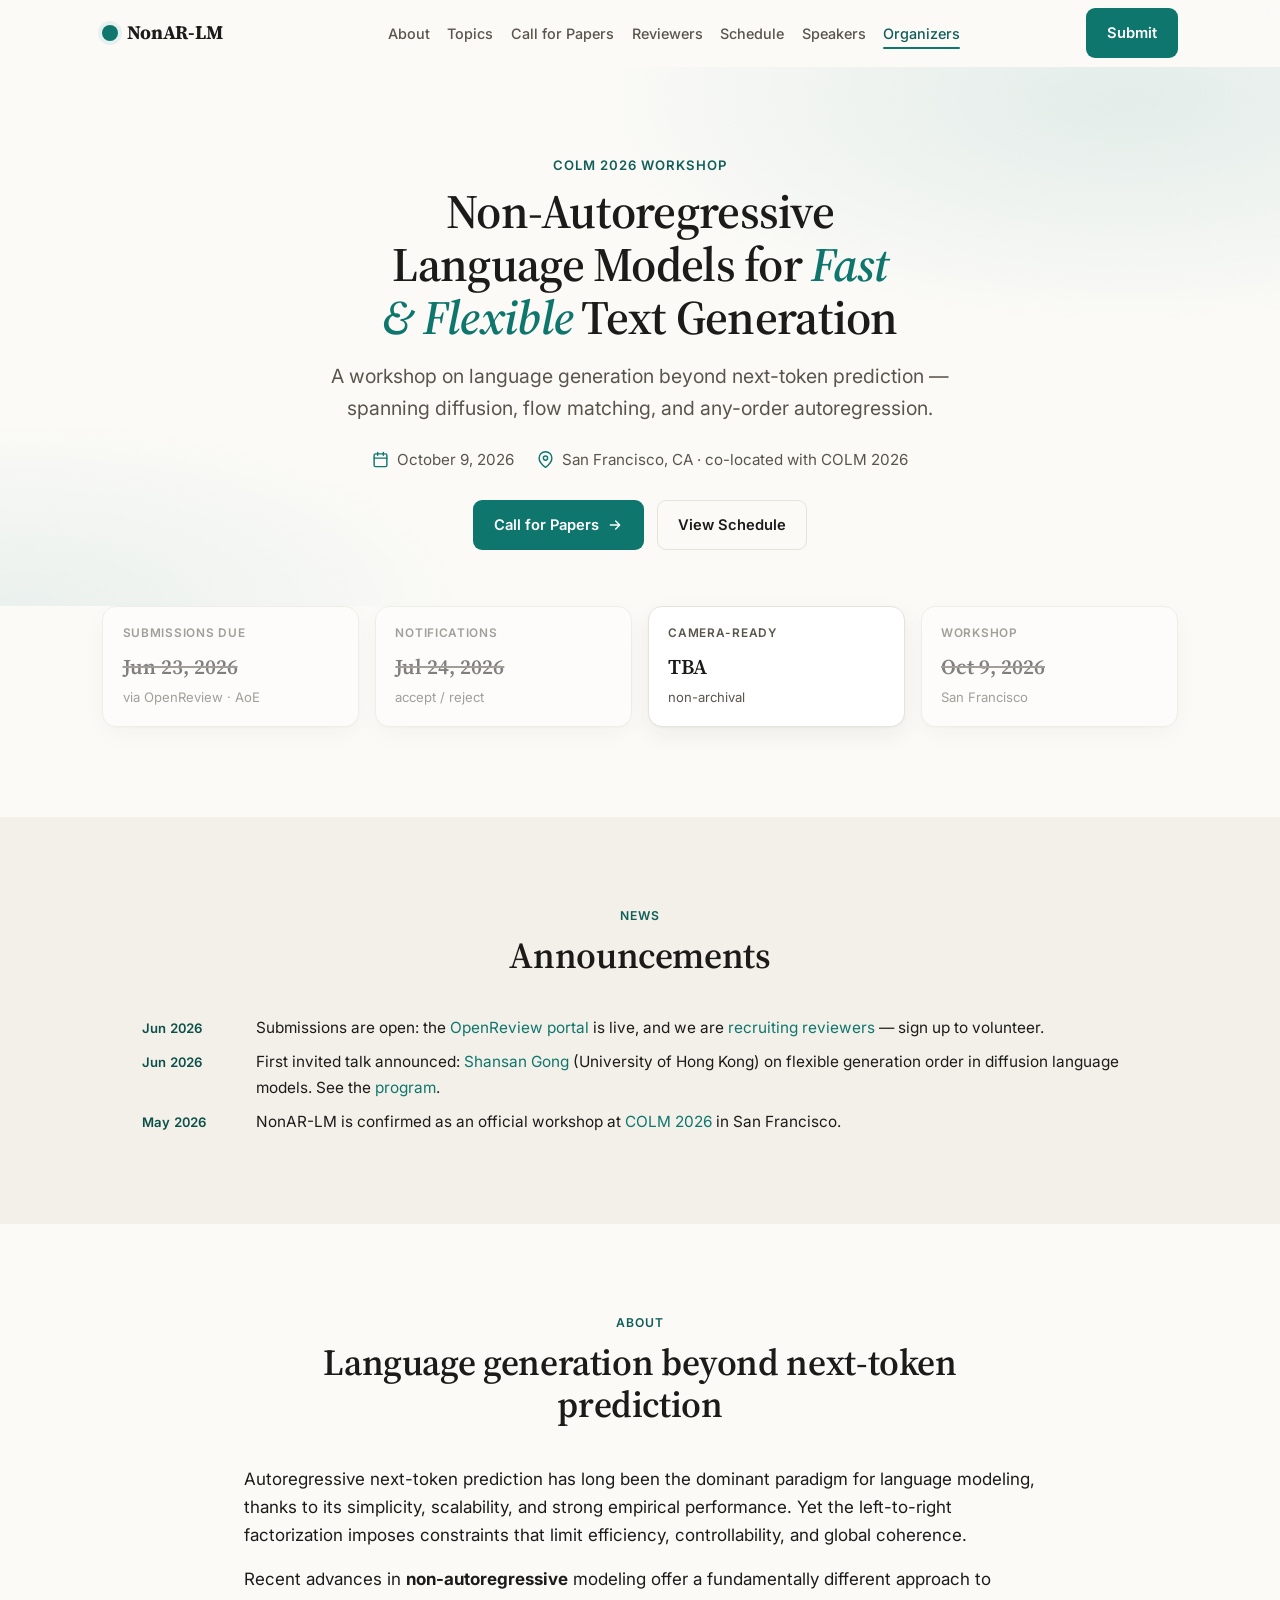
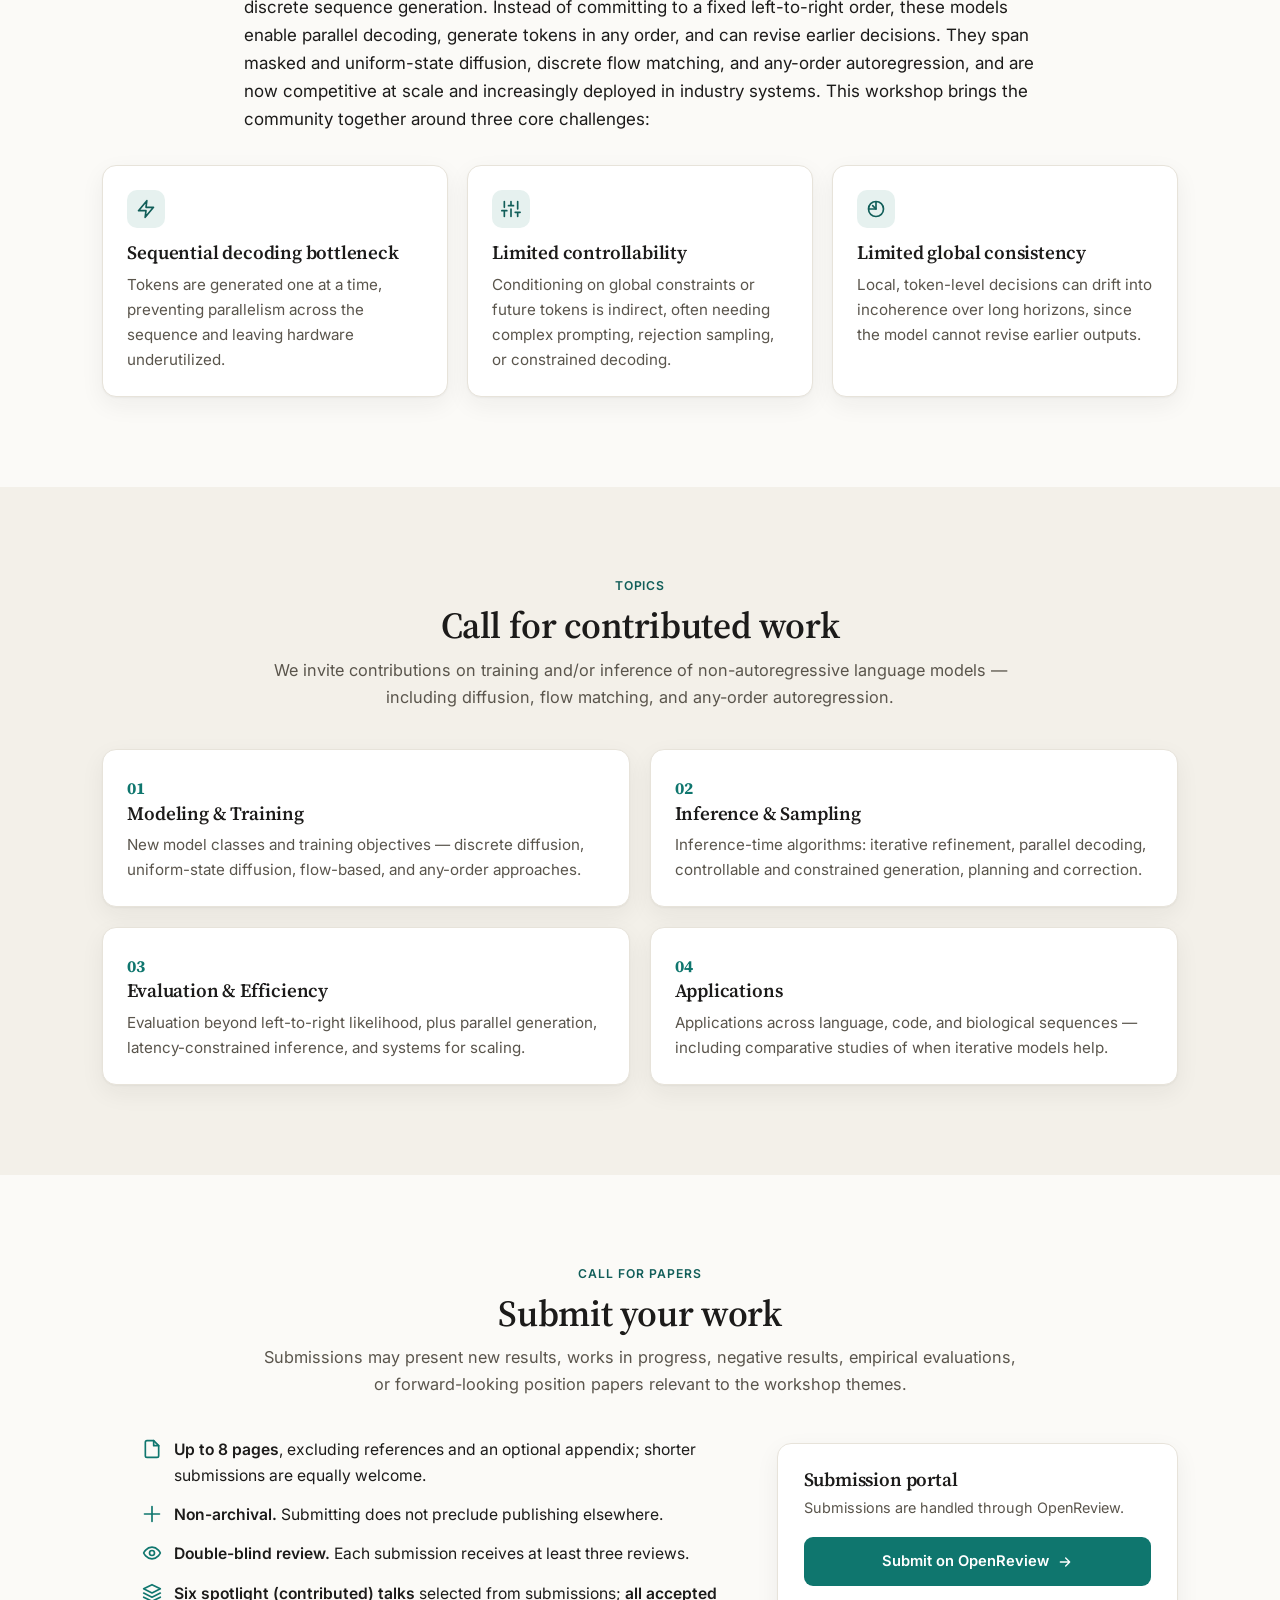
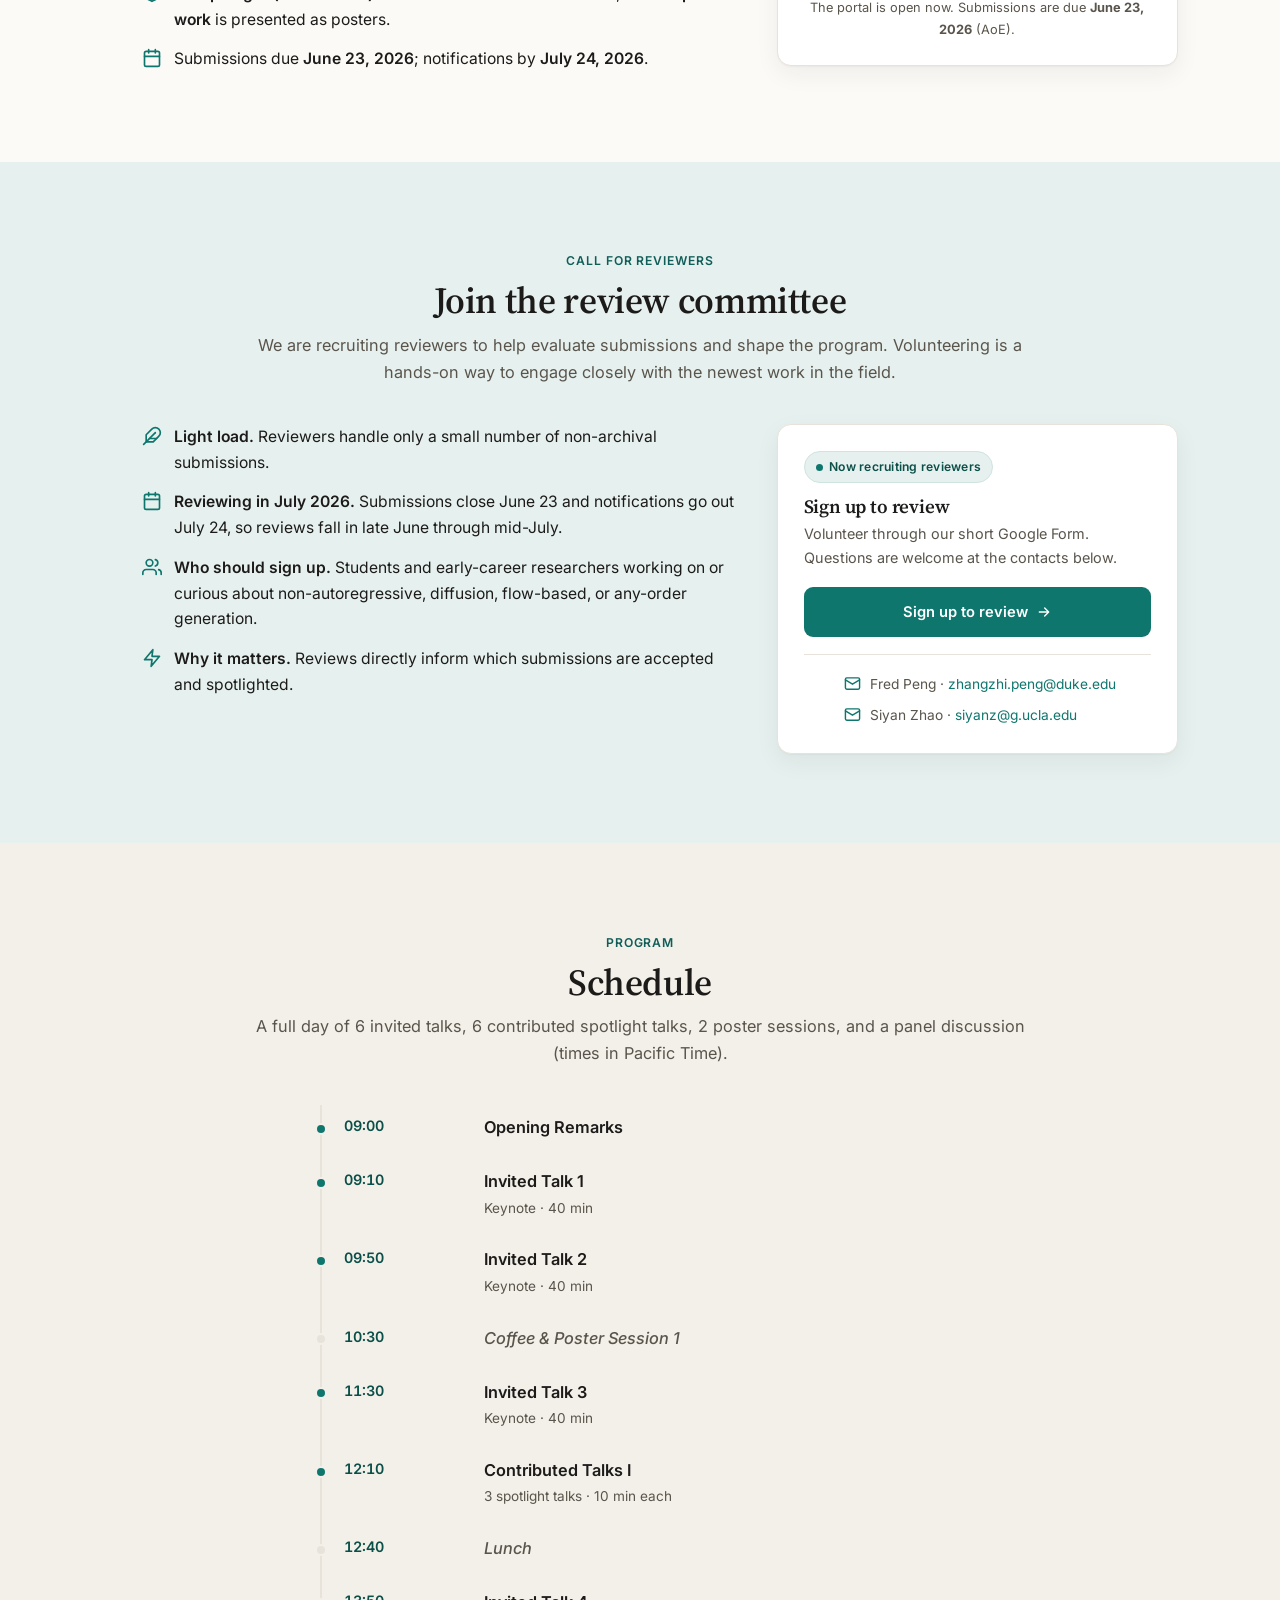
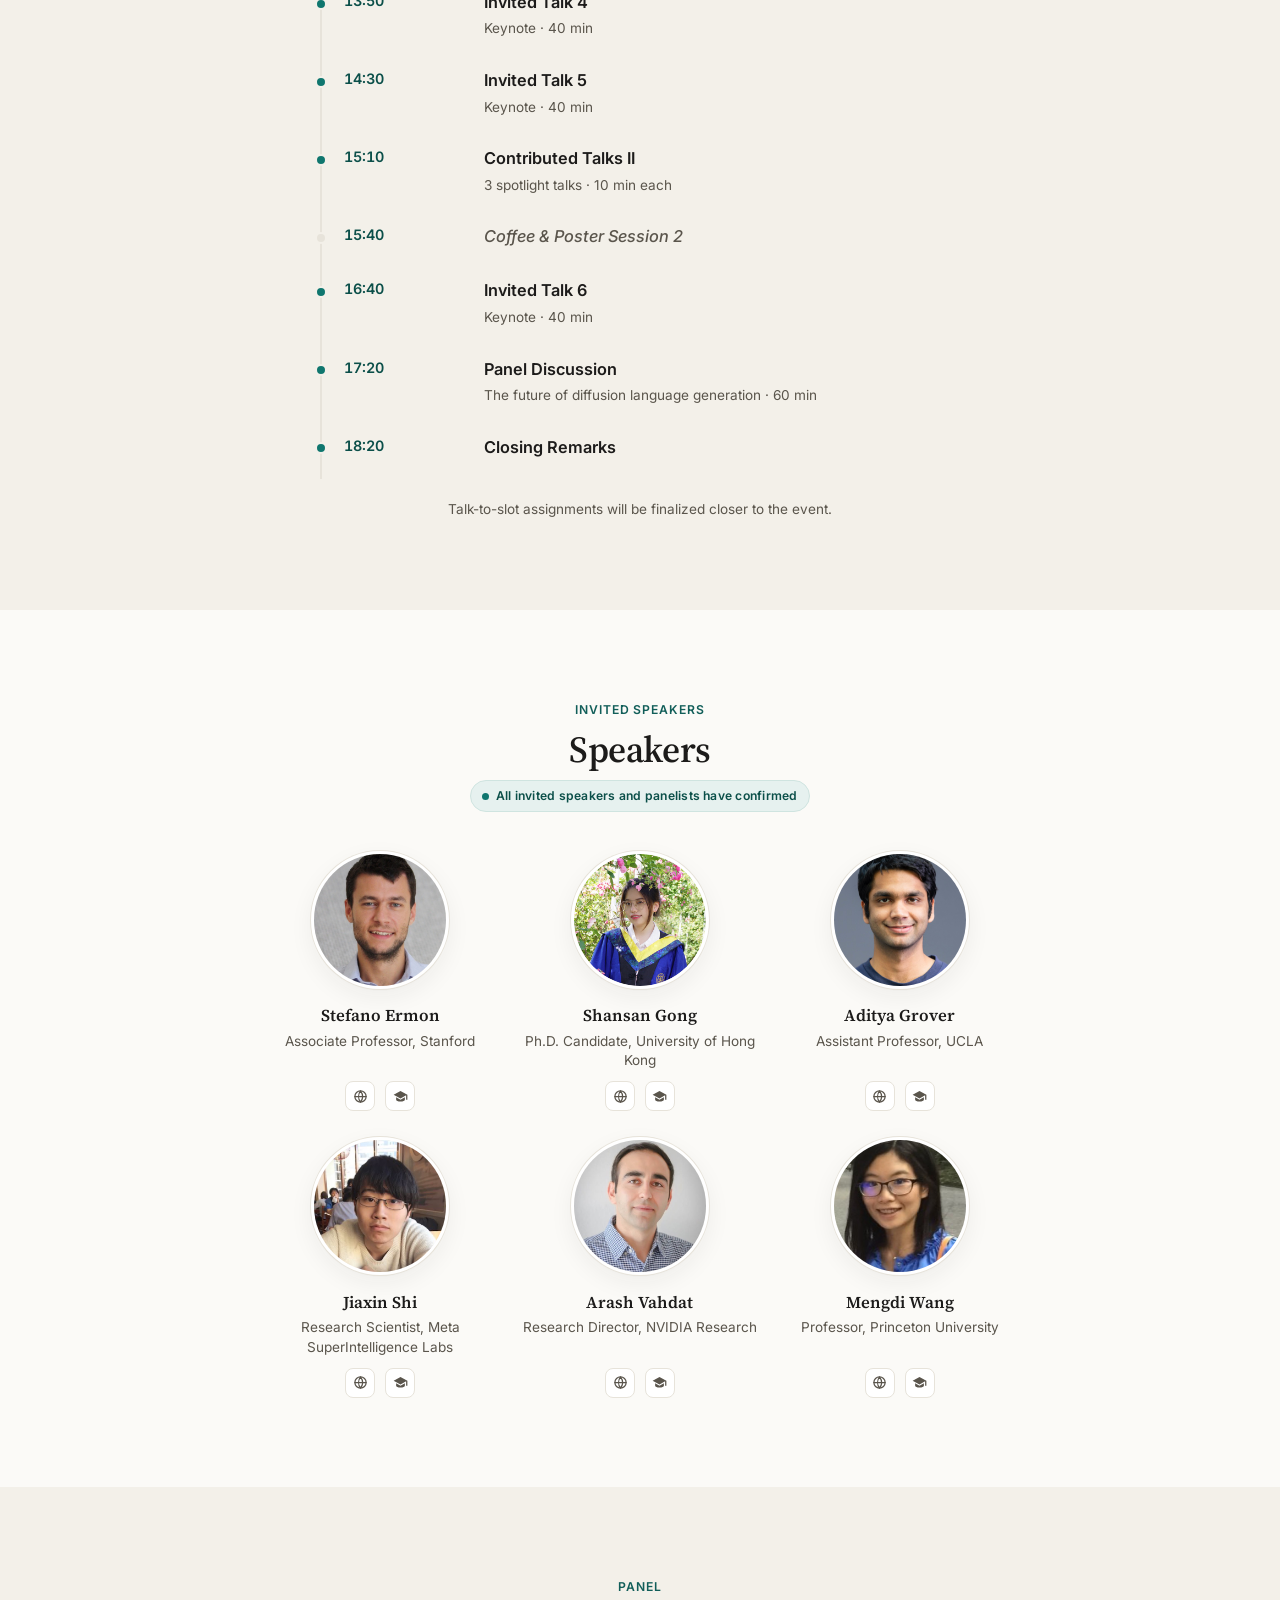
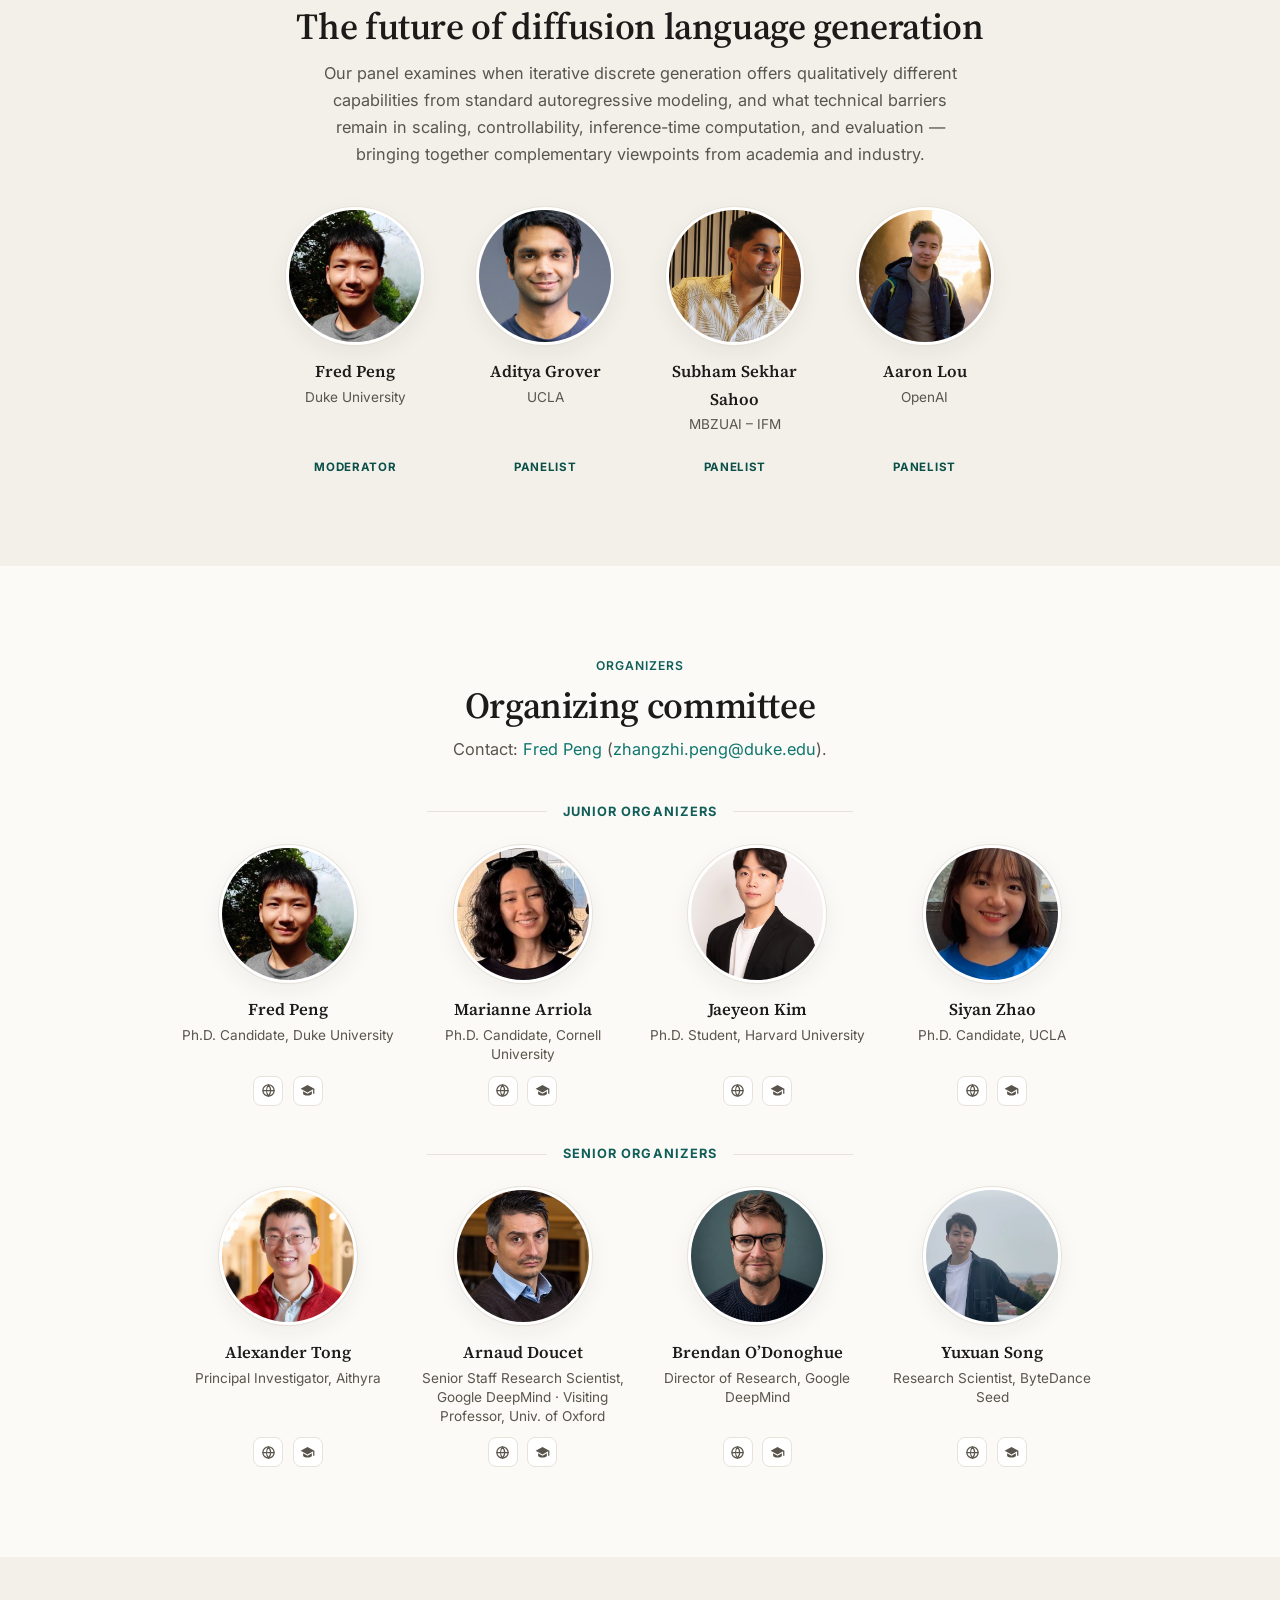
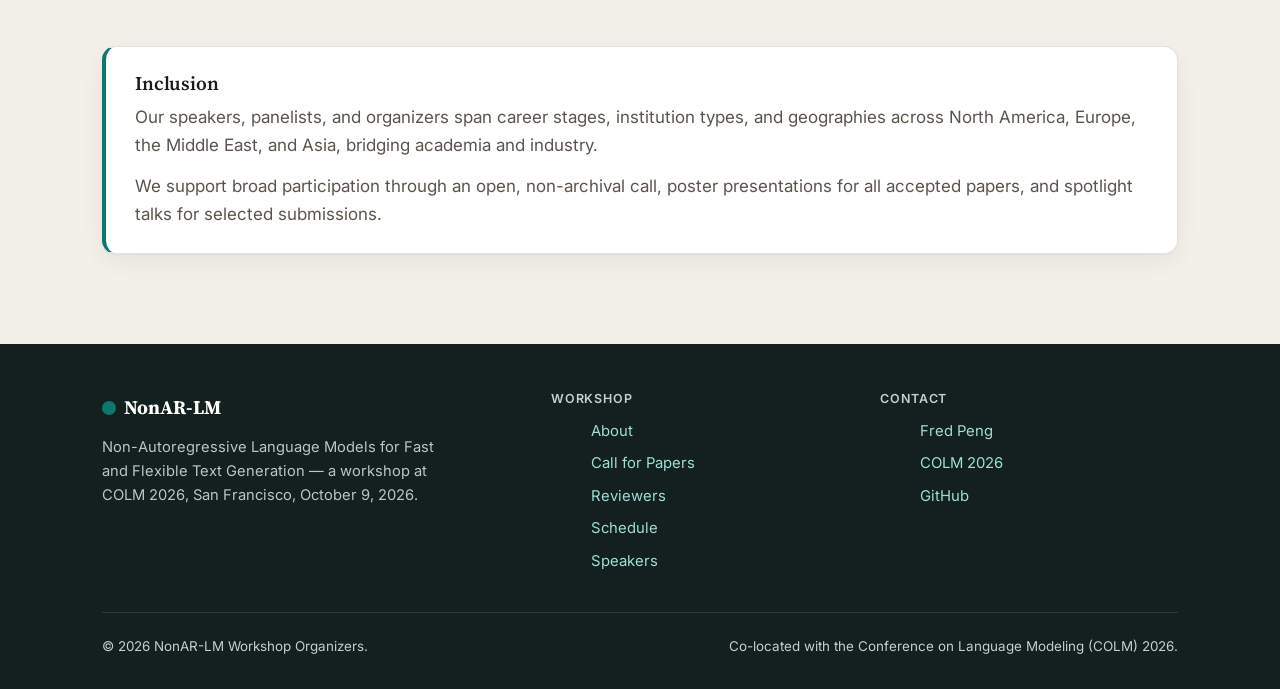
==== index.html @ adfdfbd1 "Remove the per-speaker invited-talk toggle for now Revert Shansan Gong's speaker card to the standar" ====
<!DOCTYPE html>
<html lang="en">
<head>
  <meta charset="utf-8">
  <meta name="viewport" content="width=device-width, initial-scale=1">
  <title>Non-Autoregressive Language Models for Fast and Flexible Text Generation — COLM 2026 Workshop</title>
  <meta name="description" content="A COLM 2026 workshop on non-autoregressive language modeling — diffusion, flow matching, and any-order autoregression. San Francisco, October 9, 2026.">
  <link rel="canonical" href="https://pengzhangzhi.github.io/NonAR-LM/">

  <!-- Open Graph / Twitter -->
  <meta property="og:type" content="website">
  <meta property="og:title" content="Non-Autoregressive Language Models for Fast and Flexible Text Generation">
  <meta property="og:description" content="A COLM 2026 workshop on language generation beyond next-token prediction — diffusion, flow matching, and any-order autoregression. San Francisco, October 9, 2026.">
  <meta property="og:url" content="https://pengzhangzhi.github.io/NonAR-LM/">
  <meta property="og:image" content="https://pengzhangzhi.github.io/NonAR-LM/assets/img/og-image.png">
  <meta name="twitter:card" content="summary_large_image">
  <meta name="twitter:title" content="Non-Autoregressive Language Models for Fast and Flexible Text Generation — COLM 2026">
  <meta name="twitter:description" content="Diffusion, flow matching, and any-order autoregression. A COLM 2026 workshop, San Francisco, October 9, 2026.">
  <meta name="twitter:image" content="https://pengzhangzhi.github.io/NonAR-LM/assets/img/og-image.png">
  <meta name="theme-color" content="#0f766e">

  <link rel="icon" href="assets/img/favicon.svg" type="image/svg+xml">
  <link rel="preconnect" href="https://fonts.googleapis.com">
  <link rel="preconnect" href="https://fonts.gstatic.com" crossorigin>
  <link href="https://fonts.googleapis.com/css2?family=Inter:wght@400;500;600;700&family=Source+Serif+4:opsz,wght@8..60,400;8..60,500;8..60,600;8..60,700&display=swap" rel="stylesheet">
  <link rel="stylesheet" href="assets/css/styles.css">
</head>
<body>
  <a class="skip-link" href="#main">Skip to content</a>

  <!-- ===================== Header ===================== -->
  <header class="site-header" id="top">
    <div class="container nav">
      <a class="brand" href="#top"><span class="brand-dot" aria-hidden="true"></span>NonAR-LM</a>
      <nav aria-label="Primary">
        <ul class="nav-links" id="navLinks">
          <li><a href="#about">About</a></li>
          <li><a href="#topics">Topics</a></li>
          <li><a href="#cfp">Call for Papers</a></li>
          <li><a href="#reviewers">Reviewers</a></li>
          <li><a href="#schedule">Schedule</a></li>
          <li><a href="#speakers">Speakers</a></li>
          <li><a href="#organizers">Organizers</a></li>
        </ul>
      </nav>
      <div class="nav-cta">
        <a class="btn btn--primary" href="#cfp">Submit</a>
        <button class="nav-toggle" id="navToggle" aria-label="Toggle menu" aria-expanded="false" aria-controls="navLinks"><span></span></button>
      </div>
    </div>
  </header>

  <main id="main">
    <!-- ===================== Hero ===================== -->
    <section class="hero">
      <div class="container">
        <span class="eyebrow">COLM 2026 Workshop</span>
        <h1><span class="nowrap">Non-Autoregressive</span> Language Models for <em>Fast &amp; Flexible</em> Text Generation</h1>
        <p class="lede">A workshop on language generation beyond next-token prediction — spanning diffusion, flow matching, and any-order autoregression.</p>
        <div class="hero-meta">
          <span><svg aria-hidden="true" focusable="false" viewBox="0 0 24 24" fill="none" stroke="currentColor" stroke-width="2" stroke-linecap="round" stroke-linejoin="round"><rect x="3" y="4" width="18" height="18" rx="2"/><path d="M16 2v4M8 2v4M3 10h18"/></svg>October 9, 2026</span>
          <span><svg aria-hidden="true" focusable="false" viewBox="0 0 24 24" fill="none" stroke="currentColor" stroke-width="2" stroke-linecap="round" stroke-linejoin="round"><path d="M21 10c0 7-9 13-9 13s-9-6-9-13a9 9 0 0 1 18 0z"/><circle cx="12" cy="10" r="3"/></svg>San Francisco, CA · co-located with COLM 2026</span>
        </div>
        <div class="hero-actions">
          <a class="btn btn--primary" href="#cfp">Call for Papers
            <svg aria-hidden="true" focusable="false" viewBox="0 0 24 24" fill="none" stroke="currentColor" stroke-width="2" stroke-linecap="round" stroke-linejoin="round" style="width:16px;height:16px"><path d="M5 12h14M13 6l6 6-6 6"/></svg>
          </a>
          <a class="btn btn--ghost" href="#schedule">View Schedule</a>
        </div>
      </div>
    </section>

    <!-- ===================== Key dates ===================== -->
    <section class="section" id="dates" aria-label="Key dates" style="padding-top:0">
      <div class="container">
        <div class="dates">
          <div class="date-card" data-deadline="2026-06-23">
            <div class="date-label">Submissions Due</div>
            <div class="date-value">Jun 23, 2026</div>
            <div class="date-sub">via OpenReview · AoE</div>
          </div>
          <div class="date-card" data-deadline="2026-07-24">
            <div class="date-label">Notifications</div>
            <div class="date-value">Jul 24, 2026</div>
            <div class="date-sub">accept / reject</div>
          </div>
          <div class="date-card">
            <div class="date-label">Camera-ready</div>
            <div class="date-value">TBA</div>
            <div class="date-sub">non-archival</div>
          </div>
          <div class="date-card" data-deadline="2026-10-09">
            <div class="date-label">Workshop</div>
            <div class="date-value">Oct 9, 2026</div>
            <div class="date-sub">San Francisco</div>
          </div>
        </div>
      </div>
    </section>

    <!-- ===================== News ===================== -->
    <section class="section section--alt" id="news">
      <div class="container">
        <div class="section-head"><span class="eyebrow">News</span><h2>Announcements</h2></div>
        <div class="news">
          <ul class="news-list">
            <li><time datetime="2026-06">Jun 2026</time><span>Submissions are open: the <a href="https://openreview.net/group?id=colmweb.org/COLM/2026/Workshop/NonAR-LM" target="_blank" rel="noopener">OpenReview portal</a> is live, and we are <a href="#reviewers">recruiting reviewers</a> — sign up to volunteer.</span></li>
            <li><time datetime="2026-06">Jun 2026</time><span>First invited talk announced: <a href="https://summmeer.github.io/" target="_blank" rel="noopener">Shansan Gong</a> (University of Hong Kong) on flexible generation order in diffusion language models. See the <a href="#speakers">program</a>.</span></li>
            <li><time datetime="2026-05">May 2026</time><span>NonAR-LM is confirmed as an official workshop at <a href="https://colmweb.org/" target="_blank" rel="noopener">COLM 2026</a> in San Francisco.</span></li>
          </ul>
        </div>
      </div>
    </section>

    <!-- ===================== About ===================== -->
    <section class="section" id="about">
      <div class="container">
        <div class="section-head">
          <span class="eyebrow">About</span>
          <h2>Language generation beyond next-token prediction</h2>
        </div>
        <div class="prose" style="max-width:72ch">
          <p>Autoregressive next-token prediction has long been the dominant paradigm for language modeling, thanks to its simplicity, scalability, and strong empirical performance. Yet the left-to-right factorization imposes constraints that limit efficiency, controllability, and global coherence.</p>
          <p>Recent advances in <strong>non-autoregressive</strong> modeling offer a fundamentally different approach to discrete sequence generation. Instead of committing to a fixed left-to-right order, these models enable parallel decoding, generate tokens in any order, and can revise earlier decisions. They span masked and uniform-state diffusion, discrete flow matching, and any-order autoregression, and are now competitive at scale and increasingly deployed in industry systems. This workshop brings the community together around three core challenges:</p>
        </div>
        <div class="cards-3" style="margin-top:2rem">
          <div class="card">
            <div class="card-icon"><svg aria-hidden="true" focusable="false" viewBox="0 0 24 24" fill="none" stroke="currentColor" stroke-width="2" stroke-linecap="round" stroke-linejoin="round"><path d="M13 2 3 14h9l-1 8 10-12h-9l1-8z"/></svg></div>
            <h3>Sequential decoding bottleneck</h3>
            <p>Tokens are generated one at a time, preventing parallelism across the sequence and leaving hardware underutilized.</p>
          </div>
          <div class="card">
            <div class="card-icon"><svg aria-hidden="true" focusable="false" viewBox="0 0 24 24" fill="none" stroke="currentColor" stroke-width="2" stroke-linecap="round" stroke-linejoin="round"><path d="M4 21v-7M4 10V3M12 21v-9M12 8V3M20 21v-5M20 12V3M1 14h6M9 8h6M17 16h6"/></svg></div>
            <h3>Limited controllability</h3>
            <p>Conditioning on global constraints or future tokens is indirect, often needing complex prompting, rejection sampling, or constrained decoding.</p>
          </div>
          <div class="card">
            <div class="card-icon"><svg aria-hidden="true" focusable="false" viewBox="0 0 24 24" fill="none" stroke="currentColor" stroke-width="2" stroke-linecap="round" stroke-linejoin="round"><path d="M3 12a9 9 0 1 0 9-9M3 12a9 9 0 0 1 9-9M3 12h9V3"/><path d="M12 12 8 8"/></svg></div>
            <h3>Limited global consistency</h3>
            <p>Local, token-level decisions can drift into incoherence over long horizons, since the model cannot revise earlier outputs.</p>
          </div>
        </div>
      </div>
    </section>

    <!-- ===================== Topics ===================== -->
    <section class="section section--alt" id="topics">
      <div class="container">
        <div class="section-head">
          <span class="eyebrow">Topics</span>
          <h2>Call for contributed work</h2>
          <p>We invite contributions on training and/or inference of non-autoregressive language models — including diffusion, flow matching, and any-order autoregression.</p>
        </div>
        <div class="cards-4">
          <div class="card">
            <span class="card-num">01</span>
            <h3>Modeling &amp; Training</h3>
            <p>New model classes and training objectives — discrete diffusion, uniform-state diffusion, flow-based, and any-order approaches.</p>
          </div>
          <div class="card">
            <span class="card-num">02</span>
            <h3>Inference &amp; Sampling</h3>
            <p>Inference-time algorithms: iterative refinement, parallel decoding, controllable and constrained generation, planning and correction.</p>
          </div>
          <div class="card">
            <span class="card-num">03</span>
            <h3>Evaluation &amp; Efficiency</h3>
            <p>Evaluation beyond left-to-right likelihood, plus parallel generation, latency-constrained inference, and systems for scaling.</p>
          </div>
          <div class="card">
            <span class="card-num">04</span>
            <h3>Applications</h3>
            <p>Applications across language, code, and biological sequences — including comparative studies of when iterative models help.</p>
          </div>
        </div>
      </div>
    </section>

    <!-- ===================== Call for papers ===================== -->
    <section class="section" id="cfp">
      <div class="container">
        <div class="section-head">
          <span class="eyebrow">Call for Papers</span>
          <h2>Submit your work</h2>
          <p>Submissions may present new results, works in progress, negative results, empirical evaluations, or forward-looking position papers relevant to the workshop themes.</p>
        </div>
        <div class="cfp-grid">
          <ul class="cfp-facts">
            <li><svg aria-hidden="true" focusable="false" viewBox="0 0 24 24" fill="none" stroke="currentColor" stroke-width="2" stroke-linecap="round" stroke-linejoin="round"><path d="M14 2H6a2 2 0 0 0-2 2v16a2 2 0 0 0 2 2h12a2 2 0 0 0 2-2V8z"/><path d="M14 2v6h6"/></svg><span><b>Up to 8 pages</b>, excluding references and an optional appendix; shorter submissions are equally welcome.</span></li>
            <li><svg aria-hidden="true" focusable="false" viewBox="0 0 24 24" fill="none" stroke="currentColor" stroke-width="2" stroke-linecap="round" stroke-linejoin="round"><path d="M12 3v18M3 12h18"/></svg><span><b>Non-archival.</b> Submitting does not preclude publishing elsewhere.</span></li>
            <li><svg aria-hidden="true" focusable="false" viewBox="0 0 24 24" fill="none" stroke="currentColor" stroke-width="2" stroke-linecap="round" stroke-linejoin="round"><circle cx="12" cy="12" r="3"/><path d="M2 12s3-7 10-7 10 7 10 7-3 7-10 7S2 12 2 12z"/></svg><span><b>Double-blind review.</b> Each submission receives at least three reviews.</span></li>
            <li><svg aria-hidden="true" focusable="false" viewBox="0 0 24 24" fill="none" stroke="currentColor" stroke-width="2" stroke-linecap="round" stroke-linejoin="round"><path d="M12 2 2 7l10 5 10-5-10-5zM2 17l10 5 10-5M2 12l10 5 10-5"/></svg><span><b>Six spotlight (contributed) talks</b> selected from submissions; <b>all accepted work</b> is presented as posters.</span></li>
            <li><svg aria-hidden="true" focusable="false" viewBox="0 0 24 24" fill="none" stroke="currentColor" stroke-width="2" stroke-linecap="round" stroke-linejoin="round"><rect x="3" y="4" width="18" height="18" rx="2"/><path d="M16 2v4M8 2v4M3 10h18"/></svg><span>Submissions due <b>June 23, 2026</b>; notifications by <b>July 24, 2026</b>.</span></li>
          </ul>
          <aside class="cfp-side">
            <h3>Submission portal</h3>
            <p class="muted">Submissions are handled through OpenReview.</p>
            <a class="btn btn--primary" href="https://openreview.net/group?id=colmweb.org/COLM/2026/Workshop/NonAR-LM" target="_blank" rel="noopener">Submit on OpenReview
              <svg aria-hidden="true" focusable="false" viewBox="0 0 24 24" fill="none" stroke="currentColor" stroke-width="2" stroke-linecap="round" stroke-linejoin="round" style="width:16px;height:16px"><path d="M5 12h14M13 6l6 6-6 6"/></svg>
            </a>
            <p class="soon-note">The portal is open now. Submissions are due <b>June 23, 2026</b> (AoE).</p>
          </aside>
        </div>
      </div>
    </section>

    <!-- ===================== Call for reviewers ===================== -->
    <section class="section section--tint" id="reviewers">
      <div class="container">
        <div class="section-head">
          <span class="eyebrow">Call for Reviewers</span>
          <h2>Join the review committee</h2>
          <p>We are recruiting reviewers to help evaluate submissions and shape the program. Volunteering is a hands-on way to engage closely with the newest work in the field.</p>
        </div>
        <div class="cfp-grid">
          <ul class="cfp-facts">
            <li><svg aria-hidden="true" focusable="false" viewBox="0 0 24 24" fill="none" stroke="currentColor" stroke-width="2" stroke-linecap="round" stroke-linejoin="round"><path d="M20.24 12.24a6 6 0 0 0-8.49-8.49L5 10.5V19h8.5z"/><path d="M16 8 2 22"/><path d="M17.5 15H9"/></svg><span><b>Light load.</b> Reviewers handle only a small number of non-archival submissions.</span></li>
            <li><svg aria-hidden="true" focusable="false" viewBox="0 0 24 24" fill="none" stroke="currentColor" stroke-width="2" stroke-linecap="round" stroke-linejoin="round"><rect x="3" y="4" width="18" height="18" rx="2"/><path d="M16 2v4M8 2v4M3 10h18"/></svg><span><b>Reviewing in July 2026.</b> Submissions close June 23 and notifications go out July 24, so reviews fall in late June through mid-July.</span></li>
            <li><svg aria-hidden="true" focusable="false" viewBox="0 0 24 24" fill="none" stroke="currentColor" stroke-width="2" stroke-linecap="round" stroke-linejoin="round"><path d="M17 21v-2a4 4 0 0 0-4-4H5a4 4 0 0 0-4 4v2"/><circle cx="9" cy="7" r="4"/><path d="M23 21v-2a4 4 0 0 0-3-3.87M16 3.13a4 4 0 0 1 0 7.75"/></svg><span><b>Who should sign up.</b> Students and early-career researchers working on or curious about non-autoregressive, diffusion, flow-based, or any-order generation.</span></li>
            <li><svg aria-hidden="true" focusable="false" viewBox="0 0 24 24" fill="none" stroke="currentColor" stroke-width="2" stroke-linecap="round" stroke-linejoin="round"><path d="M13 2 3 14h9l-1 8 10-12h-9l1-8z"/></svg><span><b>Why it matters.</b> Reviews directly inform which submissions are accepted and spotlighted.</span></li>
          </ul>
          <aside class="cfp-side">
            <span class="badge badge--dot">Now recruiting reviewers</span>
            <h3>Sign up to review</h3>
            <p class="muted">Volunteer through our short Google Form. Questions are welcome at the contacts below.</p>
            <a class="btn btn--primary" href="https://forms.gle/K3wfLD6WjuHgXCT78" target="_blank" rel="noopener">Sign up to review
              <svg aria-hidden="true" focusable="false" viewBox="0 0 24 24" fill="none" stroke="currentColor" stroke-width="2" stroke-linecap="round" stroke-linejoin="round" style="width:16px;height:16px"><path d="M5 12h14M13 6l6 6-6 6"/></svg>
            </a>
            <ul class="cfp-contacts">
              <li><svg aria-hidden="true" focusable="false" viewBox="0 0 24 24" fill="none" stroke="currentColor" stroke-width="2" stroke-linecap="round" stroke-linejoin="round"><rect x="2" y="4" width="20" height="16" rx="2"/><path d="m2 7 10 6 10-6"/></svg><span>Fred Peng &middot; <a href="mailto:zhangzhi.peng@duke.edu">zhangzhi.peng@duke.edu</a></span></li>
              <li><svg aria-hidden="true" focusable="false" viewBox="0 0 24 24" fill="none" stroke="currentColor" stroke-width="2" stroke-linecap="round" stroke-linejoin="round"><rect x="2" y="4" width="20" height="16" rx="2"/><path d="m2 7 10 6 10-6"/></svg><span>Siyan Zhao &middot; <a href="mailto:siyanz@g.ucla.edu">siyanz@g.ucla.edu</a></span></li>
            </ul>
          </aside>
        </div>
      </div>
    </section>

    <!-- ===================== Schedule ===================== -->
    <section class="section section--alt" id="schedule">
      <div class="container">
        <div class="section-head">
          <span class="eyebrow">Program</span>
          <h2>Schedule</h2>
          <p>A full day of 6 invited talks, 6 contributed spotlight talks, 2 poster sessions, and a panel discussion (times in Pacific Time).</p>
        </div>
        <div class="schedule">
          <div class="slot is-keynote"><div class="slot-time">09:00</div><div><div class="slot-title">Opening Remarks</div></div></div>
          <div class="slot is-keynote"><div class="slot-time">09:10</div><div><div class="slot-title">Invited Talk 1</div><div class="slot-kind">Keynote · 40 min</div></div></div>
          <div class="slot is-keynote"><div class="slot-time">09:50</div><div><div class="slot-title">Invited Talk 2</div><div class="slot-kind">Keynote · 40 min</div></div></div>
          <div class="slot is-break"><div class="slot-time">10:30</div><div><div class="slot-title">Coffee &amp; Poster Session 1</div></div></div>
          <div class="slot is-keynote"><div class="slot-time">11:30</div><div><div class="slot-title">Invited Talk 3</div><div class="slot-kind">Keynote · 40 min</div></div></div>
          <div class="slot"><div class="slot-time">12:10</div><div><div class="slot-title">Contributed Talks I</div><div class="slot-kind">3 spotlight talks · 10 min each</div></div></div>
          <div class="slot is-break"><div class="slot-time">12:40</div><div><div class="slot-title">Lunch</div></div></div>
          <div class="slot is-keynote"><div class="slot-time">13:50</div><div><div class="slot-title">Invited Talk 4</div><div class="slot-kind">Keynote · 40 min</div></div></div>
          <div class="slot is-keynote"><div class="slot-time">14:30</div><div><div class="slot-title">Invited Talk 5</div><div class="slot-kind">Keynote · 40 min</div></div></div>
          <div class="slot"><div class="slot-time">15:10</div><div><div class="slot-title">Contributed Talks II</div><div class="slot-kind">3 spotlight talks · 10 min each</div></div></div>
          <div class="slot is-break"><div class="slot-time">15:40</div><div><div class="slot-title">Coffee &amp; Poster Session 2</div></div></div>
          <div class="slot is-keynote"><div class="slot-time">16:40</div><div><div class="slot-title">Invited Talk 6</div><div class="slot-kind">Keynote · 40 min</div></div></div>
          <div class="slot"><div class="slot-time">17:20</div><div><div class="slot-title">Panel Discussion</div><div class="slot-kind">The future of diffusion language generation · 60 min</div></div></div>
          <div class="slot is-keynote"><div class="slot-time">18:20</div><div><div class="slot-title">Closing Remarks</div></div></div>
        </div>
        <p class="schedule-note">Talk-to-slot assignments will be finalized closer to the event.</p>
      </div>
    </section>

    <!-- ===================== Speakers ===================== -->
    <section class="section" id="speakers">
      <div class="container">
        <div class="section-head">
          <span class="eyebrow">Invited Speakers</span>
          <h2>Speakers</h2>
          <p><span class="badge badge--dot">All invited speakers and panelists have confirmed</span></p>
        </div>
        <div class="people-grid speakers-grid">
          <!-- speaker card -->
          <figure class="person">
            <a class="person-link" href="https://cs.stanford.edu/~ermon/" target="_blank" rel="noopener"><img class="avatar" src="assets/img/people/stefano-ermon.jpg" alt="Stefano Ermon" loading="lazy" width="138" height="138"></a>
            <figcaption>
              <div class="person-name"><a href="https://cs.stanford.edu/~ermon/" target="_blank" rel="noopener">Stefano Ermon</a></div>
              <div class="person-aff">Associate Professor, Stanford</div>
              <div class="person-links">
                <a href="https://cs.stanford.edu/~ermon/" target="_blank" rel="noopener" aria-label="Stefano Ermon — homepage"><svg aria-hidden="true" focusable="false" viewBox="0 0 24 24" fill="none" stroke="currentColor" stroke-width="2" stroke-linecap="round" stroke-linejoin="round"><circle cx="12" cy="12" r="9"/><path d="M3 12h18M12 3a15 15 0 0 1 0 18 15 15 0 0 1 0-18z"/></svg></a>
                <a href="https://scholar.google.com/citations?hl=en&user=ogXTOZ4AAAAJ" target="_blank" rel="noopener" aria-label="Stefano Ermon — Google Scholar"><svg aria-hidden="true" focusable="false" viewBox="0 0 24 24" fill="currentColor"><path d="M12 3 1 9l11 6 9-4.9V17h2V9L12 3zM5 13.2V17c0 1.7 3.1 3 7 3s7-1.3 7-3v-3.8l-7 3.8-7-3.8z"/></svg></a>
              </div>
            </figcaption>
          </figure>
          <figure class="person">
            <a class="person-link" href="https://summmeer.github.io/" target="_blank" rel="noopener"><img class="avatar" src="assets/img/people/shansan-gong.jpg" alt="Shansan Gong" loading="lazy" width="138" height="138"></a>
            <figcaption>
              <div class="person-name"><a href="https://summmeer.github.io/" target="_blank" rel="noopener">Shansan Gong</a></div>
              <div class="person-aff">Ph.D. Candidate, University of Hong Kong</div>
              <div class="person-links">
                <a href="https://summmeer.github.io/" target="_blank" rel="noopener" aria-label="Shansan Gong — homepage"><svg aria-hidden="true" focusable="false" viewBox="0 0 24 24" fill="none" stroke="currentColor" stroke-width="2" stroke-linecap="round" stroke-linejoin="round"><circle cx="12" cy="12" r="9"/><path d="M3 12h18M12 3a15 15 0 0 1 0 18 15 15 0 0 1 0-18z"/></svg></a>
                <a href="https://scholar.google.com/citations?hl=en&user=F86VNoMAAAAJ" target="_blank" rel="noopener" aria-label="Shansan Gong — Google Scholar"><svg aria-hidden="true" focusable="false" viewBox="0 0 24 24" fill="currentColor"><path d="M12 3 1 9l11 6 9-4.9V17h2V9L12 3zM5 13.2V17c0 1.7 3.1 3 7 3s7-1.3 7-3v-3.8l-7 3.8-7-3.8z"/></svg></a>
              </div>
            </figcaption>
          </figure>
          <figure class="person">
            <a class="person-link" href="https://aditya-grover.github.io/" target="_blank" rel="noopener"><img class="avatar" src="assets/img/people/aditya-grover.jpg" alt="Aditya Grover" loading="lazy" width="138" height="138"></a>
            <figcaption>
              <div class="person-name"><a href="https://aditya-grover.github.io/" target="_blank" rel="noopener">Aditya Grover</a></div>
              <div class="person-aff">Assistant Professor, UCLA</div>
              <div class="person-links">
                <a href="https://aditya-grover.github.io/" target="_blank" rel="noopener" aria-label="Aditya Grover — homepage"><svg aria-hidden="true" focusable="false" viewBox="0 0 24 24" fill="none" stroke="currentColor" stroke-width="2" stroke-linecap="round" stroke-linejoin="round"><circle cx="12" cy="12" r="9"/><path d="M3 12h18M12 3a15 15 0 0 1 0 18 15 15 0 0 1 0-18z"/></svg></a>
                <a href="https://scholar.google.com/citations?hl=en&user=oOhnPUgAAAAJ" target="_blank" rel="noopener" aria-label="Aditya Grover — Google Scholar"><svg aria-hidden="true" focusable="false" viewBox="0 0 24 24" fill="currentColor"><path d="M12 3 1 9l11 6 9-4.9V17h2V9L12 3zM5 13.2V17c0 1.7 3.1 3 7 3s7-1.3 7-3v-3.8l-7 3.8-7-3.8z"/></svg></a>
              </div>
            </figcaption>
          </figure>
          <figure class="person">
            <a class="person-link" href="https://jiaxins.io/" target="_blank" rel="noopener"><img class="avatar" src="assets/img/people/jiaxin-shi.jpg" alt="Jiaxin Shi" loading="lazy" width="138" height="138"></a>
            <figcaption>
              <div class="person-name"><a href="https://jiaxins.io/" target="_blank" rel="noopener">Jiaxin Shi</a></div>
              <div class="person-aff">Research Scientist, Meta SuperIntelligence Labs</div>
              <div class="person-links">
                <a href="https://jiaxins.io/" target="_blank" rel="noopener" aria-label="Jiaxin Shi — homepage"><svg aria-hidden="true" focusable="false" viewBox="0 0 24 24" fill="none" stroke="currentColor" stroke-width="2" stroke-linecap="round" stroke-linejoin="round"><circle cx="12" cy="12" r="9"/><path d="M3 12h18M12 3a15 15 0 0 1 0 18 15 15 0 0 1 0-18z"/></svg></a>
                <a href="https://scholar.google.com/citations?hl=en&user=juZXbFoAAAAJ" target="_blank" rel="noopener" aria-label="Jiaxin Shi — Google Scholar"><svg aria-hidden="true" focusable="false" viewBox="0 0 24 24" fill="currentColor"><path d="M12 3 1 9l11 6 9-4.9V17h2V9L12 3zM5 13.2V17c0 1.7 3.1 3 7 3s7-1.3 7-3v-3.8l-7 3.8-7-3.8z"/></svg></a>
              </div>
            </figcaption>
          </figure>
          <figure class="person">
            <a class="person-link" href="https://research.nvidia.com/person/arash-vahdat" target="_blank" rel="noopener"><img class="avatar" src="assets/img/people/arash-vahdat.jpg" alt="Arash Vahdat" loading="lazy" width="138" height="138"></a>
            <figcaption>
              <div class="person-name"><a href="https://research.nvidia.com/person/arash-vahdat" target="_blank" rel="noopener">Arash Vahdat</a></div>
              <div class="person-aff">Research Director, NVIDIA Research</div>
              <div class="person-links">
                <a href="https://research.nvidia.com/person/arash-vahdat" target="_blank" rel="noopener" aria-label="Arash Vahdat — homepage"><svg aria-hidden="true" focusable="false" viewBox="0 0 24 24" fill="none" stroke="currentColor" stroke-width="2" stroke-linecap="round" stroke-linejoin="round"><circle cx="12" cy="12" r="9"/><path d="M3 12h18M12 3a15 15 0 0 1 0 18 15 15 0 0 1 0-18z"/></svg></a>
                <a href="https://scholar.google.com/citations?hl=en&user=p9-nlRIAAAAJ" target="_blank" rel="noopener" aria-label="Arash Vahdat — Google Scholar"><svg aria-hidden="true" focusable="false" viewBox="0 0 24 24" fill="currentColor"><path d="M12 3 1 9l11 6 9-4.9V17h2V9L12 3zM5 13.2V17c0 1.7 3.1 3 7 3s7-1.3 7-3v-3.8l-7 3.8-7-3.8z"/></svg></a>
              </div>
            </figcaption>
          </figure>
          <figure class="person">
            <a class="person-link" href="https://mwang.princeton.edu/" target="_blank" rel="noopener"><img class="avatar" src="assets/img/people/mengdi-wang.jpg" alt="Mengdi Wang" loading="lazy" width="138" height="138"></a>
            <figcaption>
              <div class="person-name"><a href="https://mwang.princeton.edu/" target="_blank" rel="noopener">Mengdi Wang</a></div>
              <div class="person-aff">Professor, Princeton University</div>
              <div class="person-links">
                <a href="https://mwang.princeton.edu/" target="_blank" rel="noopener" aria-label="Mengdi Wang — homepage"><svg aria-hidden="true" focusable="false" viewBox="0 0 24 24" fill="none" stroke="currentColor" stroke-width="2" stroke-linecap="round" stroke-linejoin="round"><circle cx="12" cy="12" r="9"/><path d="M3 12h18M12 3a15 15 0 0 1 0 18 15 15 0 0 1 0-18z"/></svg></a>
                <a href="https://scholar.google.com/citations?hl=en&user=33yNvIgAAAAJ" target="_blank" rel="noopener" aria-label="Mengdi Wang — Google Scholar"><svg aria-hidden="true" focusable="false" viewBox="0 0 24 24" fill="currentColor"><path d="M12 3 1 9l11 6 9-4.9V17h2V9L12 3zM5 13.2V17c0 1.7 3.1 3 7 3s7-1.3 7-3v-3.8l-7 3.8-7-3.8z"/></svg></a>
              </div>
            </figcaption>
          </figure>
        </div>
      </div>
    </section>

    <!-- ===================== Panel ===================== -->
    <section class="section section--alt" id="panel">
      <div class="container">
        <div class="section-head">
          <span class="eyebrow">Panel</span>
            <h2>The future of diffusion language generation</h2>
            <div class="prose" style="margin-top:.8rem">
              <p>Our panel examines when iterative discrete generation offers qualitatively different capabilities from standard autoregressive modeling, and what technical barriers remain in scaling, controllability, inference-time computation, and evaluation — bringing together complementary viewpoints from academia and industry.</p>
            </div>
          </div>
          <div class="people-grid panel-people">
            <figure class="person">
              <a class="person-link" href="https://pengzhangzhi.github.io/home/" target="_blank" rel="noopener"><img class="avatar" src="assets/img/people/fred-peng.jpg" alt="Fred Peng" loading="lazy" width="138" height="138"></a>
              <figcaption>
                <div class="person-name"><a href="https://pengzhangzhi.github.io/home/" target="_blank" rel="noopener">Fred Peng</a></div>
                <div class="person-aff">Duke University</div>
                <div class="person-role">Moderator</div>
              </figcaption>
            </figure>
            <figure class="person">
              <a class="person-link" href="https://aditya-grover.github.io/" target="_blank" rel="noopener"><img class="avatar" src="assets/img/people/aditya-grover.jpg" alt="Aditya Grover" loading="lazy" width="138" height="138"></a>
              <figcaption>
                <div class="person-name"><a href="https://aditya-grover.github.io/" target="_blank" rel="noopener">Aditya Grover</a></div>
                <div class="person-aff">UCLA</div>
                <div class="person-role">Panelist</div>
              </figcaption>
            </figure>
            <figure class="person">
              <a class="person-link" href="https://s-sahoo.com/" target="_blank" rel="noopener"><img class="avatar" src="assets/img/people/subham-sahoo.jpg" alt="Subham Sekhar Sahoo" loading="lazy" width="138" height="138"></a>
              <figcaption>
                <div class="person-name"><a href="https://s-sahoo.com/" target="_blank" rel="noopener">Subham Sekhar Sahoo</a></div>
                <div class="person-aff">MBZUAI &ndash; IFM</div>
                <div class="person-role">Panelist</div>
              </figcaption>
            </figure>
            <figure class="person">
              <a class="person-link" href="https://louaaron.github.io/" target="_blank" rel="noopener"><img class="avatar" src="assets/img/people/aaron-lou.jpg" alt="Aaron Lou" loading="lazy" width="138" height="138"></a>
              <figcaption>
                <div class="person-name"><a href="https://louaaron.github.io/" target="_blank" rel="noopener">Aaron Lou</a></div>
                <div class="person-aff">OpenAI</div>
                <div class="person-role">Panelist</div>
              </figcaption>
            </figure>
          </div>
      </div>
    </section>

    <!-- ===================== Organizers ===================== -->
    <section class="section" id="organizers">
      <div class="container">
        <div class="section-head">
          <span class="eyebrow">Organizers</span>
          <h2>Organizing committee</h2>
          <p>Contact: <a href="mailto:zhangzhi.peng@duke.edu">Fred Peng</a> (<a href="mailto:zhangzhi.peng@duke.edu">zhangzhi.peng@duke.edu</a>).</p>
        </div>

        <h3 class="subhead">Junior Organizers</h3>
        <div class="people-grid org-grid">
          <figure class="person">
            <a class="person-link" href="https://pengzhangzhi.github.io/home/" target="_blank" rel="noopener"><img class="avatar" src="assets/img/people/fred-peng.jpg" alt="Fred Peng" loading="lazy" width="138" height="138"></a>
            <figcaption>
              <div class="person-name"><a href="https://pengzhangzhi.github.io/home/" target="_blank" rel="noopener">Fred Peng</a></div>
              <div class="person-aff">Ph.D. Candidate, Duke University</div>
              <div class="person-links">
                <a href="https://pengzhangzhi.github.io/home/" target="_blank" rel="noopener" aria-label="Fred Peng — homepage"><svg aria-hidden="true" focusable="false" viewBox="0 0 24 24" fill="none" stroke="currentColor" stroke-width="2" stroke-linecap="round" stroke-linejoin="round"><circle cx="12" cy="12" r="9"/><path d="M3 12h18M12 3a15 15 0 0 1 0 18 15 15 0 0 1 0-18z"/></svg></a>
                <a href="https://scholar.google.co.uk/citations?hl=en&user=bZwJ9oUAAAAJ" target="_blank" rel="noopener" aria-label="Fred Peng — Google Scholar"><svg aria-hidden="true" focusable="false" viewBox="0 0 24 24" fill="currentColor"><path d="M12 3 1 9l11 6 9-4.9V17h2V9L12 3zM5 13.2V17c0 1.7 3.1 3 7 3s7-1.3 7-3v-3.8l-7 3.8-7-3.8z"/></svg></a>
              </div>
            </figcaption>
          </figure>
          <figure class="person">
            <a class="person-link" href="https://m-arriola.com/" target="_blank" rel="noopener"><img class="avatar" src="assets/img/people/marianne-arriola.jpg" alt="Marianne Arriola" loading="lazy" width="138" height="138"></a>
            <figcaption>
              <div class="person-name"><a href="https://m-arriola.com/" target="_blank" rel="noopener">Marianne Arriola</a></div>
              <div class="person-aff">Ph.D. Candidate, Cornell University</div>
              <div class="person-links">
                <a href="https://m-arriola.com/" target="_blank" rel="noopener" aria-label="Marianne Arriola — homepage"><svg aria-hidden="true" focusable="false" viewBox="0 0 24 24" fill="none" stroke="currentColor" stroke-width="2" stroke-linecap="round" stroke-linejoin="round"><circle cx="12" cy="12" r="9"/><path d="M3 12h18M12 3a15 15 0 0 1 0 18 15 15 0 0 1 0-18z"/></svg></a>
                <a href="https://scholar.google.com/citations?user=gSTuQicAAAAJ&hl=en" target="_blank" rel="noopener" aria-label="Marianne Arriola — Google Scholar"><svg aria-hidden="true" focusable="false" viewBox="0 0 24 24" fill="currentColor"><path d="M12 3 1 9l11 6 9-4.9V17h2V9L12 3zM5 13.2V17c0 1.7 3.1 3 7 3s7-1.3 7-3v-3.8l-7 3.8-7-3.8z"/></svg></a>
              </div>
            </figcaption>
          </figure>
          <figure class="person">
            <a class="person-link" href="https://jaeyeonkim01.github.io/" target="_blank" rel="noopener"><img class="avatar" src="assets/img/people/jaeyeon-kim.jpg" alt="Jaeyeon Kim" loading="lazy" width="138" height="138"></a>
            <figcaption>
              <div class="person-name"><a href="https://jaeyeonkim01.github.io/" target="_blank" rel="noopener">Jaeyeon Kim</a></div>
              <div class="person-aff">Ph.D. Student, Harvard University</div>
              <div class="person-links">
                <a href="https://jaeyeonkim01.github.io/" target="_blank" rel="noopener" aria-label="Jaeyeon Kim — homepage"><svg aria-hidden="true" focusable="false" viewBox="0 0 24 24" fill="none" stroke="currentColor" stroke-width="2" stroke-linecap="round" stroke-linejoin="round"><circle cx="12" cy="12" r="9"/><path d="M3 12h18M12 3a15 15 0 0 1 0 18 15 15 0 0 1 0-18z"/></svg></a>
                <a href="https://scholar.google.com/citations?user=1bXthLsAAAAJ&hl=en" target="_blank" rel="noopener" aria-label="Jaeyeon Kim — Google Scholar"><svg aria-hidden="true" focusable="false" viewBox="0 0 24 24" fill="currentColor"><path d="M12 3 1 9l11 6 9-4.9V17h2V9L12 3zM5 13.2V17c0 1.7 3.1 3 7 3s7-1.3 7-3v-3.8l-7 3.8-7-3.8z"/></svg></a>
              </div>
            </figcaption>
          </figure>
          <figure class="person">
            <a class="person-link" href="https://siyan-zhao.github.io/" target="_blank" rel="noopener"><img class="avatar" src="assets/img/people/siyan-zhao.jpg" alt="Siyan Zhao" loading="lazy" width="138" height="138"></a>
            <figcaption>
              <div class="person-name"><a href="https://siyan-zhao.github.io/" target="_blank" rel="noopener">Siyan Zhao</a></div>
              <div class="person-aff">Ph.D. Candidate, UCLA</div>
              <div class="person-links">
                <a href="https://siyan-zhao.github.io/" target="_blank" rel="noopener" aria-label="Siyan Zhao — homepage"><svg aria-hidden="true" focusable="false" viewBox="0 0 24 24" fill="none" stroke="currentColor" stroke-width="2" stroke-linecap="round" stroke-linejoin="round"><circle cx="12" cy="12" r="9"/><path d="M3 12h18M12 3a15 15 0 0 1 0 18 15 15 0 0 1 0-18z"/></svg></a>
                <a href="https://scholar.google.com/citations?user=Q7c4FaYAAAAJ" target="_blank" rel="noopener" aria-label="Siyan Zhao — Google Scholar"><svg aria-hidden="true" focusable="false" viewBox="0 0 24 24" fill="currentColor"><path d="M12 3 1 9l11 6 9-4.9V17h2V9L12 3zM5 13.2V17c0 1.7 3.1 3 7 3s7-1.3 7-3v-3.8l-7 3.8-7-3.8z"/></svg></a>
              </div>
            </figcaption>
          </figure>
        </div>

        <h3 class="subhead">Senior Organizers</h3>
        <div class="people-grid org-grid">
          <figure class="person">
            <a class="person-link" href="https://alextong.net/" target="_blank" rel="noopener"><img class="avatar" src="assets/img/people/alexander-tong.jpg" alt="Alexander Tong" loading="lazy" width="138" height="138"></a>
            <figcaption>
              <div class="person-name"><a href="https://alextong.net/" target="_blank" rel="noopener">Alexander Tong</a></div>
              <div class="person-aff">Principal Investigator, Aithyra</div>
              <div class="person-links">
                <a href="https://alextong.net/" target="_blank" rel="noopener" aria-label="Alexander Tong — homepage"><svg aria-hidden="true" focusable="false" viewBox="0 0 24 24" fill="none" stroke="currentColor" stroke-width="2" stroke-linecap="round" stroke-linejoin="round"><circle cx="12" cy="12" r="9"/><path d="M3 12h18M12 3a15 15 0 0 1 0 18 15 15 0 0 1 0-18z"/></svg></a>
                <a href="https://scholar.google.com/citations?hl=en&user=CS80pt4AAAAJ" target="_blank" rel="noopener" aria-label="Alexander Tong — Google Scholar"><svg aria-hidden="true" focusable="false" viewBox="0 0 24 24" fill="currentColor"><path d="M12 3 1 9l11 6 9-4.9V17h2V9L12 3zM5 13.2V17c0 1.7 3.1 3 7 3s7-1.3 7-3v-3.8l-7 3.8-7-3.8z"/></svg></a>
              </div>
            </figcaption>
          </figure>
          <figure class="person">
            <a class="person-link" href="https://www.stats.ox.ac.uk/~doucet/" target="_blank" rel="noopener"><img class="avatar" src="assets/img/people/arnaud-doucet.jpg" alt="Arnaud Doucet" loading="lazy" width="138" height="138"></a>
            <figcaption>
              <div class="person-name"><a href="https://www.stats.ox.ac.uk/~doucet/" target="_blank" rel="noopener">Arnaud Doucet</a></div>
              <div class="person-aff">Senior Staff Research Scientist, Google DeepMind &middot; Visiting Professor, Univ. of Oxford</div>
              <div class="person-links">
                <a href="https://www.stats.ox.ac.uk/~doucet/" target="_blank" rel="noopener" aria-label="Arnaud Doucet — homepage"><svg aria-hidden="true" focusable="false" viewBox="0 0 24 24" fill="none" stroke="currentColor" stroke-width="2" stroke-linecap="round" stroke-linejoin="round"><circle cx="12" cy="12" r="9"/><path d="M3 12h18M12 3a15 15 0 0 1 0 18 15 15 0 0 1 0-18z"/></svg></a>
                <a href="https://scholar.google.com/citations?user=W4SZGV8AAAAJ&hl=en" target="_blank" rel="noopener" aria-label="Arnaud Doucet — Google Scholar"><svg aria-hidden="true" focusable="false" viewBox="0 0 24 24" fill="currentColor"><path d="M12 3 1 9l11 6 9-4.9V17h2V9L12 3zM5 13.2V17c0 1.7 3.1 3 7 3s7-1.3 7-3v-3.8l-7 3.8-7-3.8z"/></svg></a>
              </div>
            </figcaption>
          </figure>
          <figure class="person">
            <a class="person-link" href="https://bodono.github.io/" target="_blank" rel="noopener"><img class="avatar" src="assets/img/people/brendan-odonoghue.jpg" alt="Brendan O&rsquo;Donoghue" loading="lazy" width="138" height="138"></a>
            <figcaption>
              <div class="person-name"><a href="https://bodono.github.io/" target="_blank" rel="noopener">Brendan O&rsquo;Donoghue</a></div>
              <div class="person-aff">Director of Research, Google DeepMind</div>
              <div class="person-links">
                <a href="https://bodono.github.io/" target="_blank" rel="noopener" aria-label="Brendan O'Donoghue — homepage"><svg aria-hidden="true" focusable="false" viewBox="0 0 24 24" fill="none" stroke="currentColor" stroke-width="2" stroke-linecap="round" stroke-linejoin="round"><circle cx="12" cy="12" r="9"/><path d="M3 12h18M12 3a15 15 0 0 1 0 18 15 15 0 0 1 0-18z"/></svg></a>
                <a href="https://scholar.google.com/citations?hl=en&user=0Pzjj-cAAAAJ" target="_blank" rel="noopener" aria-label="Brendan O'Donoghue — Google Scholar"><svg aria-hidden="true" focusable="false" viewBox="0 0 24 24" fill="currentColor"><path d="M12 3 1 9l11 6 9-4.9V17h2V9L12 3zM5 13.2V17c0 1.7 3.1 3 7 3s7-1.3 7-3v-3.8l-7 3.8-7-3.8z"/></svg></a>
              </div>
            </figcaption>
          </figure>
          <figure class="person">
            <a class="person-link" href="https://yuxuansong.com/" target="_blank" rel="noopener"><img class="avatar" src="assets/img/people/yuxuan-song.jpg" alt="Yuxuan Song" loading="lazy" width="138" height="138"></a>
            <figcaption>
              <div class="person-name"><a href="https://yuxuansong.com/" target="_blank" rel="noopener">Yuxuan Song</a></div>
              <div class="person-aff">Research Scientist, ByteDance Seed</div>
              <div class="person-links">
                <a href="https://yuxuansong.com/" target="_blank" rel="noopener" aria-label="Yuxuan Song — homepage"><svg aria-hidden="true" focusable="false" viewBox="0 0 24 24" fill="none" stroke="currentColor" stroke-width="2" stroke-linecap="round" stroke-linejoin="round"><circle cx="12" cy="12" r="9"/><path d="M3 12h18M12 3a15 15 0 0 1 0 18 15 15 0 0 1 0-18z"/></svg></a>
                <a href="https://scholar.google.com/citations?user=xlnZ1OIAAAAJ&hl=en" target="_blank" rel="noopener" aria-label="Yuxuan Song — Google Scholar"><svg aria-hidden="true" focusable="false" viewBox="0 0 24 24" fill="currentColor"><path d="M12 3 1 9l11 6 9-4.9V17h2V9L12 3zM5 13.2V17c0 1.7 3.1 3 7 3s7-1.3 7-3v-3.8l-7 3.8-7-3.8z"/></svg></a>
              </div>
            </figcaption>
          </figure>
        </div>
      </div>
    </section>

    <!-- ===================== Inclusion ===================== -->
    <section class="section section--alt" id="inclusion">
      <div class="container">
        <div class="callout">
          <h2>Inclusion</h2>
          <p>Our speakers, panelists, and organizers span career stages, institution types, and geographies across North America, Europe, the Middle East, and Asia, bridging academia and industry.</p>
          <p>We support broad participation through an open, non-archival call, poster presentations for all accepted papers, and spotlight talks for selected submissions.</p>
        </div>
      </div>
    </section>
  </main>

  <!-- ===================== Footer ===================== -->
  <footer class="site-footer">
    <div class="container">
      <div class="footer-grid">
        <div>
          <div class="footer-brand"><span class="brand-dot" aria-hidden="true"></span>NonAR-LM</div>
          <p>Non-Autoregressive Language Models for Fast and Flexible Text Generation — a workshop at COLM 2026, San Francisco, October 9, 2026.</p>
        </div>
        <div class="footer-col">
          <h4>Workshop</h4>
          <ul>
            <li><a href="#about">About</a></li>
            <li><a href="#cfp">Call for Papers</a></li>
            <li><a href="#reviewers">Reviewers</a></li>
            <li><a href="#schedule">Schedule</a></li>
            <li><a href="#speakers">Speakers</a></li>
          </ul>
        </div>
        <div class="footer-col">
          <h4>Contact</h4>
          <ul>
            <li><a href="mailto:zhangzhi.peng@duke.edu">Fred Peng</a></li>
            <li><a href="https://colmweb.org/" target="_blank" rel="noopener">COLM 2026</a></li>
            <li><a href="https://github.com/pengzhangzhi/NonAR-LM" target="_blank" rel="noopener">GitHub</a></li>
          </ul>
        </div>
      </div>
      <div class="footer-bottom">
        <span>&copy; 2026 NonAR-LM Workshop Organizers.</span>
        <span>Co-located with the Conference on Language Modeling (COLM) 2026.</span>
      </div>
    </div>
  </footer>

  <script src="assets/js/main.js"></script>
</body>
</html>
---- assets/css/styles.css ----
/* ============================================================
   NonAR-LM @ COLM 2026 — Workshop site styles
   Theme: "Scholarly Teal" — Source Serif 4 headings + Inter body,
   teal accent on a warm off-white base.
   ============================================================ */

/* ---------- Tokens ---------- */
:root {
  --bg:            #fbfaf7;
  --bg-subtle:     #f3f0e9;
  --surface:       #ffffff;
  --text:          #1c1b1a;
  --text-muted:    #5a554c;
  --border:        #e7e3da;
  --accent:        #0f766e;
  --accent-strong: #115e59;
  --accent-soft:   #e6f1ef;
  --accent-ink:    #0b4f49;
  --danger:        #b45309;

  --font-serif: "Source Serif 4", Georgia, "Times New Roman", serif;
  --font-sans:  "Inter", system-ui, -apple-system, BlinkMacSystemFont, "Segoe UI", sans-serif;

  --container: 1120px;
  --radius: 14px;
  --radius-sm: 9px;
  --shadow: 0 1px 2px rgba(28,27,26,.04), 0 8px 24px rgba(28,27,26,.06);
  --shadow-lift: 0 10px 30px rgba(15,118,110,.14);
  --section-y: clamp(3.5rem, 7vw, 6rem);
}

/* ---------- Reset / base ---------- */
*, *::before, *::after { box-sizing: border-box; }
* { margin: 0; }
html { scroll-behavior: smooth; -webkit-text-size-adjust: 100%; scroll-padding-top: 84px; }
@media (prefers-reduced-motion: reduce) {
  html { scroll-behavior: auto; }
  *, *::before, *::after { animation-duration: .001ms !important; transition-duration: .001ms !important; }
}
body {
  font-family: var(--font-sans);
  font-size: 17px;
  line-height: 1.65;
  color: var(--text);
  background: var(--bg);
  -webkit-font-smoothing: antialiased;
  text-rendering: optimizeLegibility;
}
img, svg { max-width: 100%; display: block; }
a { color: var(--accent); text-decoration: none; }
a:hover { color: var(--accent-strong); text-decoration: underline; }
:focus-visible { outline: 3px solid var(--accent); outline-offset: 2px; border-radius: 4px; }

h1, h2, h3, h4 { font-family: var(--font-serif); font-weight: 600; line-height: 1.14; color: var(--text); letter-spacing: -0.01em; }
h2 { font-size: clamp(1.7rem, 3.2vw, 2.3rem); }
h3 { font-size: 1.18rem; }
p { color: var(--text); }

/* ---------- Layout ---------- */
.container { width: 100%; max-width: var(--container); margin-inline: auto; padding-inline: 1.4rem; }
.section { padding-block: var(--section-y); }
.section--alt { background: var(--bg-subtle); }
.section--tint { background: var(--accent-soft); }
.prose { max-width: 60ch; }
.prose p + p { margin-top: 1rem; }

.section-head { margin-bottom: 2.4rem; max-width: 70ch; }
.section-head .eyebrow { color: var(--accent-strong); }
.section-head p { color: var(--text-muted); margin-top: .6rem; font-size: 1.02rem; }

.eyebrow {
  font-family: var(--font-sans);
  font-size: .76rem; font-weight: 600;
  letter-spacing: .08em; text-transform: uppercase;
  color: var(--accent-strong); margin-bottom: .55rem; display: block;
}

.skip-link {
  position: absolute; left: -999px; top: 0; z-index: 200;
  background: var(--accent); color: #fff; padding: .7rem 1rem; border-radius: 0 0 8px 0;
}
.skip-link:focus { left: 0; }

/* ---------- Buttons / badges ---------- */
.btn {
  display: inline-flex; align-items: center; gap: .5rem;
  font-family: var(--font-sans); font-weight: 600; font-size: .92rem;
  padding: .72rem 1.25rem; border-radius: var(--radius-sm);
  border: 1.5px solid transparent; cursor: pointer; transition: all .16s ease;
  text-decoration: none; min-height: 44px;
}
.btn:hover { text-decoration: none; }
.btn--primary { background: var(--accent); color: #fff; }
.btn--primary:hover { background: var(--accent-strong); color: #fff; transform: translateY(-1px); }
.btn--ghost { background: transparent; color: var(--text); border-color: var(--border); }
.btn--ghost:hover { border-color: var(--accent); color: var(--accent-strong); }
.btn--on-dark { border-color: rgba(255,255,255,.25); color: #fff; }
.btn--on-dark:hover { border-color: #fff; color: #fff; background: rgba(255,255,255,.08); }
.btn--disabled {
  background: var(--bg-subtle); color: var(--text-muted); border-color: var(--border);
  cursor: not-allowed; pointer-events: none;
}
.badge {
  display: inline-flex; align-items: center; gap: .4rem;
  font-size: .76rem; font-weight: 600; letter-spacing: .02em;
  padding: .32rem .7rem; border-radius: 999px;
  background: var(--accent-soft); color: var(--accent-ink); border: 1px solid #cfe4e0;
}
.badge--dot::before { content:""; width:7px; height:7px; border-radius:50%; background: var(--accent); }

/* ============================================================
   Header / nav
   ============================================================ */
.site-header {
  position: sticky; top: 0; z-index: 100;
  background: rgba(251,250,247,.86);
  -webkit-backdrop-filter: saturate(180%) blur(10px);
  backdrop-filter: saturate(180%) blur(10px);
  border-bottom: 1px solid transparent;
  transition: border-color .2s ease, box-shadow .2s ease;
}
.site-header.is-scrolled { border-bottom-color: var(--border); box-shadow: 0 2px 14px rgba(28,27,26,.05); }
.nav { display: flex; align-items: center; justify-content: space-between; gap: .8rem; height: 66px; }
.brand { display: flex; align-items: center; gap: .55rem; flex: none; white-space: nowrap; font-family: var(--font-serif); font-weight: 700; font-size: 1.2rem; color: var(--text); letter-spacing: -.01em; }
.brand:hover { text-decoration: none; color: var(--text); }
.brand .brand-dot { width: 16px; height: 16px; border-radius: 50%; background: var(--accent); box-shadow: 0 0 0 4px var(--accent-soft); flex: none; }
.nav-links { display: flex; align-items: center; gap: 1.1rem; list-style: none; }
.nav-links a { font-size: .9rem; font-weight: 500; color: var(--text-muted); position: relative; padding: .3rem 0; white-space: nowrap; }
.nav-links a:hover { color: var(--accent-strong); text-decoration: none; }
.nav-links a.is-active { color: var(--accent-strong); }
.nav-links a.is-active::after { content:""; position:absolute; left:0; right:0; bottom:-2px; height:2px; background: var(--accent); border-radius: 2px; }
.nav-cta { display: flex; align-items: center; gap: .6rem; }
.nav-toggle {
  display: none; background: none; border: 1.5px solid var(--border); border-radius: 8px;
  width: 44px; height: 44px; cursor: pointer; align-items: center; justify-content: center;
}
.nav-toggle span, .nav-toggle span::before, .nav-toggle span::after {
  content:""; display:block; width: 19px; height: 2px; background: var(--text); border-radius: 2px; transition: transform .2s ease, opacity .2s ease; position: relative;
}
.nav-toggle span::before { position:absolute; top:-6px; }
.nav-toggle span::after  { position:absolute; top:6px; }
.nav-toggle[aria-expanded="true"] span { background: transparent; }
.nav-toggle[aria-expanded="true"] span::before { transform: translateY(6px) rotate(45deg); }
.nav-toggle[aria-expanded="true"] span::after  { transform: translateY(-6px) rotate(-45deg); }

/* ============================================================
   Hero
   ============================================================ */
.hero { position: relative; overflow: hidden; padding-block: clamp(3.2rem, 7vw, 5.5rem) clamp(2.4rem,5vw,3.5rem); }
.hero::before {
  content:""; position:absolute; inset:0; z-index:-1;
  background:
    radial-gradient(60% 60% at 88% 6%, rgba(15,118,110,.10), transparent 70%),
    radial-gradient(50% 50% at 2% 100%, rgba(15,118,110,.07), transparent 70%);
}
.hero .eyebrow { font-size: .82rem; }
.hero h1 {
  font-family: var(--font-serif); font-weight: 600;
  font-size: clamp(1.8rem, 4.6vw, 3rem); line-height: 1.1; letter-spacing: -0.015em;
  max-width: 22ch; margin-bottom: 1rem; text-wrap: balance;
}
.nowrap { white-space: nowrap; }
.hero h1 em { font-style: italic; color: var(--accent); }
.hero .lede { font-size: clamp(1.05rem, 1.6vw, 1.22rem); color: var(--text-muted); max-width: 54ch; }
.hero-meta { display: flex; flex-wrap: wrap; gap: .6rem 1.4rem; margin-top: 1.4rem; font-size: .95rem; color: var(--text-muted); }
.hero-meta span { display: inline-flex; align-items: center; gap: .5rem; }
.hero-meta svg { width: 17px; height: 17px; color: var(--accent); flex: none; }
.hero-actions { display: flex; flex-wrap: wrap; gap: .8rem; margin-top: 1.8rem; }

/* ---------- Key dates strip ---------- */
.dates { display: grid; grid-template-columns: repeat(4, 1fr); gap: 1rem; }
.date-card {
  background: var(--surface); border: 1px solid var(--border); border-radius: var(--radius);
  padding: 1.1rem 1.2rem; box-shadow: var(--shadow); position: relative;
}
.date-card .date-label { font-size: .74rem; font-weight: 600; letter-spacing: .06em; text-transform: uppercase; color: var(--text-muted); }
.date-card .date-value { font-family: var(--font-serif); font-size: 1.32rem; font-weight: 600; margin-top: .35rem; color: var(--text); }
.date-card .date-sub { font-size: .82rem; color: var(--text-muted); margin-top: .15rem; }
.date-card.is-past { opacity: .55; }
.date-card.is-past .date-value { text-decoration: line-through; text-decoration-color: var(--text-muted); }
.date-card.is-next { border-color: var(--accent); box-shadow: 0 0 0 1px var(--accent), var(--shadow); }
.date-card.is-next::after { content:"Up next"; position:absolute; top:-10px; right:12px; font-size:.66rem; font-weight:700; letter-spacing:.05em; text-transform:uppercase; background: var(--accent); color:#fff; padding:.18rem .5rem; border-radius: 999px; }
.dates-note { margin-top: 1rem; font-size: .85rem; color: var(--text-muted); }

/* ---------- News ---------- */
.news { display: flex; align-items: flex-start; gap: 1rem; flex-wrap: wrap; }
.news-list { list-style: none; display: flex; flex-direction: column; gap: .55rem; flex: 1; min-width: 280px; }
.news-list li { display: flex; gap: .9rem; align-items: baseline; font-size: .96rem; color: var(--text); }
.news-list time { font-variant-numeric: tabular-nums; color: var(--accent-ink); font-weight: 600; font-size: .82rem; white-space: nowrap; min-width: 6.2rem; }

/* ---------- Generic card grids ---------- */
.cards-3 { display: grid; grid-template-columns: repeat(3, 1fr); gap: 1.2rem; }
.cards-4 { display: grid; grid-template-columns: repeat(2, 1fr); gap: 1.2rem; }
.card {
  background: var(--surface); border: 1px solid var(--border); border-radius: var(--radius);
  padding: 1.5rem; box-shadow: var(--shadow); transition: transform .16s ease, box-shadow .16s ease;
}
.card h3 { margin-bottom: .5rem; }
.card p { color: var(--text-muted); font-size: .95rem; }
.card .card-num { font-family: var(--font-serif); font-size: 1.05rem; color: var(--accent); font-weight: 700; }
.card-icon { width: 38px; height: 38px; border-radius: 10px; background: var(--accent-soft); color: var(--accent-strong); display: grid; place-items: center; margin-bottom: .9rem; }
.card-icon svg { width: 20px; height: 20px; }

/* ---------- Call for papers ---------- */
.cfp-grid { display: grid; grid-template-columns: 1.35fr .85fr; gap: 2.4rem; align-items: center; }
.cfp-facts { list-style: none; display: flex; flex-direction: column; gap: .85rem; }
.cfp-facts li { display: flex; gap: .75rem; font-size: .98rem; }
.cfp-facts svg { width: 20px; height: 20px; color: var(--accent); flex: none; margin-top: 2px; }
.cfp-facts b { font-weight: 600; }
.cfp-side { background: var(--surface); border: 1px solid var(--border); border-radius: var(--radius); padding: 1.6rem; box-shadow: var(--shadow); position: sticky; top: 86px; }
.cfp-side h3 { margin-bottom: .3rem; }
.cfp-side .muted { color: var(--text-muted); font-size: .9rem; margin-bottom: 1.1rem; }
.cfp-side .btn { width: 100%; justify-content: center; }
.cfp-side .soon-note { font-size: .8rem; color: var(--text-muted); text-align: center; margin-top: .7rem; }

/* ---------- Schedule ---------- */
.schedule { border-left: 2px solid var(--border); margin-left: .5rem; }
.slot { display: grid; grid-template-columns: 7.5rem 1fr; gap: 1.2rem; padding: .55rem 0 1.15rem 1.4rem; position: relative; }
.slot::before { content:""; position:absolute; left: -7px; top: 1.1rem; width: 12px; height: 12px; border-radius: 50%; background: var(--accent); border: 2px solid var(--bg); }
.slot.is-break::before { background: var(--border); }
.slot .slot-time { font-variant-numeric: tabular-nums; font-size: .9rem; font-weight: 600; color: var(--accent-ink); white-space: nowrap; }
.slot .slot-title { font-weight: 600; font-size: 1.02rem; }
.slot .slot-kind { font-size: .85rem; color: var(--text-muted); margin-top: .1rem; }
.slot.is-break .slot-title { font-weight: 500; color: var(--text-muted); font-style: italic; }
.slot.is-keynote .slot-title { color: var(--text); }
.schedule-note { margin-top: 1.2rem; font-size: .85rem; color: var(--text-muted); }
.section--alt .slot::before { border-color: var(--bg-subtle); }

/* ---------- People grids ---------- */
.people-grid { display: grid; grid-template-columns: repeat(auto-fill, minmax(180px, 1fr)); gap: 1.6rem 1.2rem; }
.people-grid.is-compact { grid-template-columns: repeat(auto-fill, minmax(160px, 1fr)); }
.person { text-align: center; display: flex; flex-direction: column; height: 100%; }
.person figcaption { display: flex; flex-direction: column; flex: 1 1 auto; }
.person .avatar {
  width: 138px; height: 138px; border-radius: 50%; object-fit: cover; margin: 0 auto .85rem;
  border: 3px solid var(--surface); box-shadow: 0 0 0 1px var(--border), var(--shadow);
  background: var(--bg-subtle); transition: transform .18s ease, box-shadow .18s ease;
}
.person a.person-link:hover .avatar { transform: translateY(-3px); box-shadow: 0 0 0 1px var(--accent), var(--shadow-lift); }
.person .person-name { font-family: var(--font-serif); font-weight: 600; font-size: 1.04rem; }
.person .person-name a { color: var(--text); }
.person .person-name a:hover { color: var(--accent-strong); }
.person .person-aff { font-size: .85rem; color: var(--text-muted); margin-top: .15rem; line-height: 1.4; min-height: 2.4em; }
.person .person-contact { font-size: .78rem; line-height: 1.35; margin-top: .4rem; color: var(--text-muted); }
.person .person-contact a { color: var(--accent); word-break: break-word; }
.person .person-role { font-size: .72rem; color: var(--accent-ink); font-weight: 700; margin-top: auto; padding-top: .6rem; text-transform: uppercase; letter-spacing: .06em; }
.person .person-links { display: flex; gap: .6rem; justify-content: center; margin-top: auto; padding-top: .7rem; }
.person .person-links a { width: 30px; height: 30px; border-radius: 8px; background: var(--surface); border: 1px solid var(--border); display: grid; place-items: center; color: var(--text-muted); }
.person .person-links a:hover { color: var(--accent-strong); border-color: var(--accent); }
.person .person-links svg { width: 15px; height: 15px; }
.subhead { font-family: var(--font-sans); font-size: .8rem; font-weight: 700; letter-spacing: .08em; text-transform: uppercase; color: var(--accent-strong); margin: 2.6rem 0 1.6rem; display: flex; align-items: center; justify-content: center; gap: 1rem; }
.subhead::before, .subhead::after { content:""; flex:1; max-width: 120px; height:1px; background: var(--border); }
.subhead:first-child { margin-top: 0; }

/* ---------- Sponsors ---------- */
.sponsors { display: flex; flex-wrap: wrap; gap: 1.4rem; align-items: stretch; justify-content: center; }
.sponsor {
  background: var(--surface); border: 1px solid var(--border); border-radius: var(--radius);
  padding: 1.8rem 2.4rem; display: grid; place-items: center; min-width: 240px; flex: 1; max-width: 360px; box-shadow: var(--shadow);
}
.sponsor img { max-height: 44px; width: auto; object-fit: contain; }
.sponsor img.logo-ifm { max-height: 54px; max-width: 100%; }
.sponsor .sponsor-cap { font-size: .8rem; color: var(--text-muted); margin-top: .9rem; text-align: center; }
.sponsors-note { text-align: center; color: var(--text-muted); font-size: .9rem; margin-top: 1.2rem; }

/* ---------- Diversity / travel ---------- */
.callout { background: var(--surface); border: 1px solid var(--border); border-left: 4px solid var(--accent); border-radius: var(--radius); padding: 1.6rem 1.8rem; box-shadow: var(--shadow); }
.callout h2, .callout h3 { font-size: 1.2rem; margin-bottom: .5rem; }
.callout p { color: var(--text-muted); }
.callout p + p { margin-top: .8rem; }

/* ---------- Footer ---------- */
.site-footer { background: #14201e; color: #c9d6d3; padding-block: 3rem 2rem; }
.site-footer a { color: #9fded6; }
.site-footer a:hover { color: #fff; }
.footer-grid { display: grid; grid-template-columns: 1.4fr 1fr 1fr; gap: 2rem; }
.footer-brand { font-family: var(--font-serif); font-weight: 700; font-size: 1.2rem; color: #fff; display:flex; align-items:center; gap:.5rem; }
.footer-brand .brand-dot { width:14px; height:14px; border-radius:50%; background: var(--accent); flex:none; }
.site-footer p { color: #b9c6c3; font-size: .92rem; margin-top: .7rem; max-width: 38ch; }
.footer-col h4 { font-family: var(--font-sans); font-size: .78rem; letter-spacing: .07em; text-transform: uppercase; color: #c2cfcc; margin-bottom: .8rem; }
.footer-col ul { list-style: none; display: flex; flex-direction: column; gap: .5rem; font-size: .93rem; }
.footer-bottom { border-top: 1px solid #2a3a37; margin-top: 2.4rem; padding-top: 1.4rem; display: flex; justify-content: space-between; flex-wrap: wrap; gap: .6rem; font-size: .84rem; color: #c2cfcc; }

/* ============================================================
   Responsive
   ============================================================ */
@media (max-width: 1024px) {
  .cfp-grid { grid-template-columns: 1fr; align-items: stretch; }
  .cfp-side { position: static; }
  .dates { grid-template-columns: repeat(2, 1fr); }
}
/* Nav collapses to a menu at 900px — the 7-item bar needs ~870px to sit on one line. */
@media (max-width: 900px) {
  .nav-toggle { display: inline-flex; }
  .nav-links {
    position: absolute; top: 66px; left: 0; right: 0;
    flex-direction: column; align-items: stretch; gap: 0;
    background: var(--bg); border-bottom: 1px solid var(--border);
    padding: .5rem 1.4rem 1rem; box-shadow: var(--shadow);
    display: none;
  }
  .nav-links.is-open { display: flex; }
  .nav-links a { padding: .7rem 0; border-bottom: 1px solid var(--border); }
  .nav-links a.is-active::after { display: none; }
  .nav .nav-cta .btn { padding: .55rem .9rem; }
}
@media (max-width: 820px) {
  .cards-3 { grid-template-columns: 1fr; }
  .footer-grid { grid-template-columns: 1fr; gap: 1.6rem; }
}
@media (max-width: 560px) {
  body { font-size: 16px; }
  .cards-4 { grid-template-columns: 1fr; }
  .dates { grid-template-columns: 1fr; }
  .slot { grid-template-columns: 1fr; gap: .2rem; padding-left: 1.2rem; }
  .slot .slot-time { font-size: .82rem; }
  .hero-actions .btn { width: 100%; justify-content: center; }
  .people-grid { grid-template-columns: repeat(auto-fill, minmax(132px, 1fr)); gap: 1.3rem .8rem; }
  .person .avatar { width: 110px; height: 110px; }
  .brand { font-size: 1.05rem; }
}

/* ============================================================
   Centered layout pass
   ============================================================ */
.section-head { margin-inline: auto; text-align: center; }
.section-head p { margin-inline: auto; }
.hero .container { text-align: center; }
.hero h1 { margin-inline: auto; }
.hero .lede { margin-inline: auto; }
.hero-meta { justify-content: center; }
.hero-actions { justify-content: center; }
.prose { margin-inline: auto; }
.dates-note, .schedule-note { text-align: center; }
.schedule { max-width: 640px; margin-inline: auto; }

/* Balanced people rows: speakers 3-up (3,3), organizers + panel 4-up */
.speakers-grid { grid-template-columns: repeat(3, minmax(0, 1fr)); max-width: 760px; margin-inline: auto; }
.org-grid { grid-template-columns: repeat(4, minmax(0, 1fr)); max-width: 920px; margin-inline: auto; }
.panel-people { grid-template-columns: repeat(4, minmax(0, 1fr)); max-width: 740px; margin-inline: auto; }
@media (max-width: 920px) {
  .speakers-grid, .org-grid, .panel-people { grid-template-columns: repeat(2, minmax(0, 1fr)); max-width: 540px; }
}
@media (max-width: 540px) {
  .speakers-grid, .org-grid, .panel-people { grid-template-columns: repeat(2, minmax(0, 1fr)); max-width: none; gap: 1.4rem .7rem; }
}

/* ---------- Call for reviewers (status badge + contact list in side card) ---------- */
#reviewers .cfp-grid { align-items: start; }
.cfp-side .badge { margin-bottom: .8rem; }
.cfp-contacts { list-style: none; display: flex; flex-direction: column; gap: .55rem; margin-top: 1.1rem; padding-top: 1.1rem; border-top: 1px solid var(--border); }
.cfp-contacts li { display: flex; gap: .6rem; align-items: flex-start; font-size: .86rem; color: var(--text-muted); }
.cfp-contacts svg { width: 17px; height: 17px; color: var(--accent); flex: none; margin-top: 2px; }
.cfp-contacts a { word-break: break-word; }
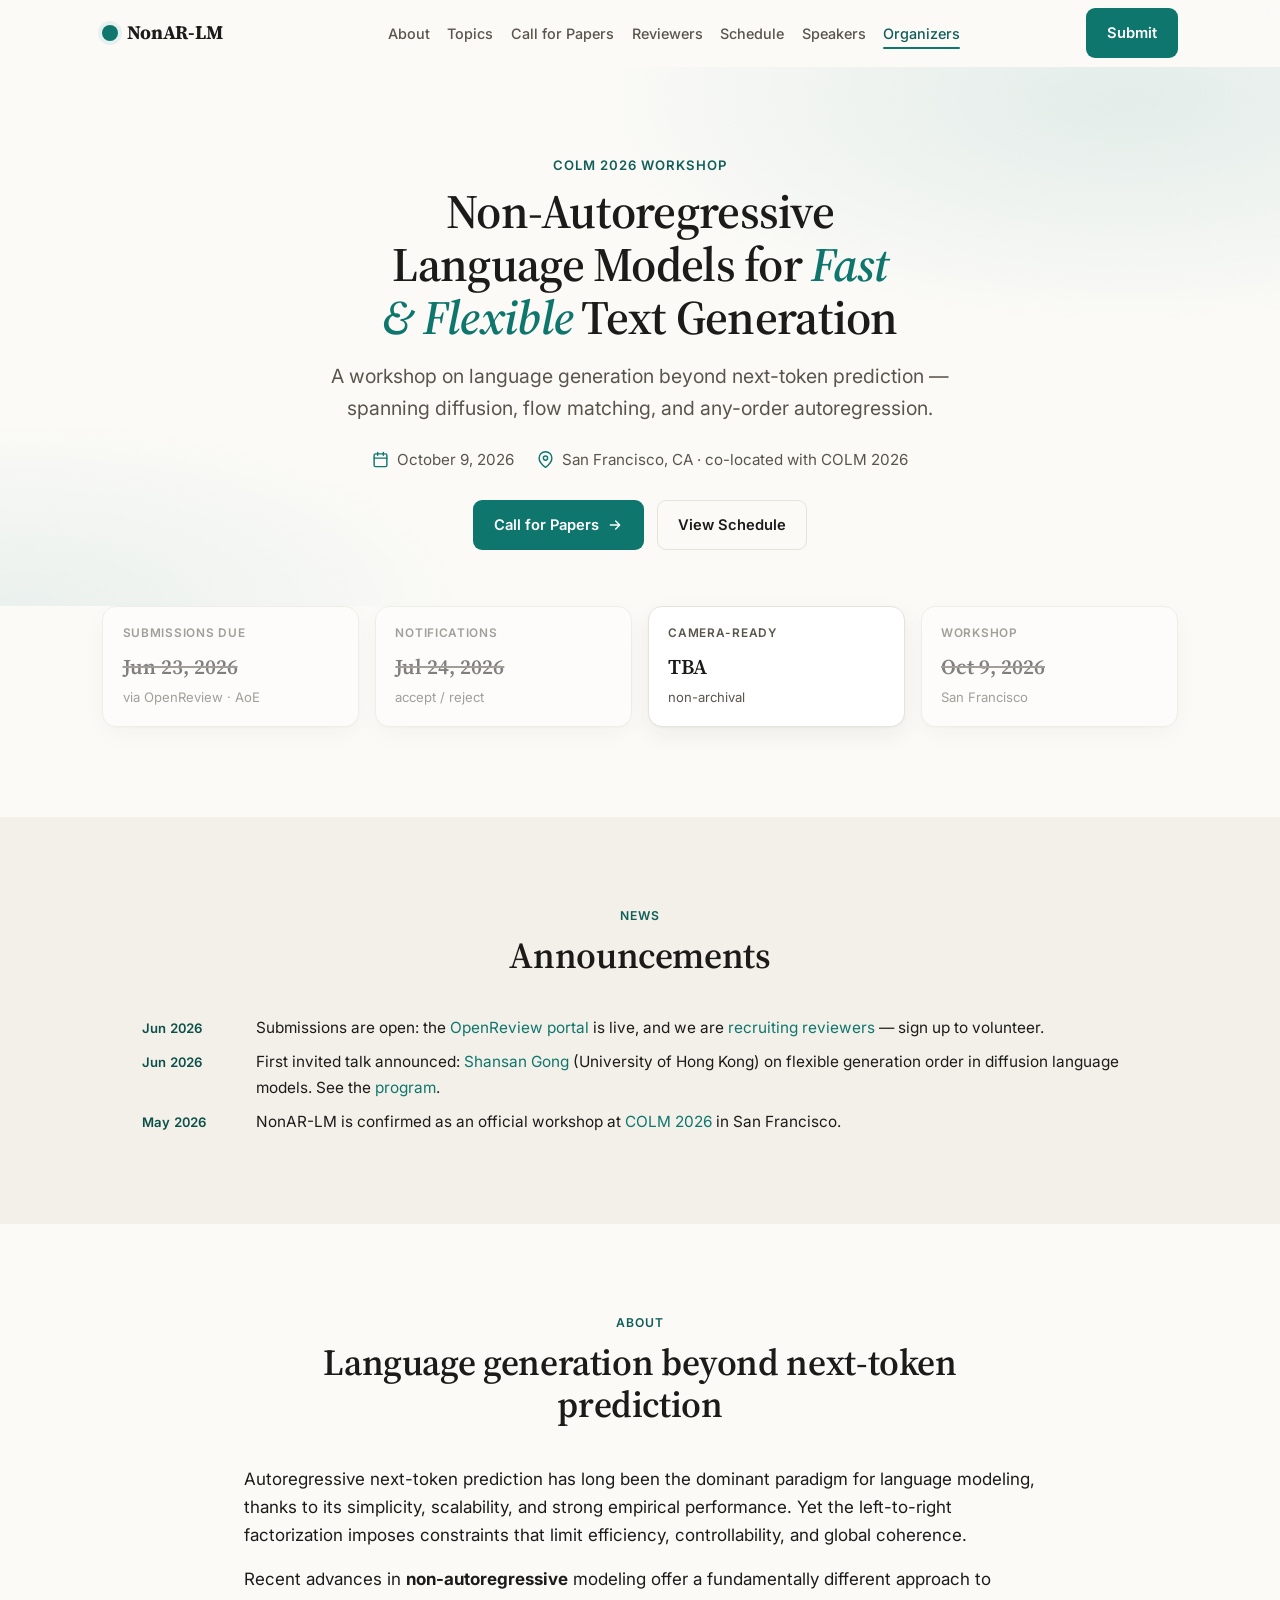
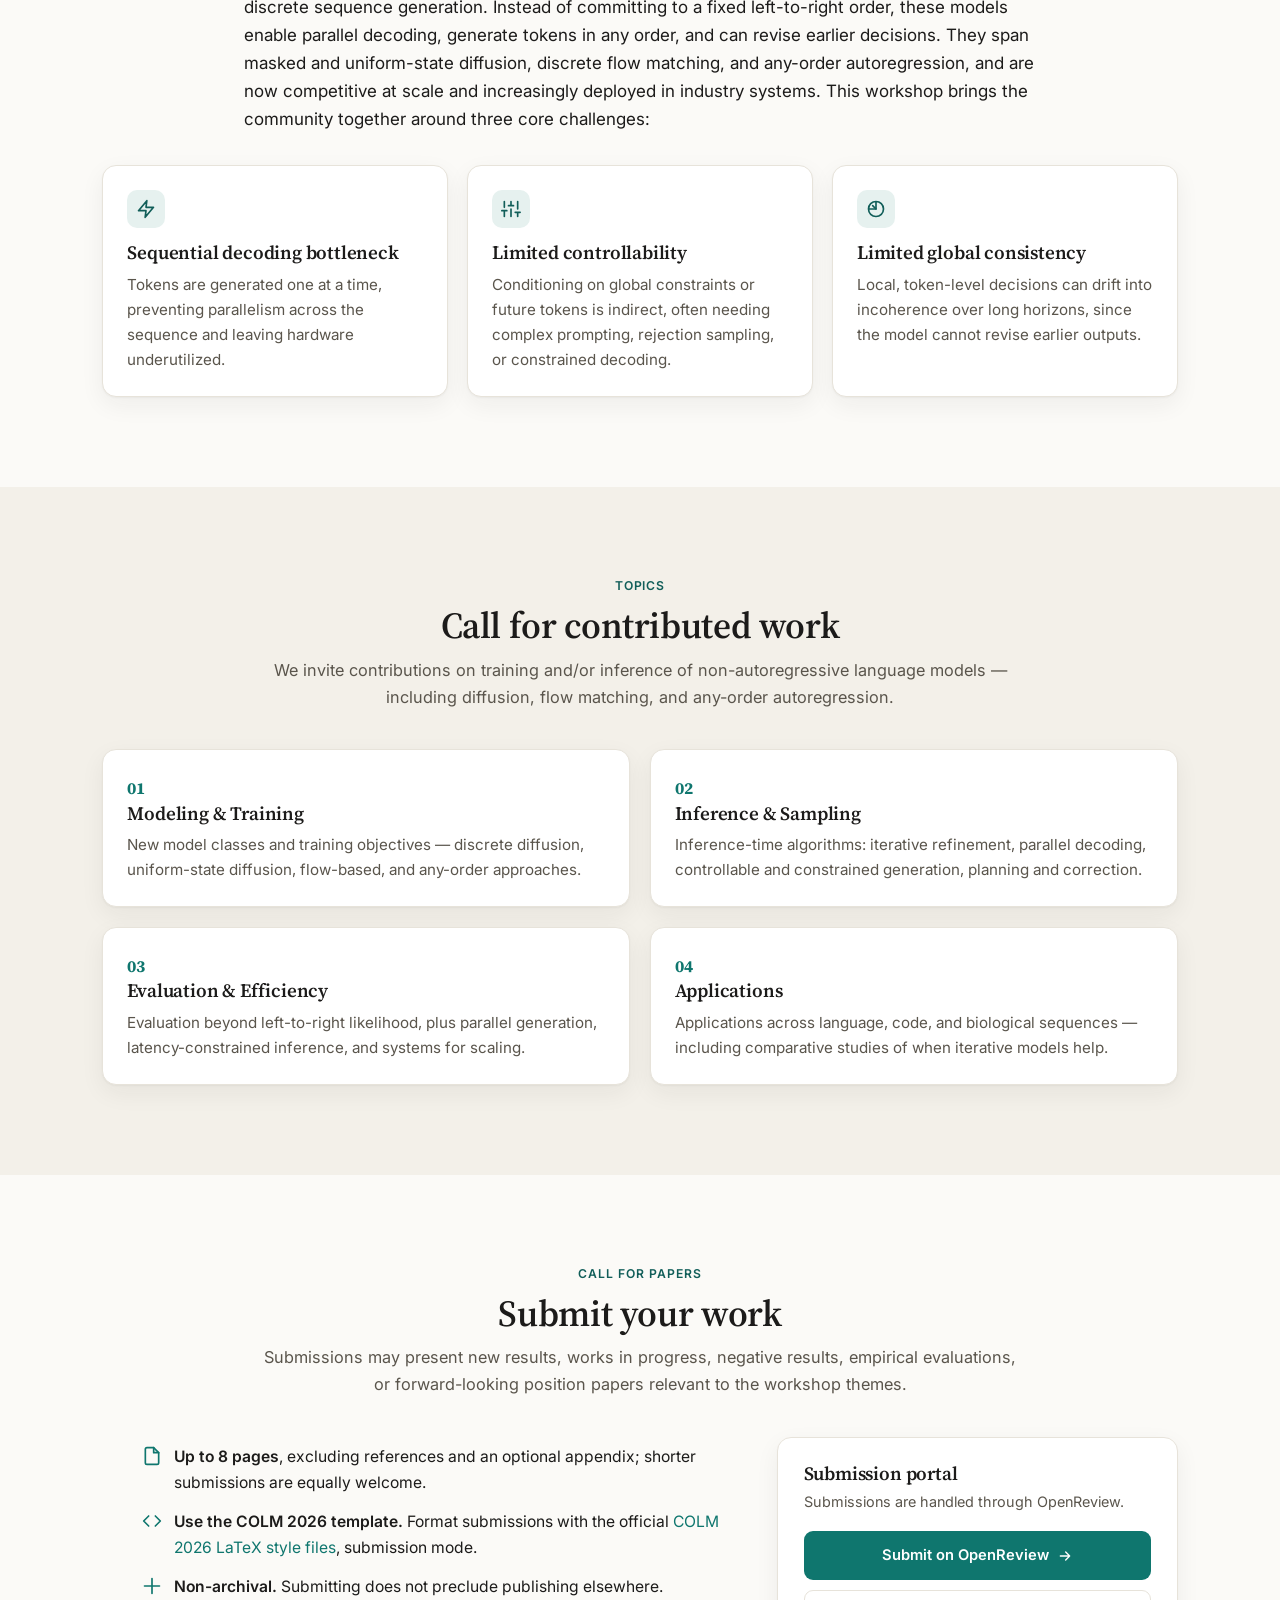
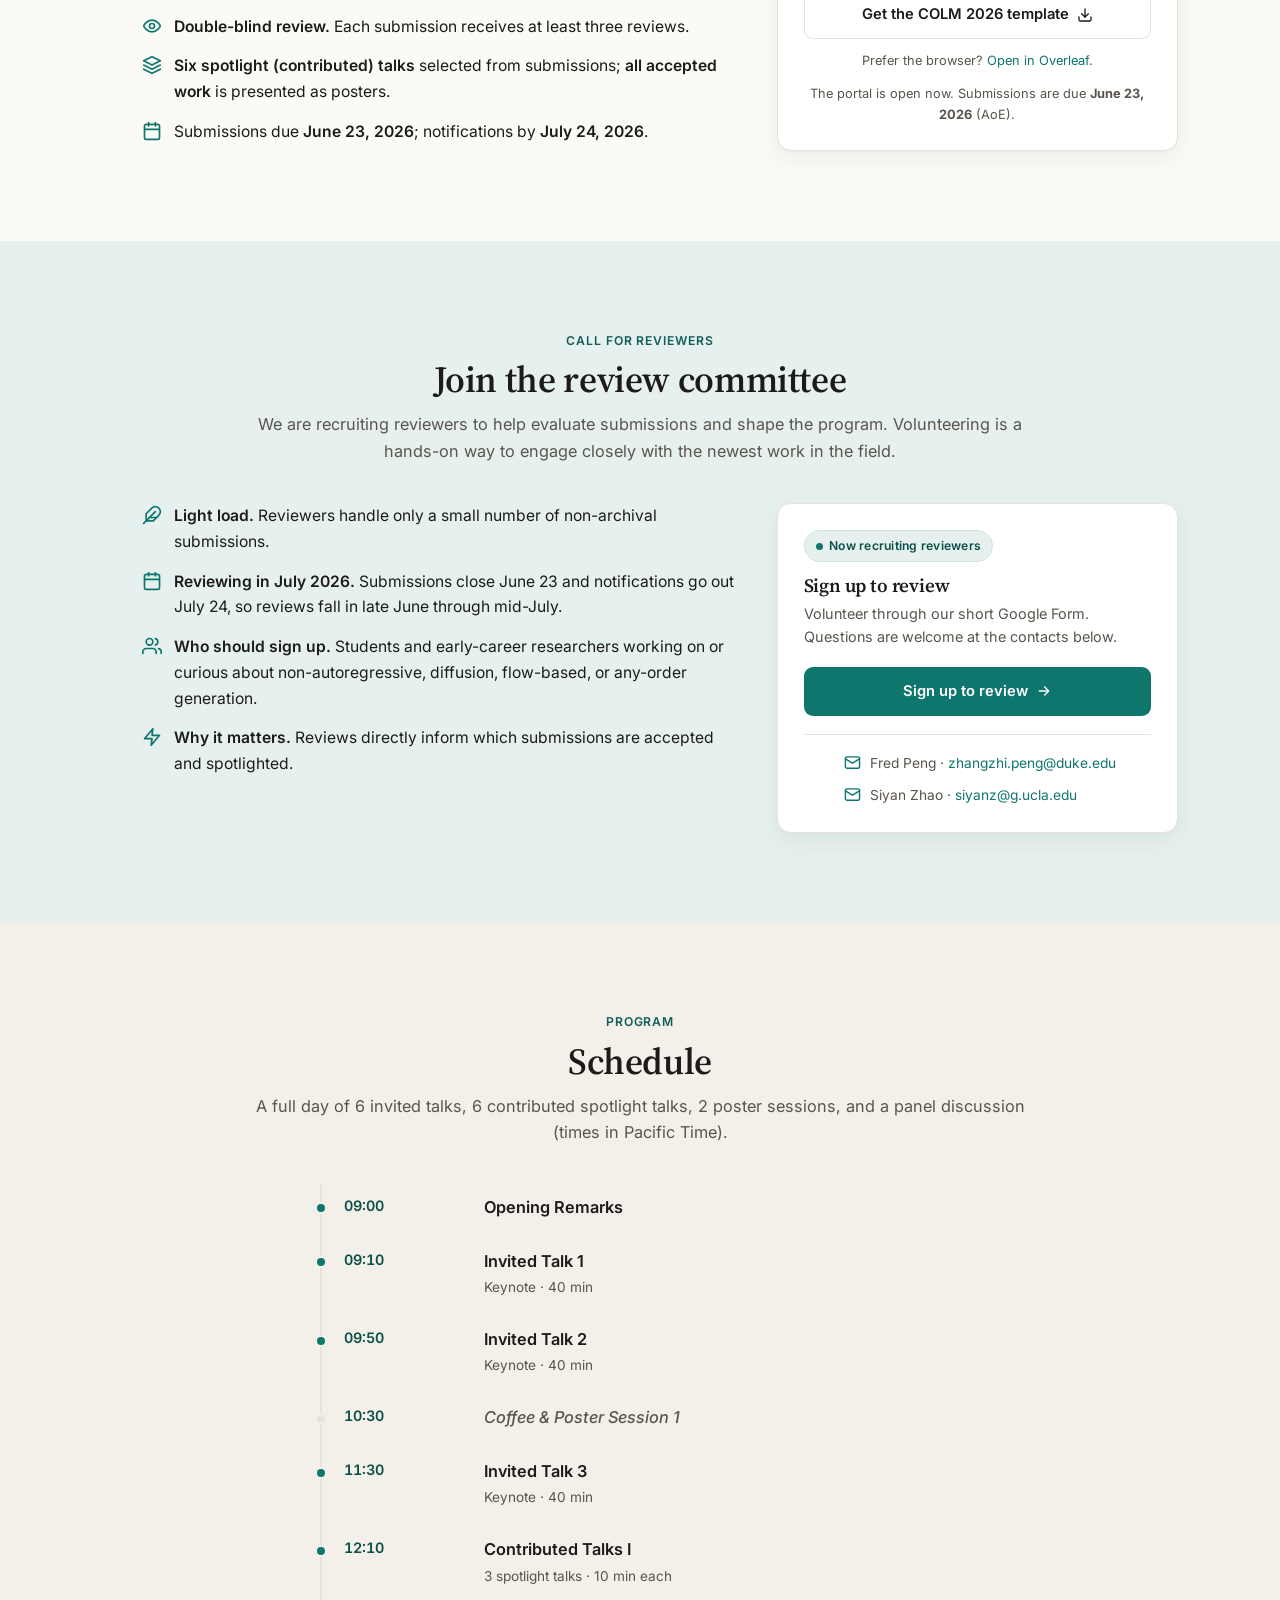
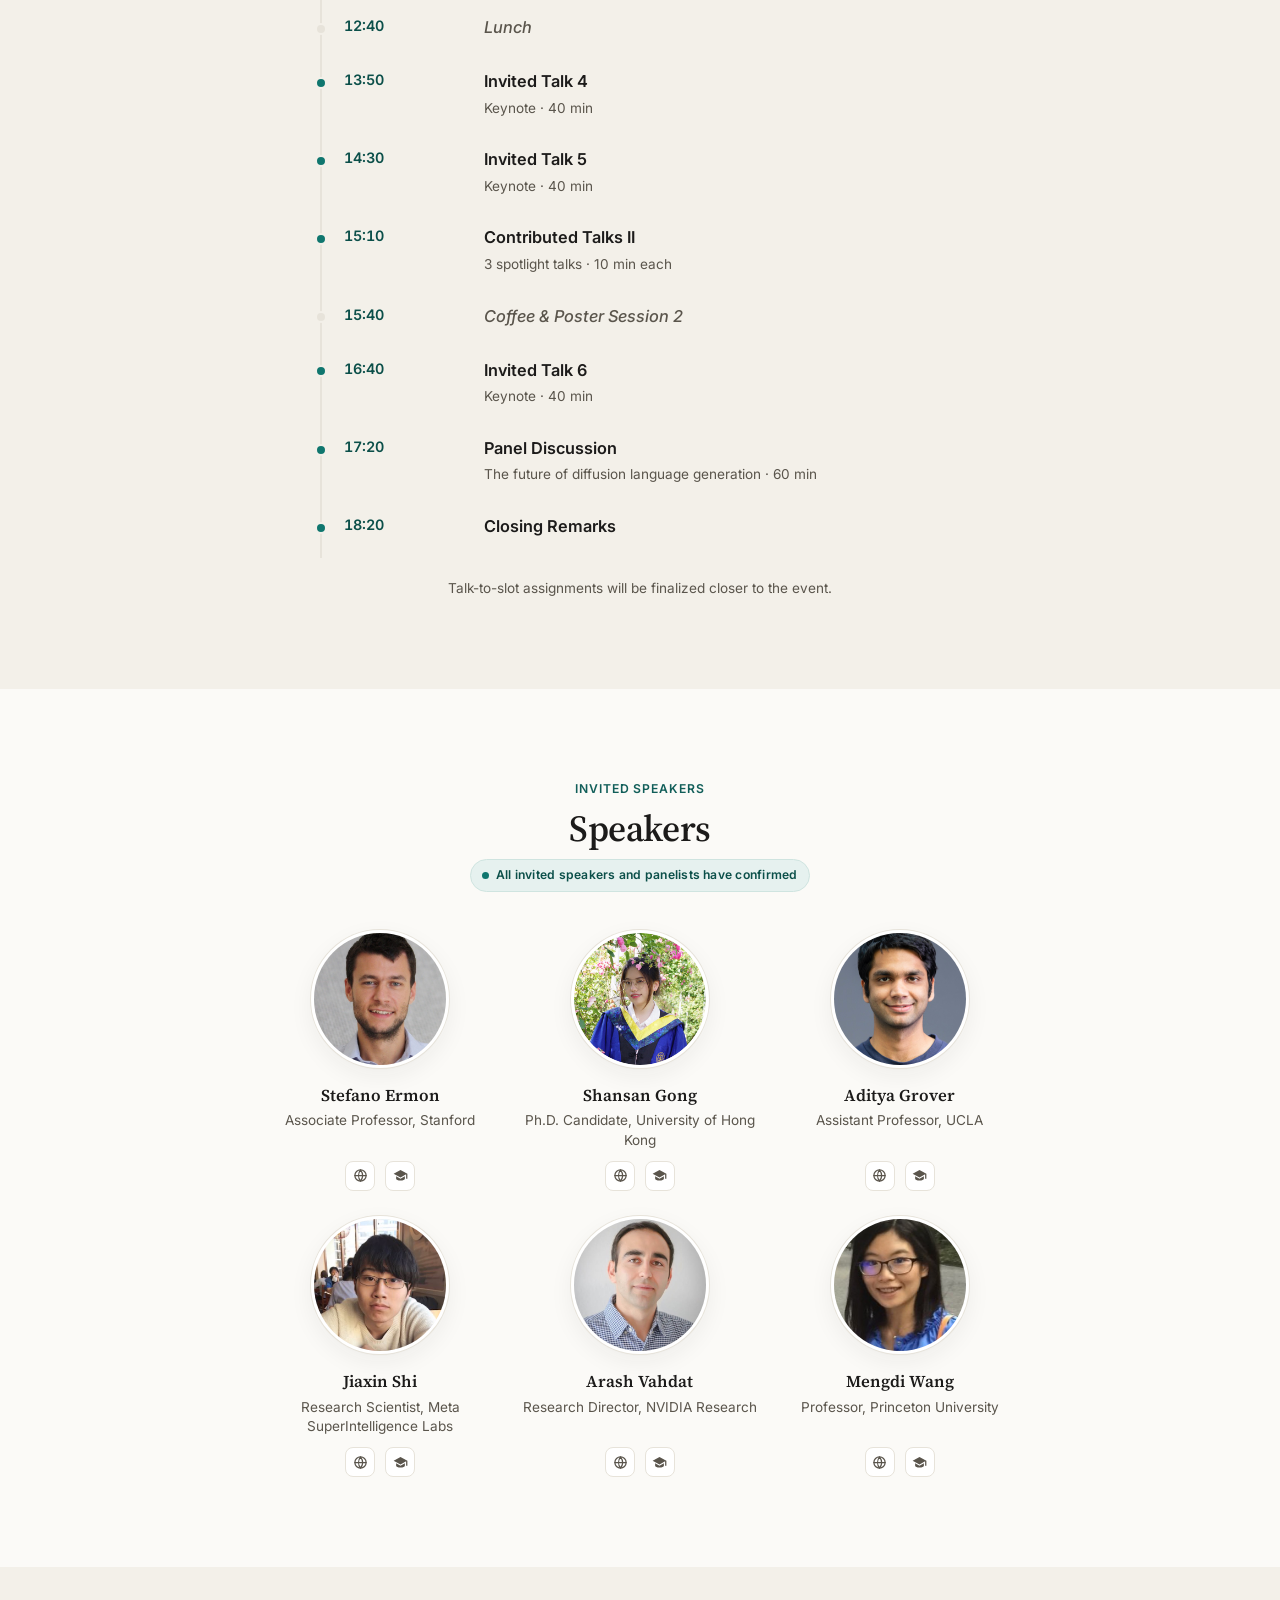
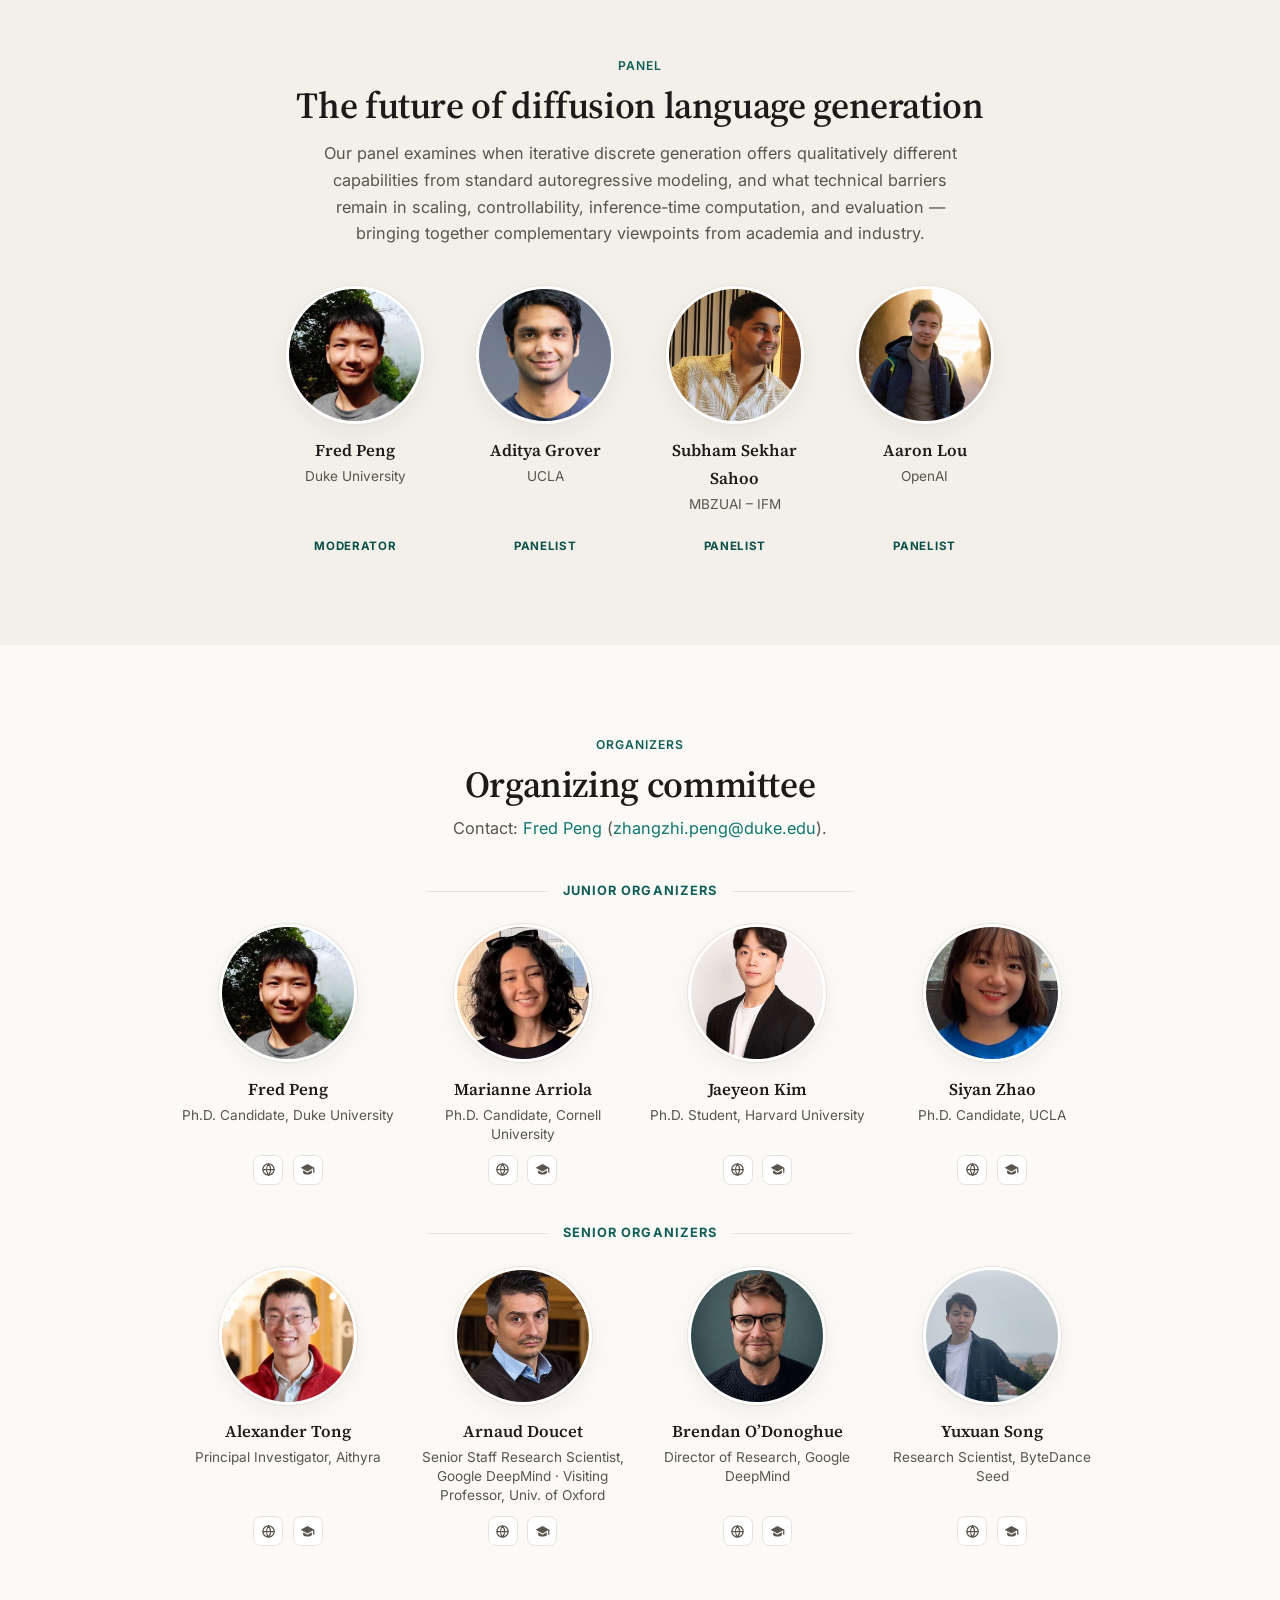
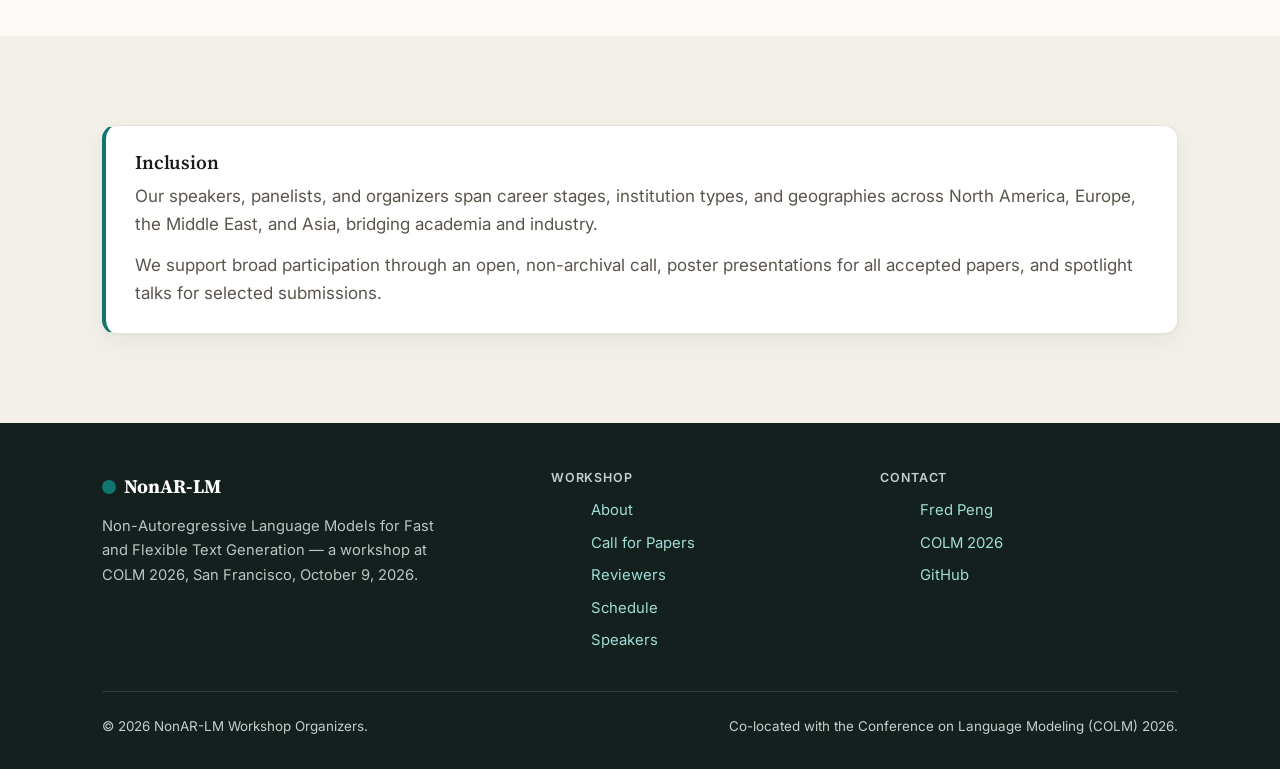
==== commit 08bd2881: "Require the COLM 2026 LaTeX template for submissions Add a Call-for-Papers fact stating submissions " ====
--- a/index.html
+++ b/index.html
@@ -187,6 +187,7 @@
         <div class="cfp-grid">
           <ul class="cfp-facts">
             <li><svg aria-hidden="true" focusable="false" viewBox="0 0 24 24" fill="none" stroke="currentColor" stroke-width="2" stroke-linecap="round" stroke-linejoin="round"><path d="M14 2H6a2 2 0 0 0-2 2v16a2 2 0 0 0 2 2h12a2 2 0 0 0 2-2V8z"/><path d="M14 2v6h6"/></svg><span><b>Up to 8 pages</b>, excluding references and an optional appendix; shorter submissions are equally welcome.</span></li>
+            <li><svg aria-hidden="true" focusable="false" viewBox="0 0 24 24" fill="none" stroke="currentColor" stroke-width="2" stroke-linecap="round" stroke-linejoin="round"><polyline points="16 18 22 12 16 6"/><polyline points="8 6 2 12 8 18"/></svg><span><b>Use the COLM 2026 template.</b> Format submissions with the official <a href="https://github.com/COLM-org/Template/releases/tag/2026" target="_blank" rel="noopener">COLM 2026 LaTeX style files</a>, submission mode.</span></li>
             <li><svg aria-hidden="true" focusable="false" viewBox="0 0 24 24" fill="none" stroke="currentColor" stroke-width="2" stroke-linecap="round" stroke-linejoin="round"><path d="M12 3v18M3 12h18"/></svg><span><b>Non-archival.</b> Submitting does not preclude publishing elsewhere.</span></li>
             <li><svg aria-hidden="true" focusable="false" viewBox="0 0 24 24" fill="none" stroke="currentColor" stroke-width="2" stroke-linecap="round" stroke-linejoin="round"><circle cx="12" cy="12" r="3"/><path d="M2 12s3-7 10-7 10 7 10 7-3 7-10 7S2 12 2 12z"/></svg><span><b>Double-blind review.</b> Each submission receives at least three reviews.</span></li>
             <li><svg aria-hidden="true" focusable="false" viewBox="0 0 24 24" fill="none" stroke="currentColor" stroke-width="2" stroke-linecap="round" stroke-linejoin="round"><path d="M12 2 2 7l10 5 10-5-10-5zM2 17l10 5 10-5M2 12l10 5 10-5"/></svg><span><b>Six spotlight (contributed) talks</b> selected from submissions; <b>all accepted work</b> is presented as posters.</span></li>
@@ -198,6 +199,10 @@
             <a class="btn btn--primary" href="https://openreview.net/group?id=colmweb.org/COLM/2026/Workshop/NonAR-LM" target="_blank" rel="noopener">Submit on OpenReview
               <svg aria-hidden="true" focusable="false" viewBox="0 0 24 24" fill="none" stroke="currentColor" stroke-width="2" stroke-linecap="round" stroke-linejoin="round" style="width:16px;height:16px"><path d="M5 12h14M13 6l6 6-6 6"/></svg>
             </a>
+            <a class="btn btn--ghost" href="https://github.com/COLM-org/Template/releases/tag/2026" target="_blank" rel="noopener" style="margin-top:.6rem">Get the COLM 2026 template
+              <svg aria-hidden="true" focusable="false" viewBox="0 0 24 24" fill="none" stroke="currentColor" stroke-width="2" stroke-linecap="round" stroke-linejoin="round" style="width:16px;height:16px"><path d="M21 15v4a2 2 0 0 1-2 2H5a2 2 0 0 1-2-2v-4"/><polyline points="7 10 12 15 17 10"/><line x1="12" y1="15" x2="12" y2="3"/></svg>
+            </a>
+            <p class="soon-note">Prefer the browser? <a href="https://www.overleaf.com/latex/templates/colm-2026-template/wbwzrwczsqvg" target="_blank" rel="noopener">Open in Overleaf</a>.</p>
             <p class="soon-note">The portal is open now. Submissions are due <b>June 23, 2026</b> (AoE).</p>
           </aside>
         </div>
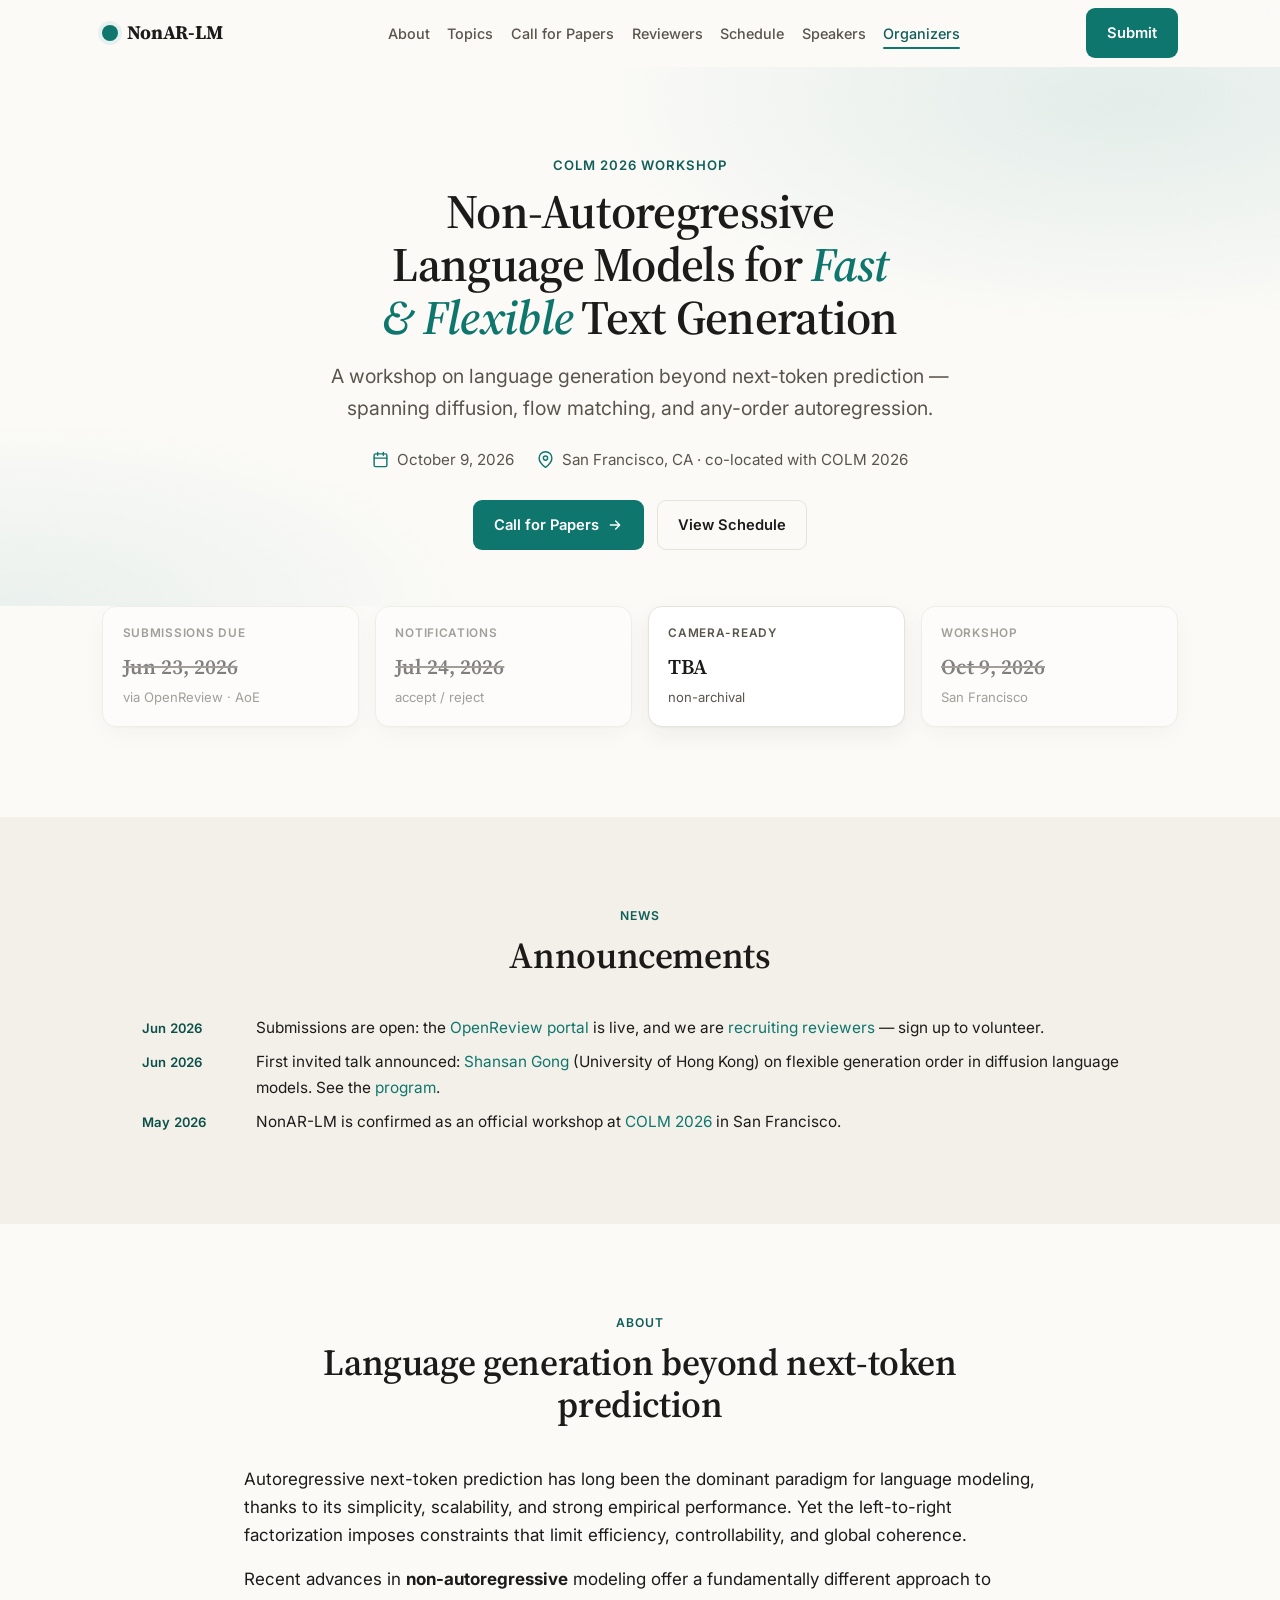
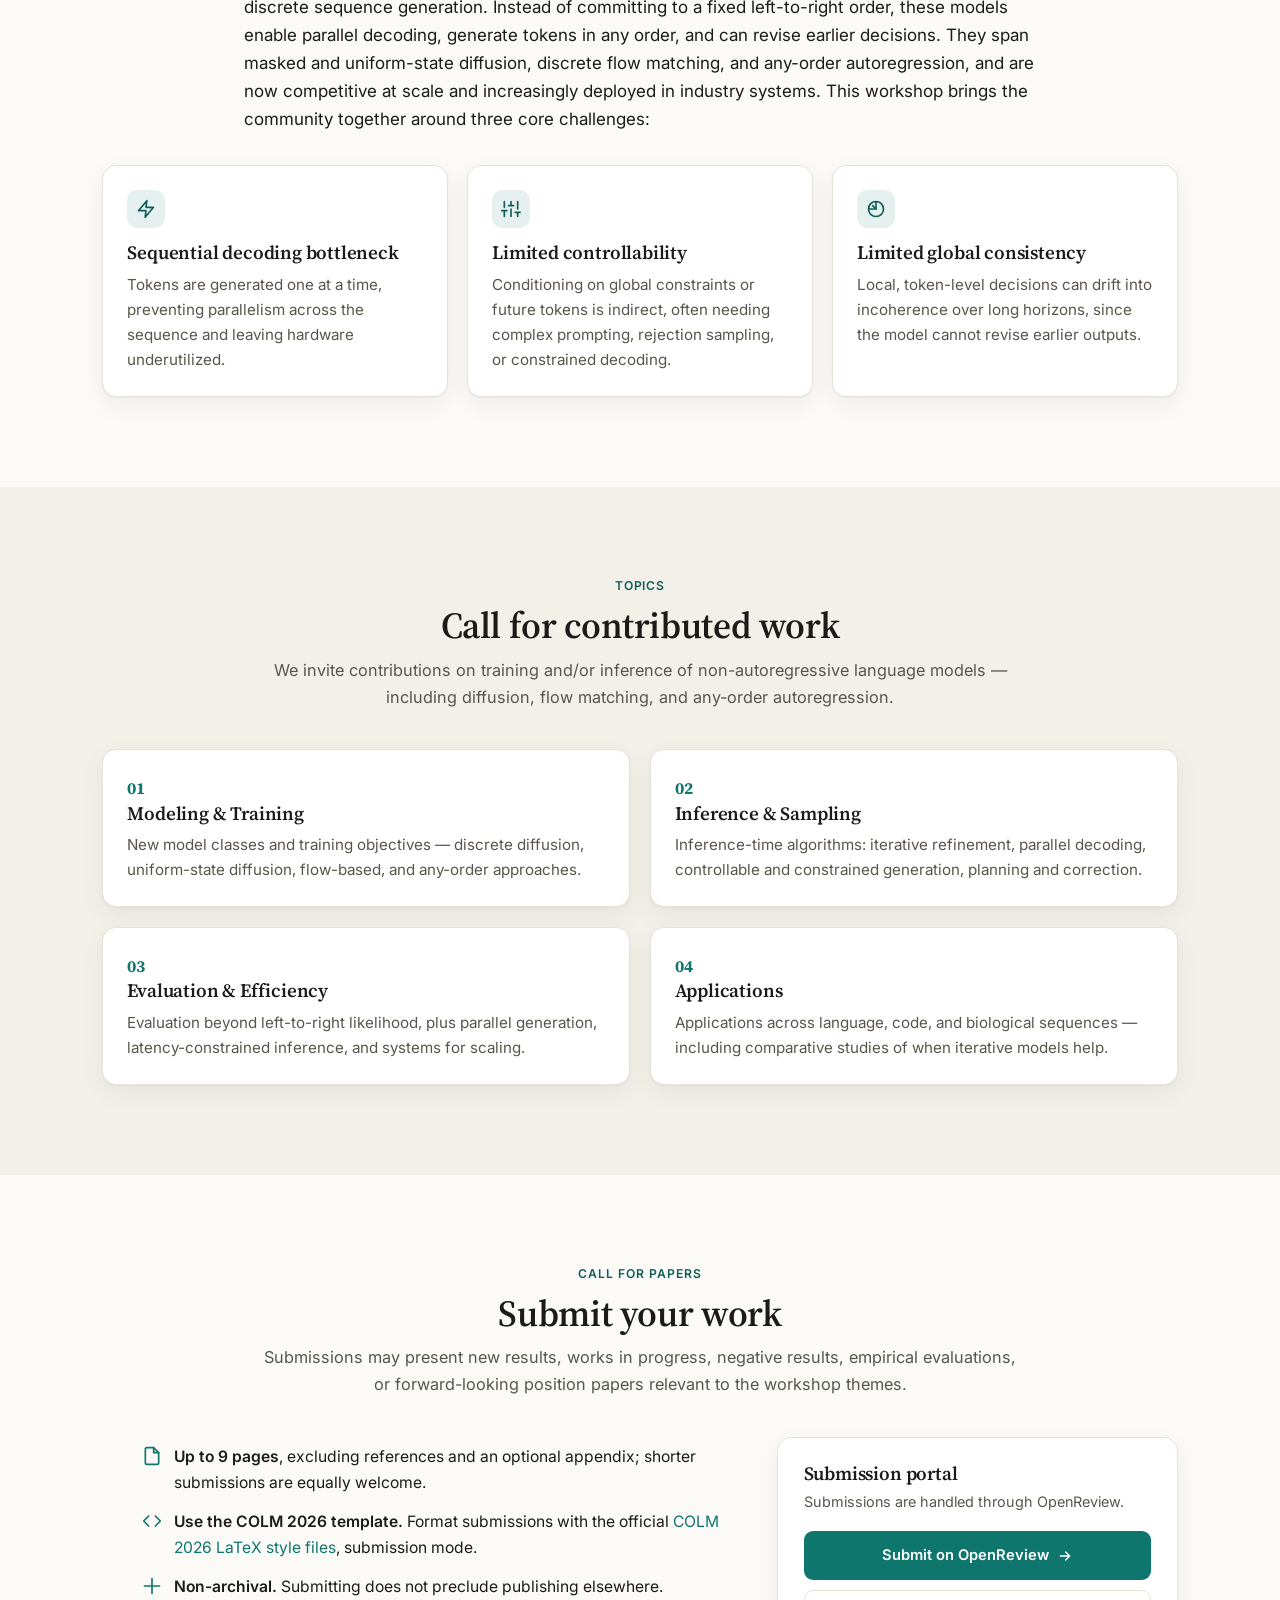
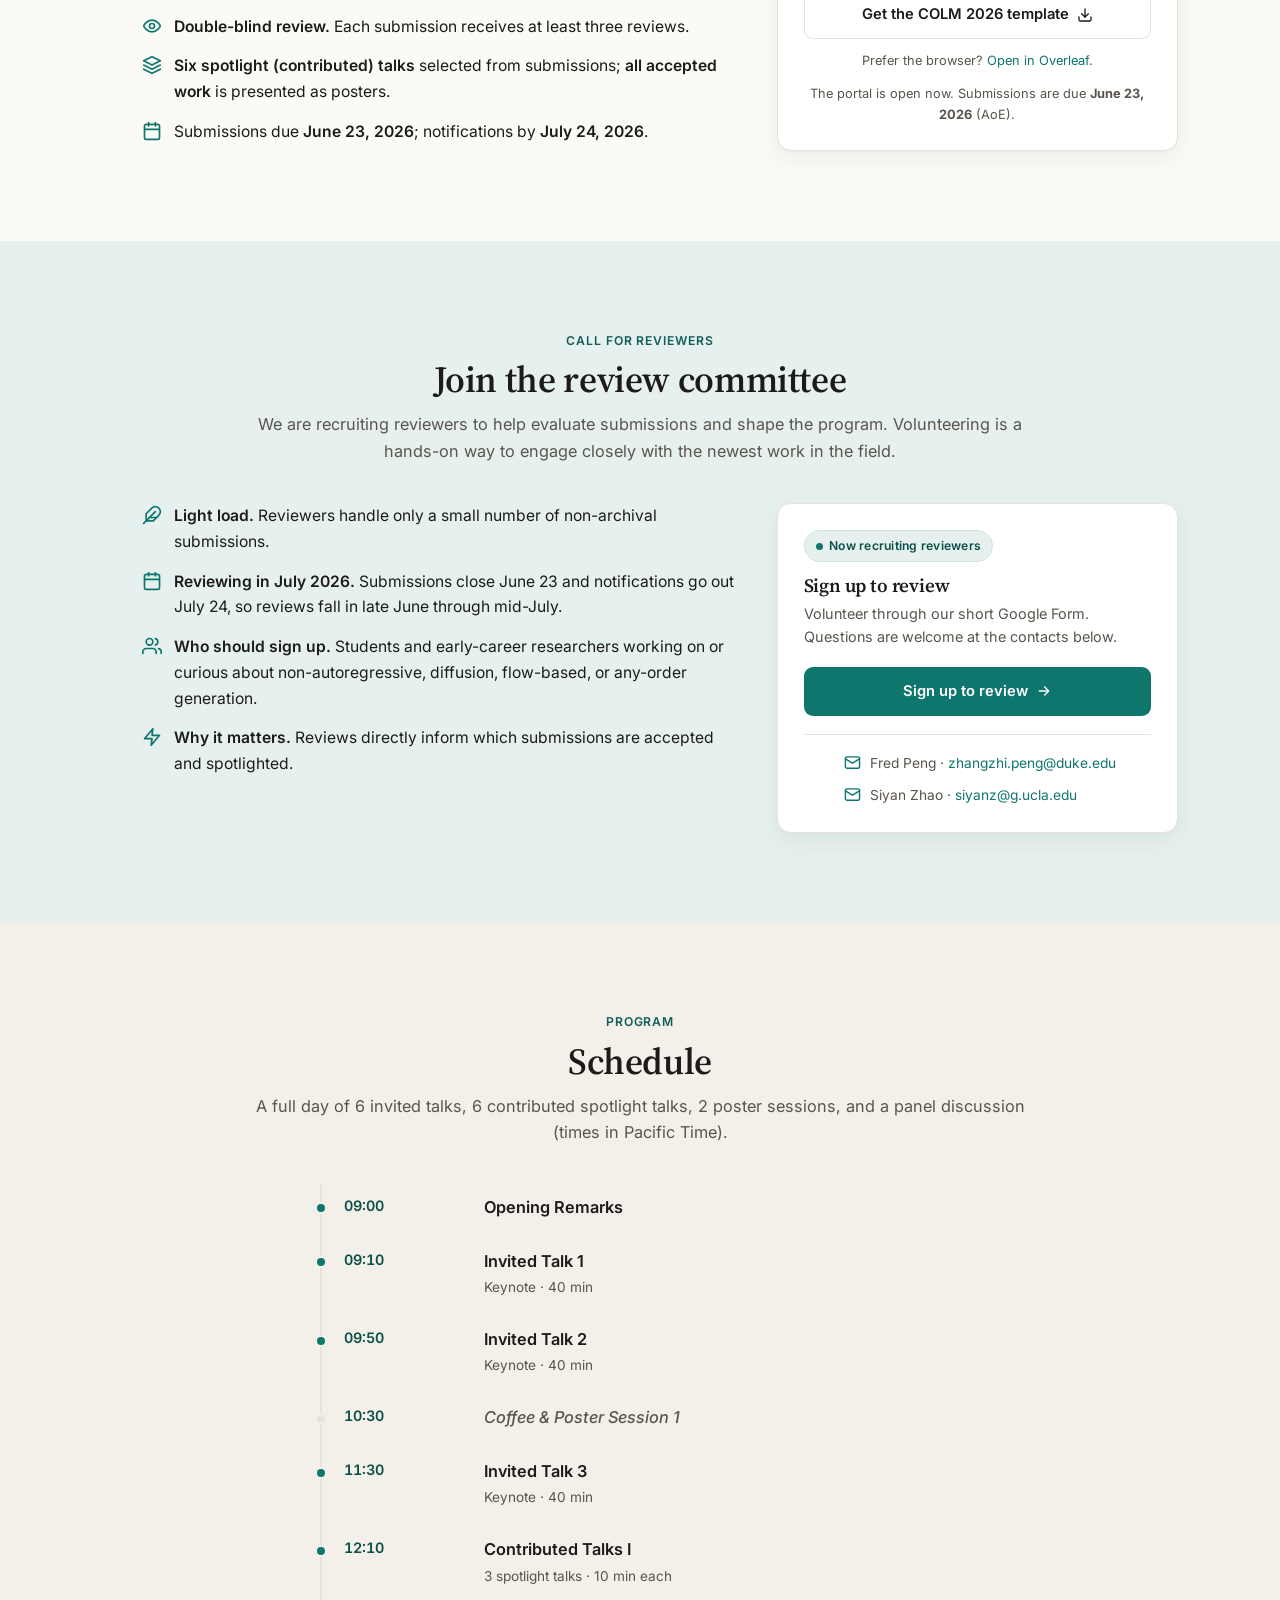
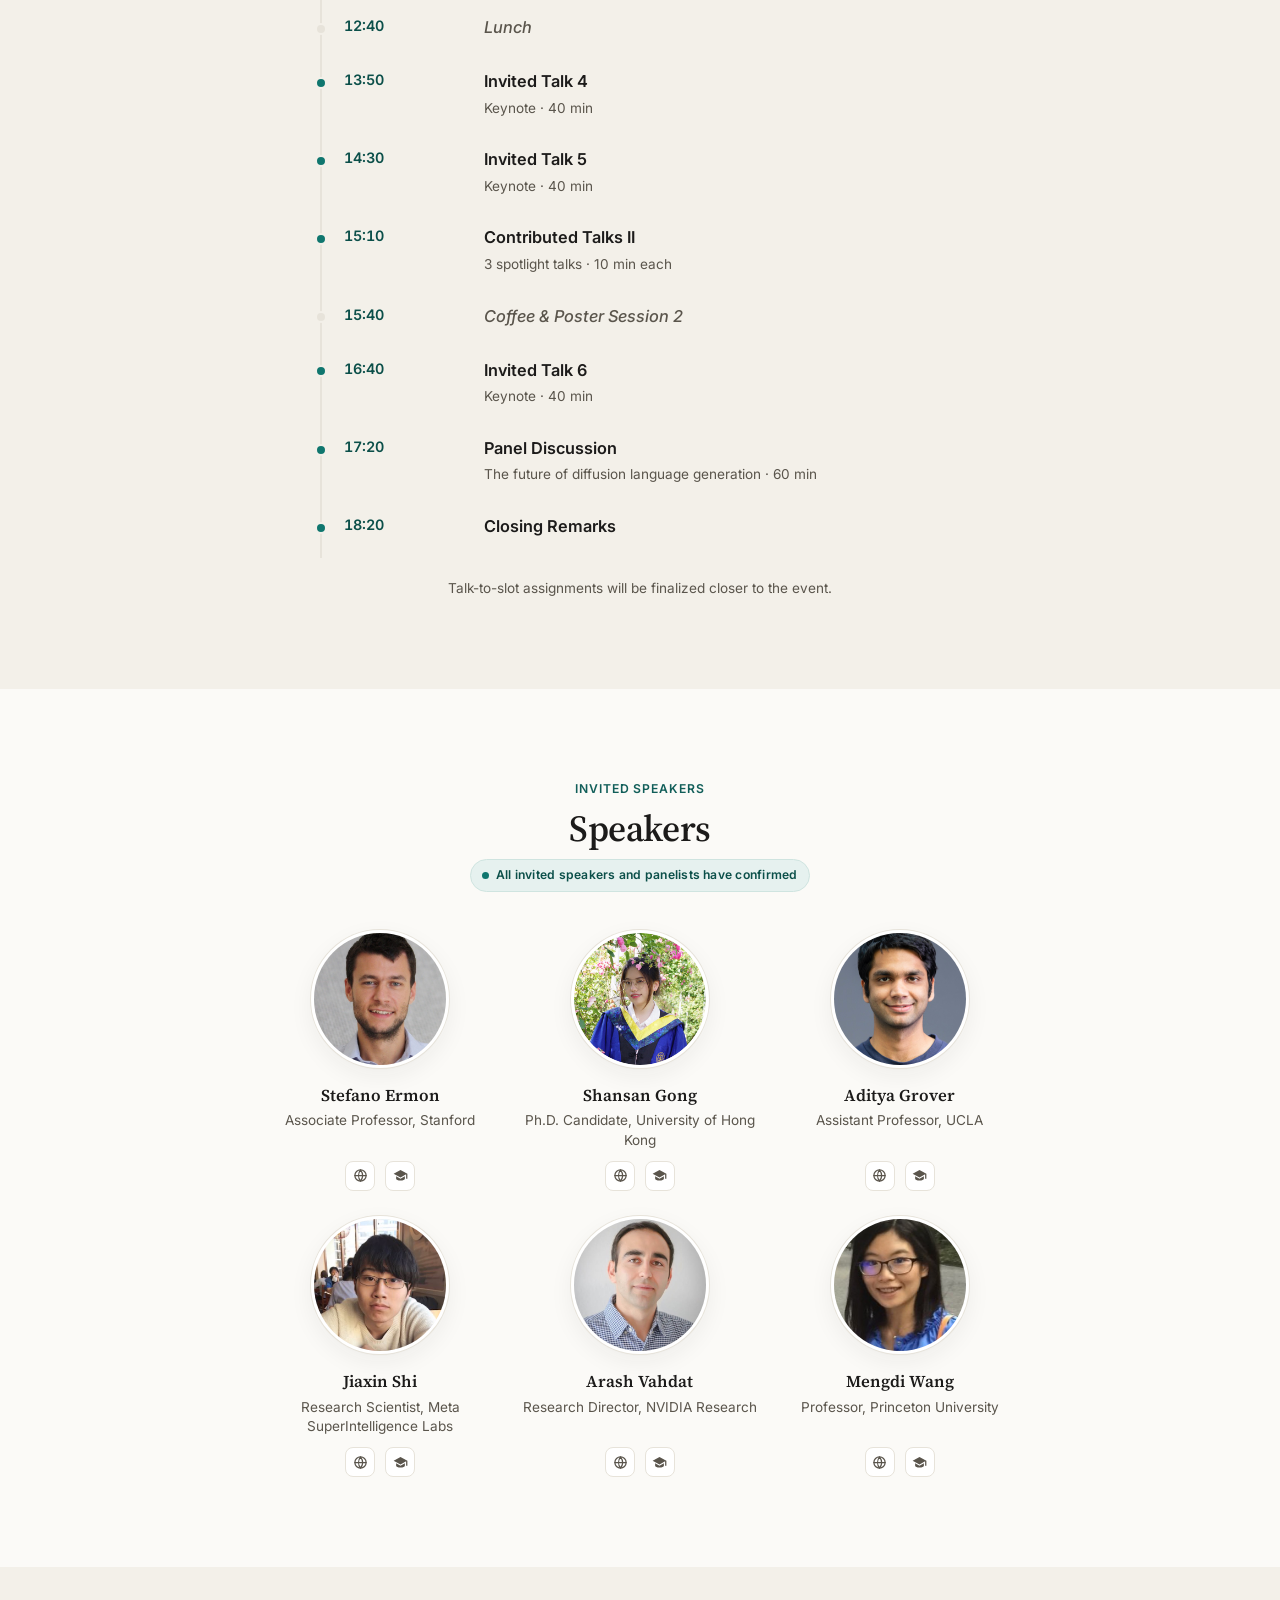
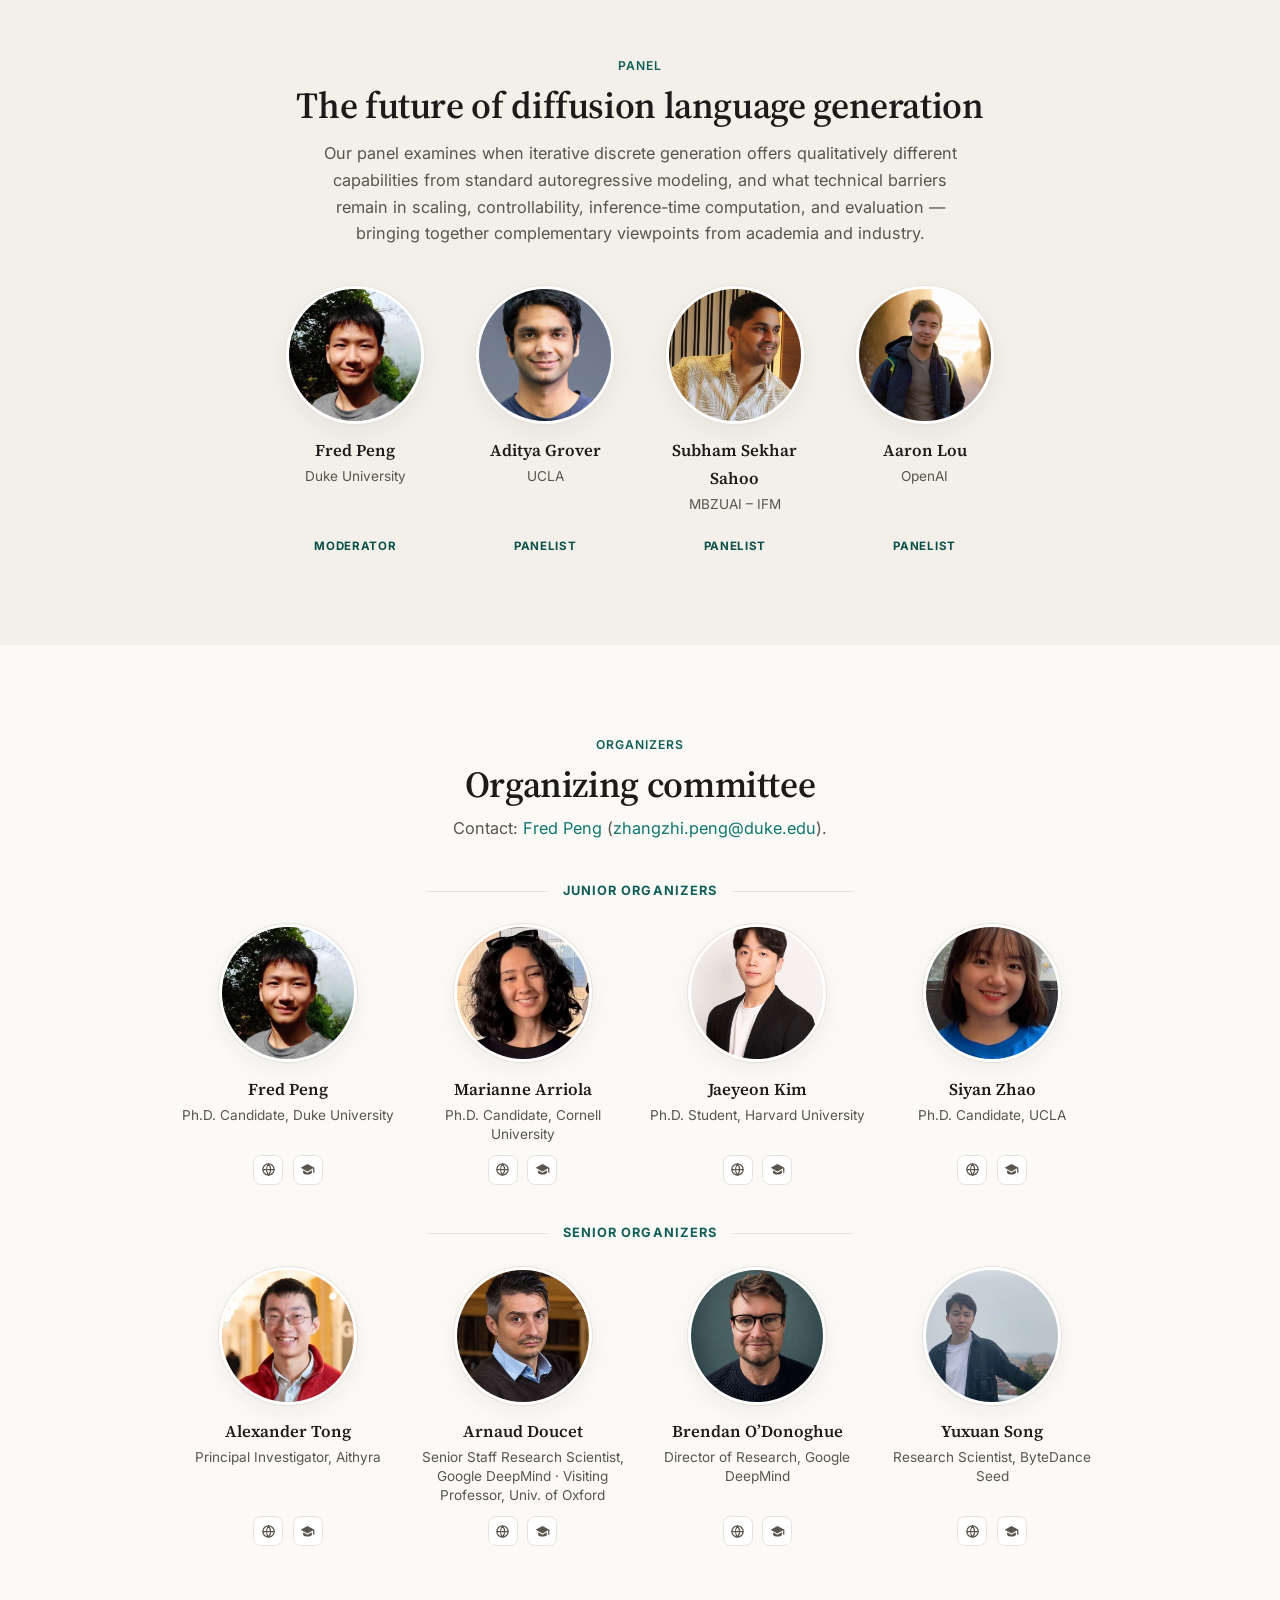
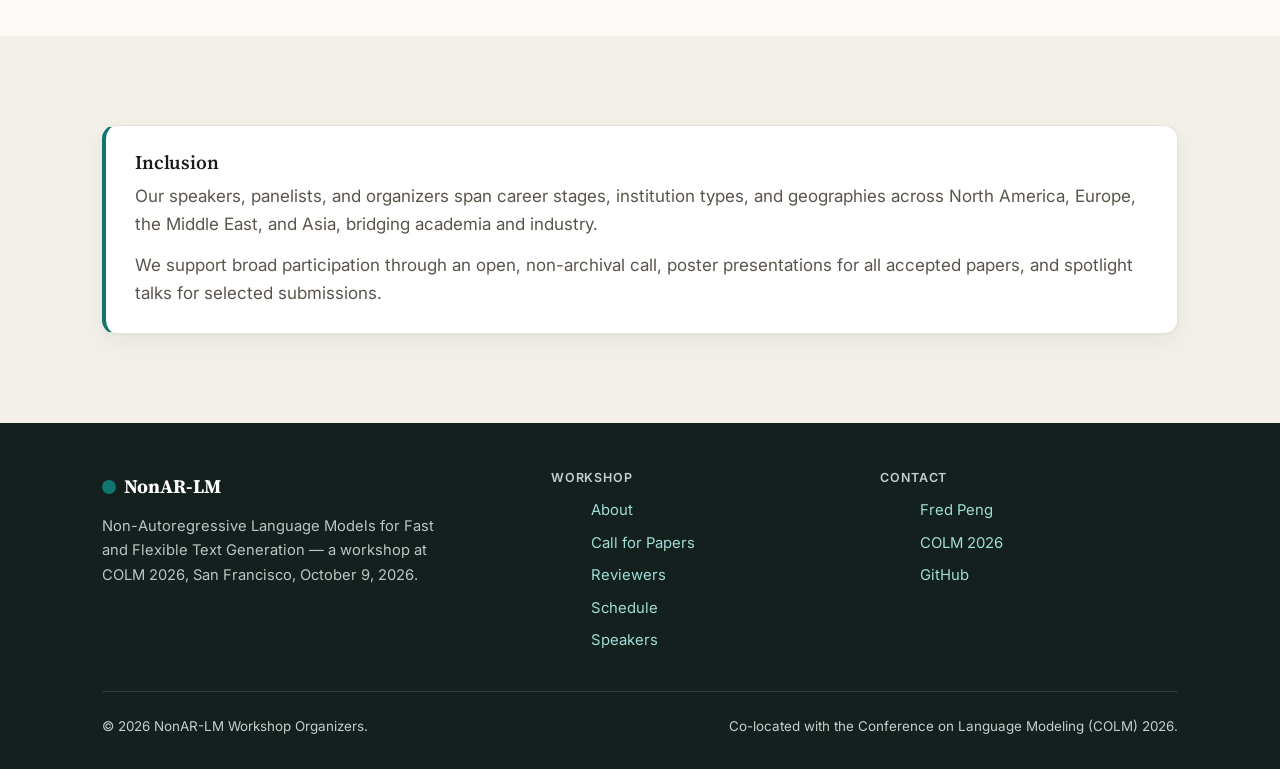
==== commit 0b787bb3: "Raise submission page limit to 9 pages Align the Call-for-Papers page limit with COLM's main-confere" ====
--- a/index.html
+++ b/index.html
@@ -186,7 +186,7 @@
         </div>
         <div class="cfp-grid">
           <ul class="cfp-facts">
-            <li><svg aria-hidden="true" focusable="false" viewBox="0 0 24 24" fill="none" stroke="currentColor" stroke-width="2" stroke-linecap="round" stroke-linejoin="round"><path d="M14 2H6a2 2 0 0 0-2 2v16a2 2 0 0 0 2 2h12a2 2 0 0 0 2-2V8z"/><path d="M14 2v6h6"/></svg><span><b>Up to 8 pages</b>, excluding references and an optional appendix; shorter submissions are equally welcome.</span></li>
+            <li><svg aria-hidden="true" focusable="false" viewBox="0 0 24 24" fill="none" stroke="currentColor" stroke-width="2" stroke-linecap="round" stroke-linejoin="round"><path d="M14 2H6a2 2 0 0 0-2 2v16a2 2 0 0 0 2 2h12a2 2 0 0 0 2-2V8z"/><path d="M14 2v6h6"/></svg><span><b>Up to 9 pages</b>, excluding references and an optional appendix; shorter submissions are equally welcome.</span></li>
             <li><svg aria-hidden="true" focusable="false" viewBox="0 0 24 24" fill="none" stroke="currentColor" stroke-width="2" stroke-linecap="round" stroke-linejoin="round"><polyline points="16 18 22 12 16 6"/><polyline points="8 6 2 12 8 18"/></svg><span><b>Use the COLM 2026 template.</b> Format submissions with the official <a href="https://github.com/COLM-org/Template/releases/tag/2026" target="_blank" rel="noopener">COLM 2026 LaTeX style files</a>, submission mode.</span></li>
             <li><svg aria-hidden="true" focusable="false" viewBox="0 0 24 24" fill="none" stroke="currentColor" stroke-width="2" stroke-linecap="round" stroke-linejoin="round"><path d="M12 3v18M3 12h18"/></svg><span><b>Non-archival.</b> Submitting does not preclude publishing elsewhere.</span></li>
             <li><svg aria-hidden="true" focusable="false" viewBox="0 0 24 24" fill="none" stroke="currentColor" stroke-width="2" stroke-linecap="round" stroke-linejoin="round"><circle cx="12" cy="12" r="3"/><path d="M2 12s3-7 10-7 10 7 10 7-3 7-10 7S2 12 2 12z"/></svg><span><b>Double-blind review.</b> Each submission receives at least three reviews.</span></li>
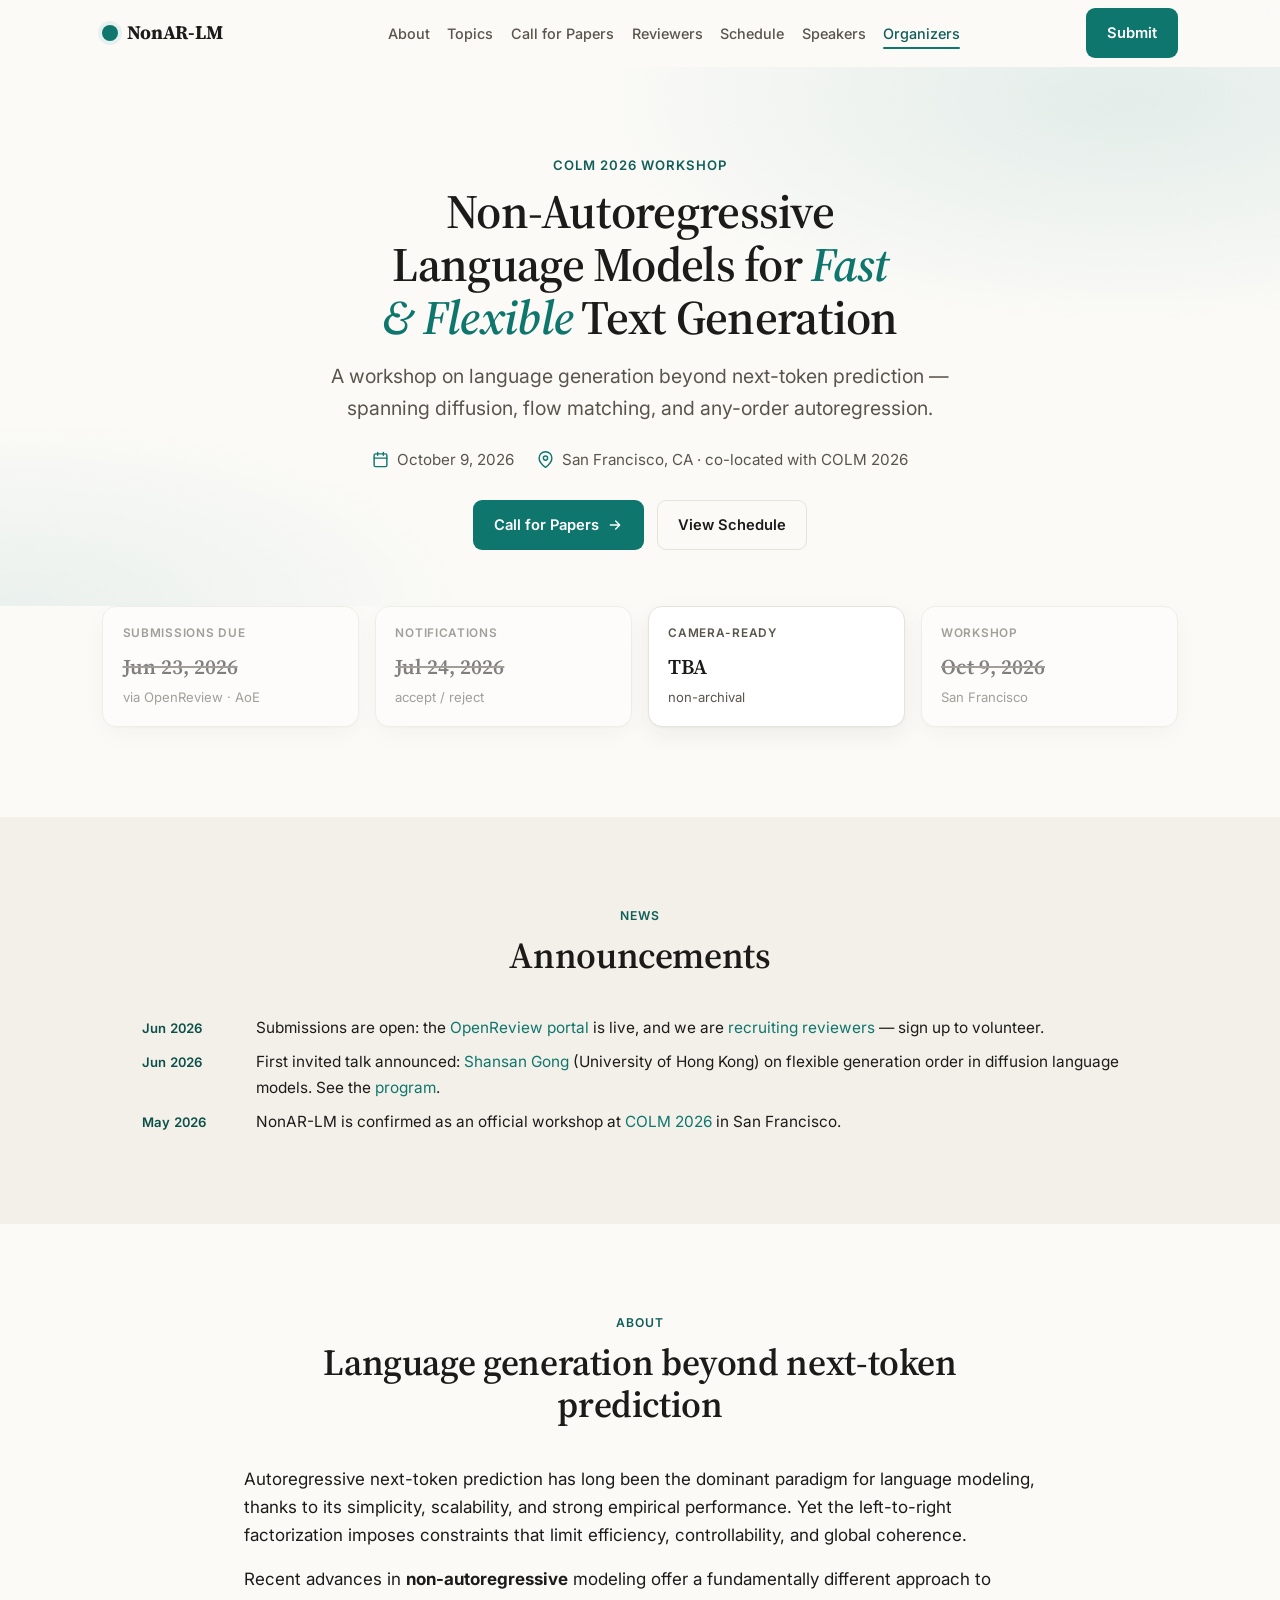
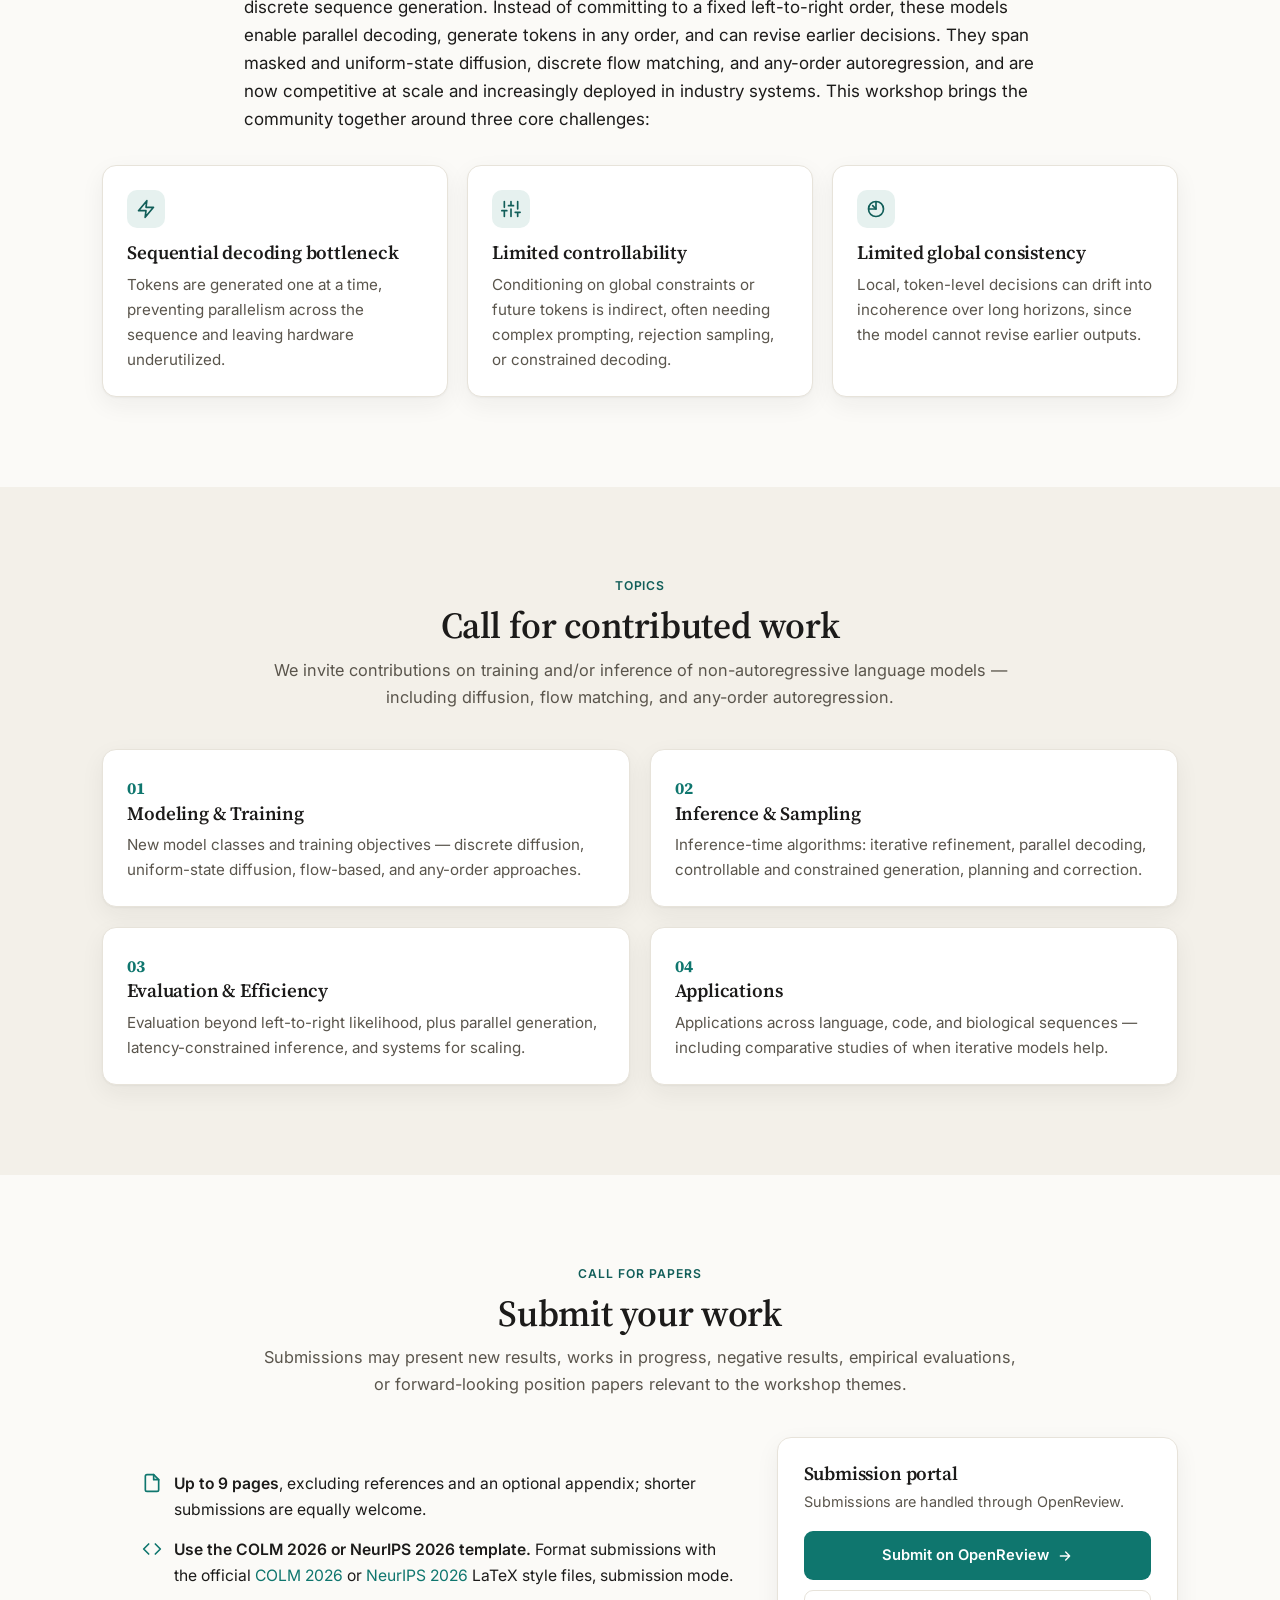
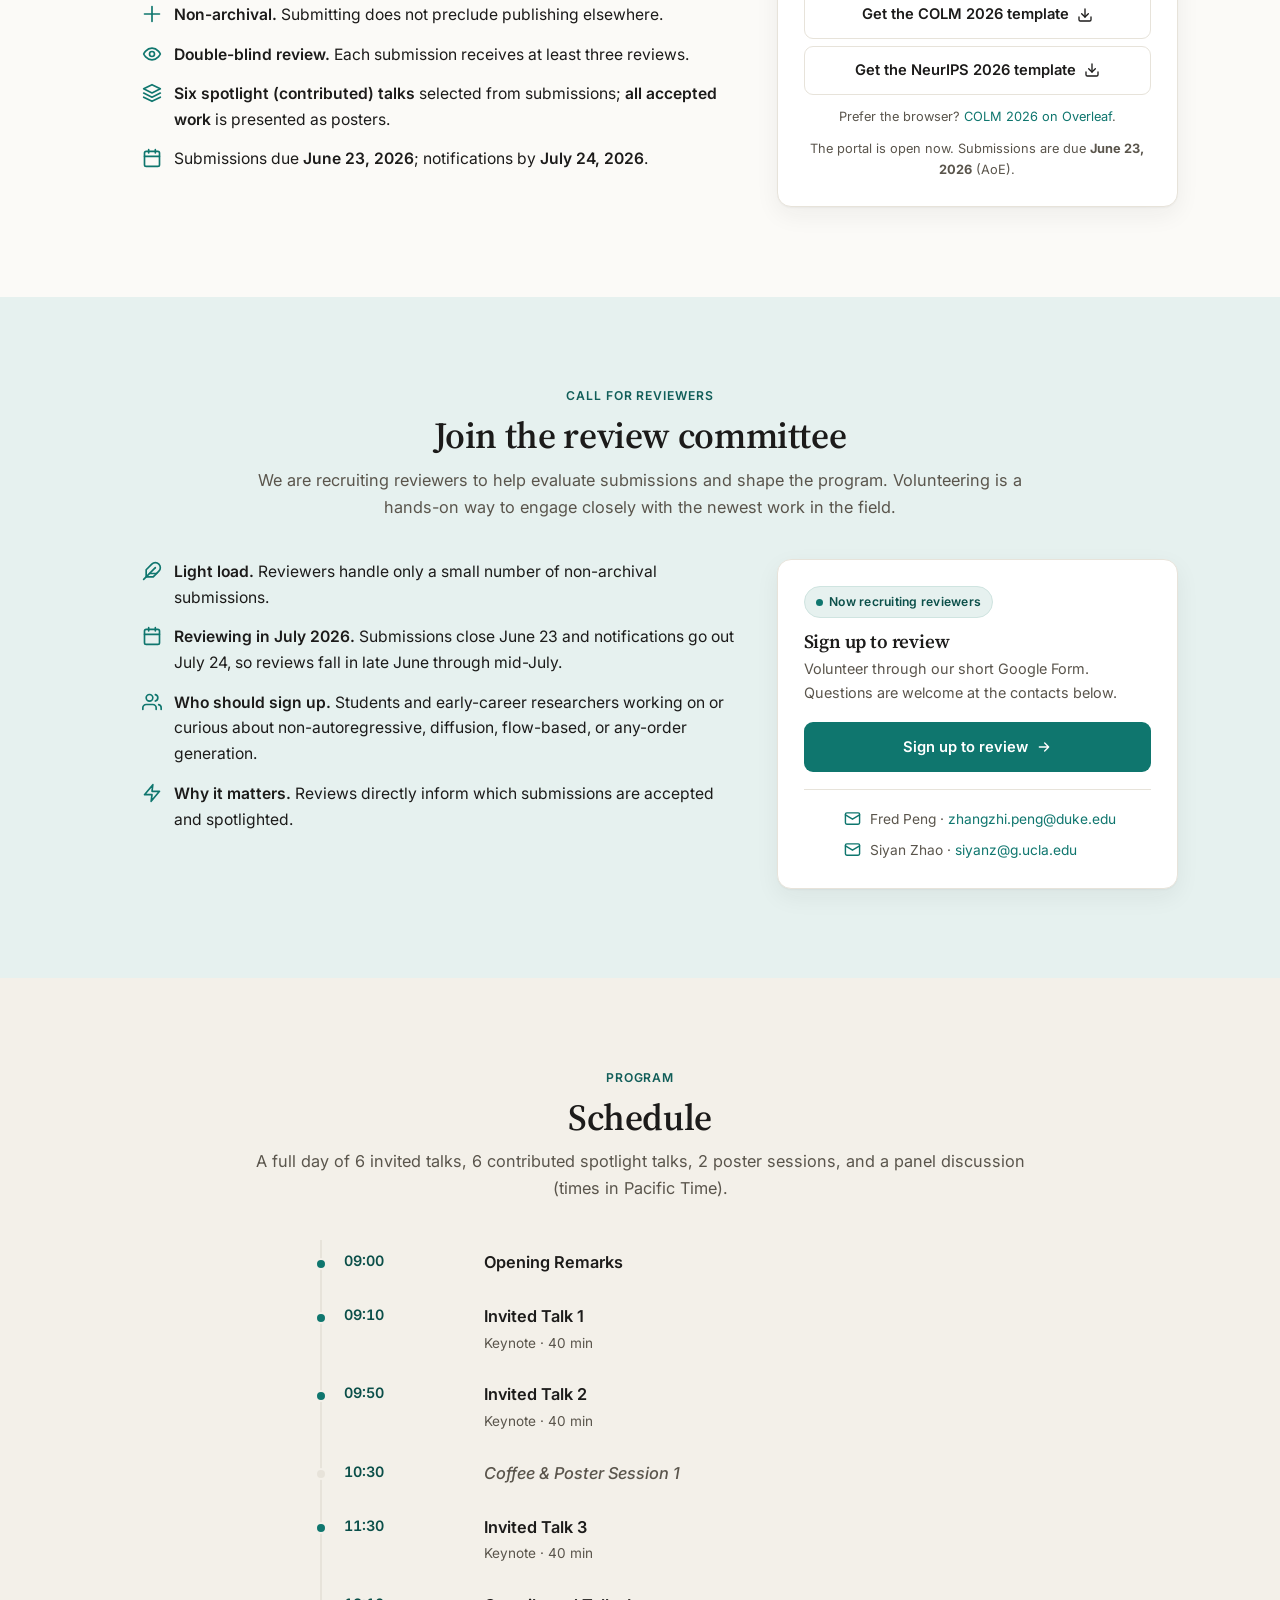
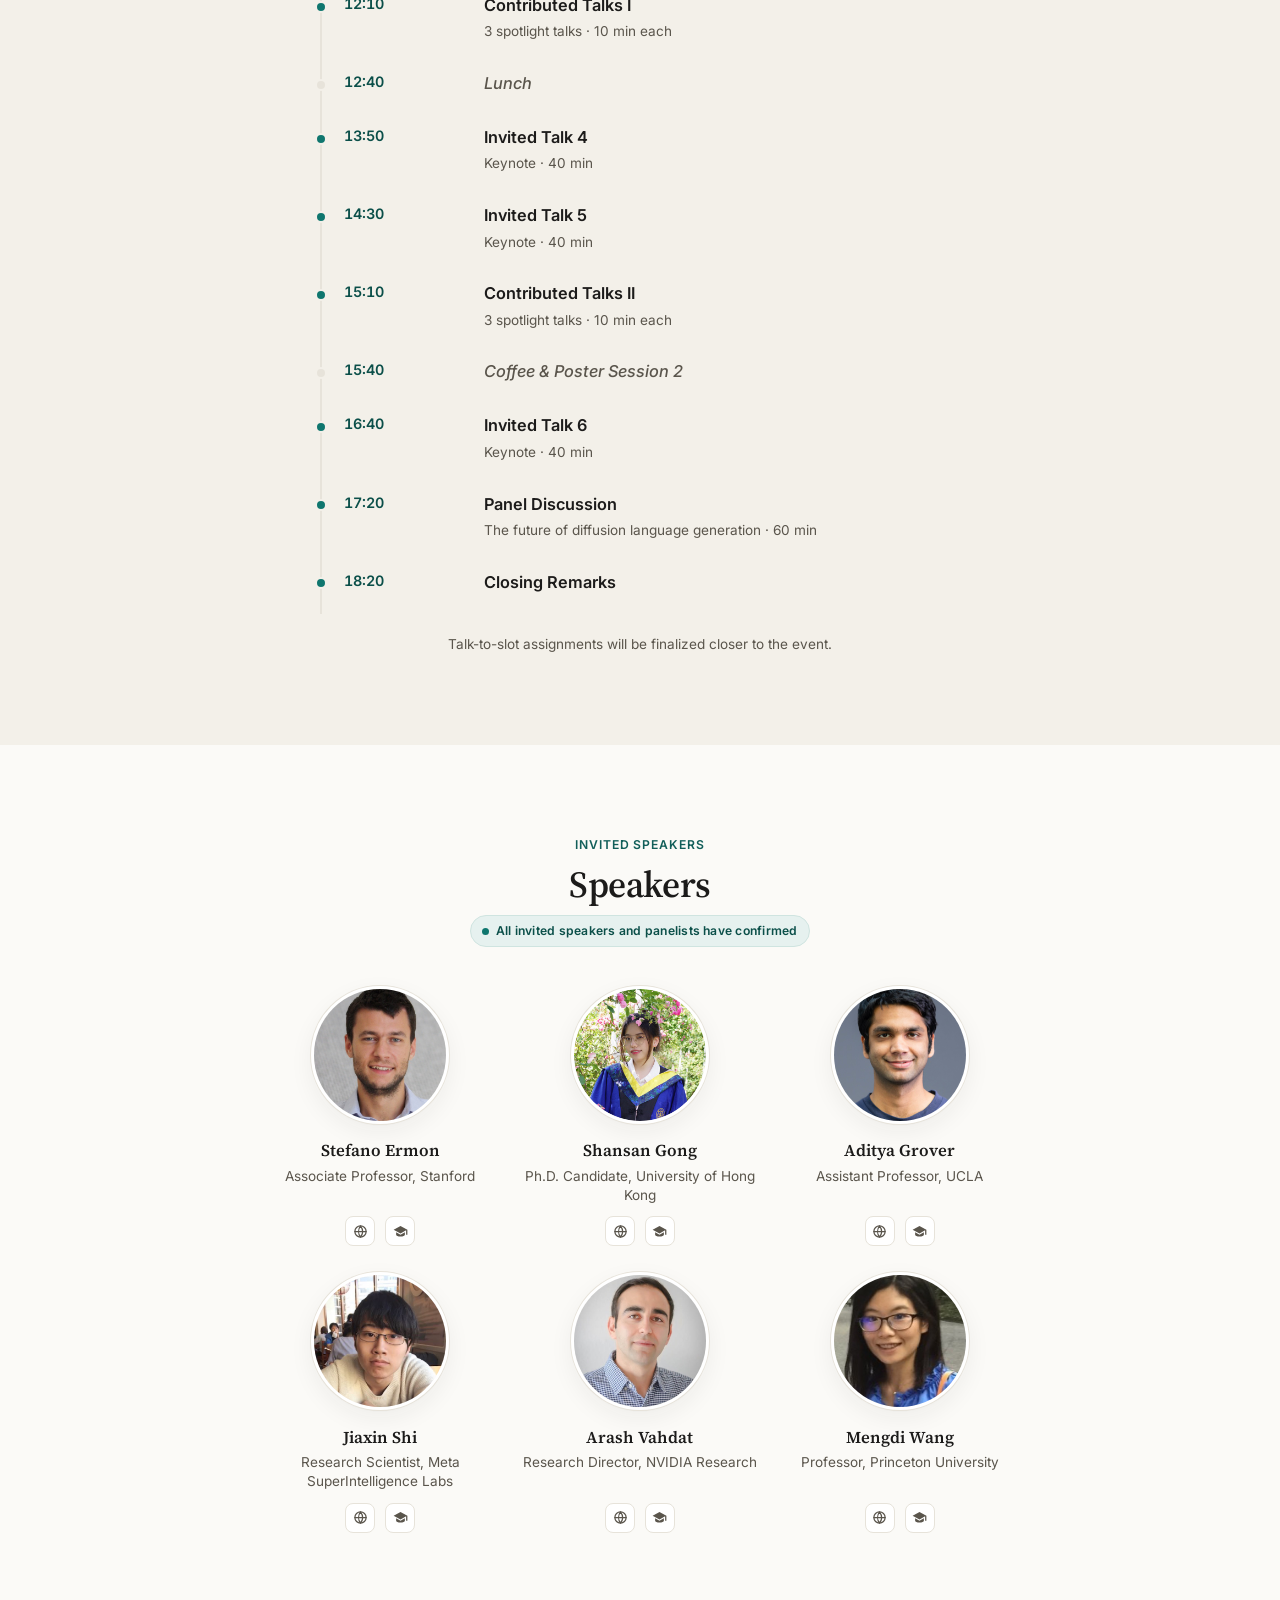
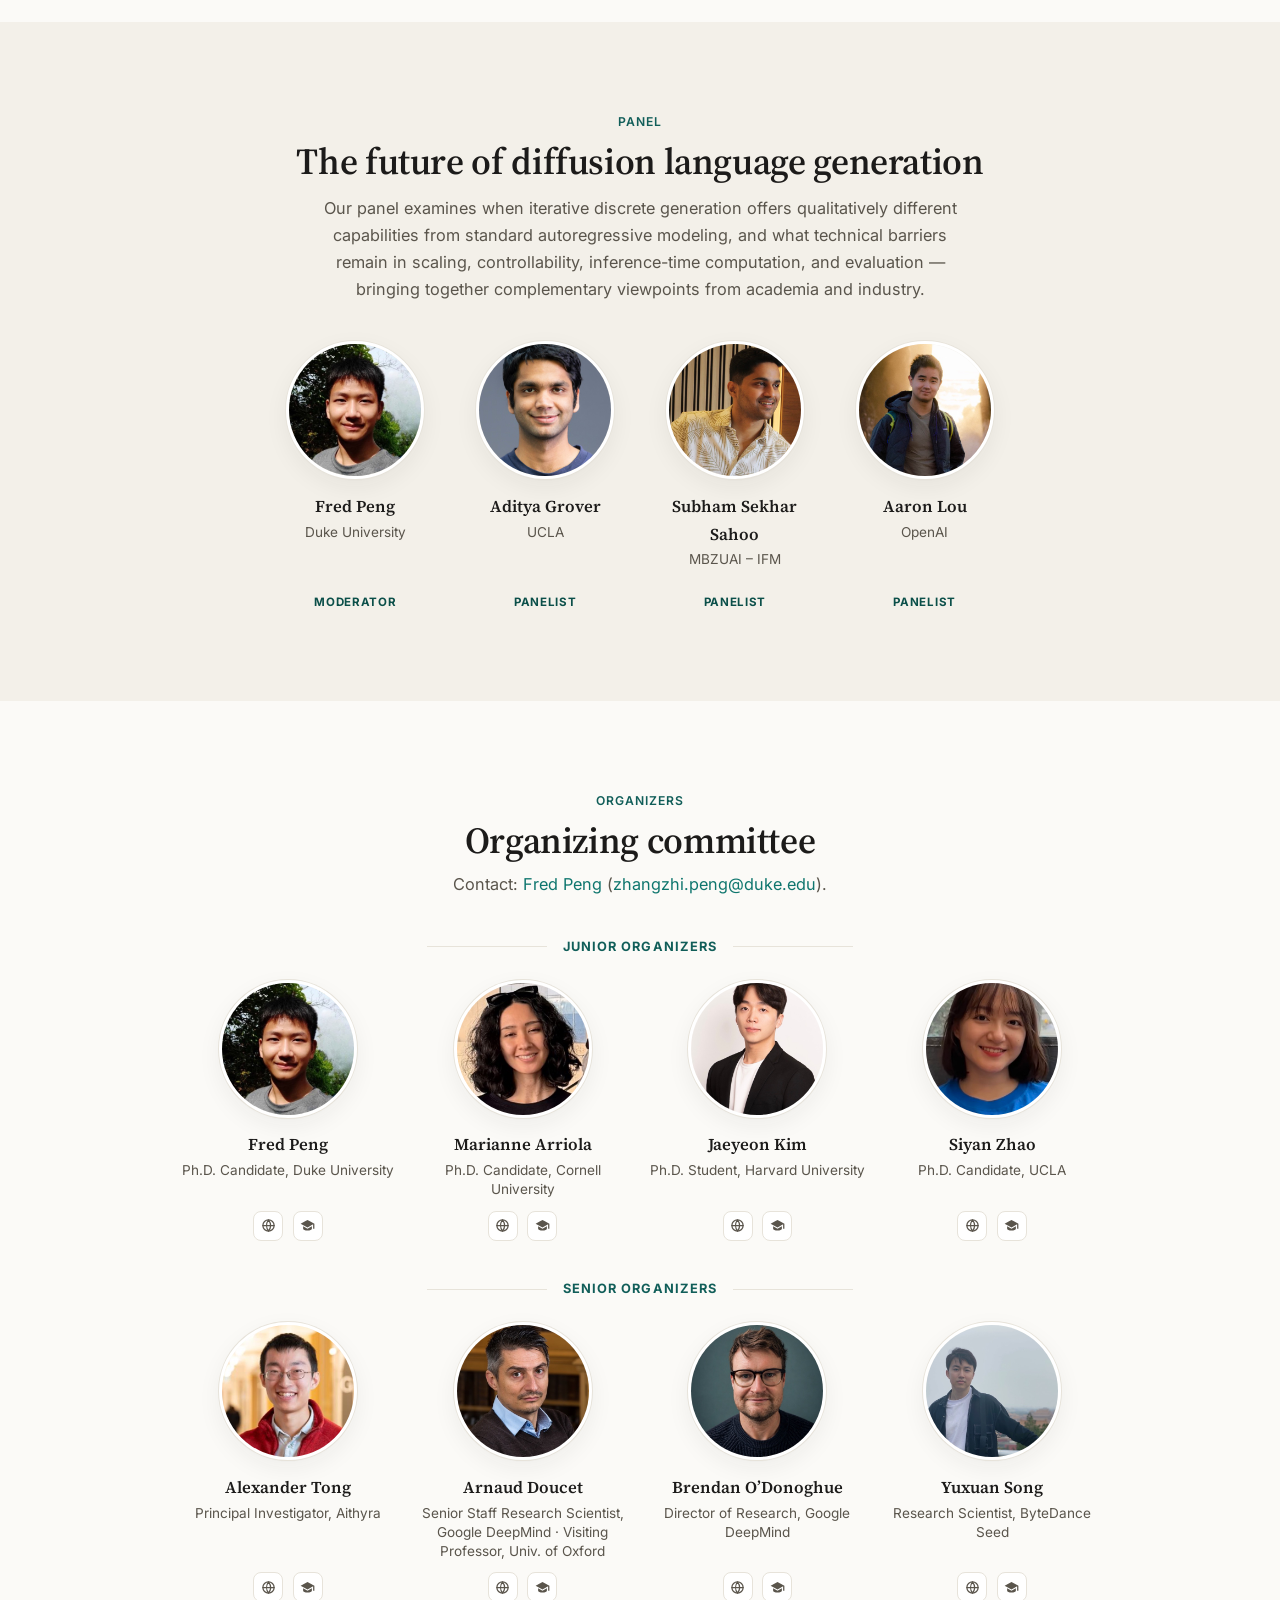
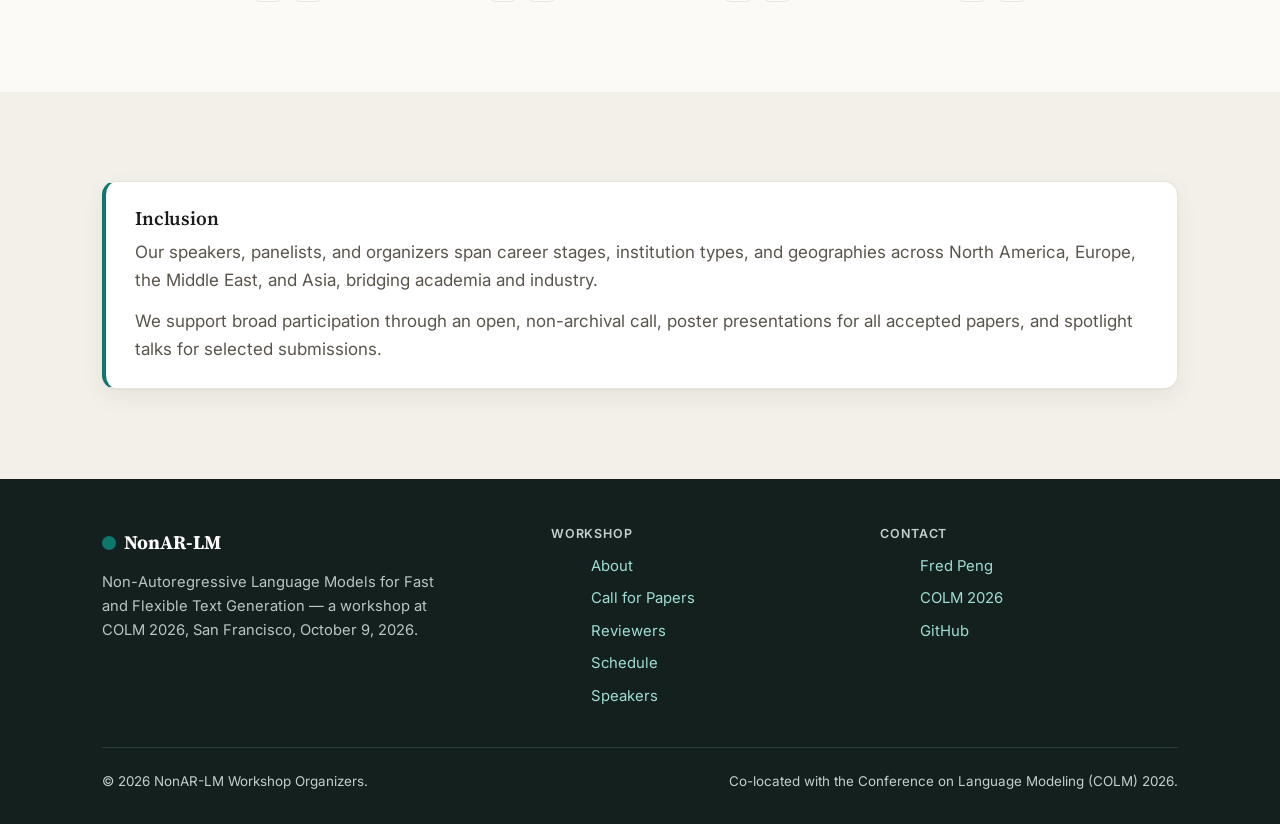
==== commit f68ddc2c: "Accept NeurIPS 2026 template in addition to COLM 2026" ====
--- a/index.html
+++ b/index.html
@@ -187,7 +187,7 @@
         <div class="cfp-grid">
           <ul class="cfp-facts">
             <li><svg aria-hidden="true" focusable="false" viewBox="0 0 24 24" fill="none" stroke="currentColor" stroke-width="2" stroke-linecap="round" stroke-linejoin="round"><path d="M14 2H6a2 2 0 0 0-2 2v16a2 2 0 0 0 2 2h12a2 2 0 0 0 2-2V8z"/><path d="M14 2v6h6"/></svg><span><b>Up to 9 pages</b>, excluding references and an optional appendix; shorter submissions are equally welcome.</span></li>
-            <li><svg aria-hidden="true" focusable="false" viewBox="0 0 24 24" fill="none" stroke="currentColor" stroke-width="2" stroke-linecap="round" stroke-linejoin="round"><polyline points="16 18 22 12 16 6"/><polyline points="8 6 2 12 8 18"/></svg><span><b>Use the COLM 2026 template.</b> Format submissions with the official <a href="https://github.com/COLM-org/Template/releases/tag/2026" target="_blank" rel="noopener">COLM 2026 LaTeX style files</a>, submission mode.</span></li>
+            <li><svg aria-hidden="true" focusable="false" viewBox="0 0 24 24" fill="none" stroke="currentColor" stroke-width="2" stroke-linecap="round" stroke-linejoin="round"><polyline points="16 18 22 12 16 6"/><polyline points="8 6 2 12 8 18"/></svg><span><b>Use the COLM 2026 or NeurIPS 2026 template.</b> Format submissions with the official <a href="https://github.com/COLM-org/Template/releases/tag/2026" target="_blank" rel="noopener">COLM 2026</a> or <a href="https://neurips.cc/Conferences/2026/PaperInformation/StyleFiles" target="_blank" rel="noopener">NeurIPS 2026</a> LaTeX style files, submission mode.</span></li>
             <li><svg aria-hidden="true" focusable="false" viewBox="0 0 24 24" fill="none" stroke="currentColor" stroke-width="2" stroke-linecap="round" stroke-linejoin="round"><path d="M12 3v18M3 12h18"/></svg><span><b>Non-archival.</b> Submitting does not preclude publishing elsewhere.</span></li>
             <li><svg aria-hidden="true" focusable="false" viewBox="0 0 24 24" fill="none" stroke="currentColor" stroke-width="2" stroke-linecap="round" stroke-linejoin="round"><circle cx="12" cy="12" r="3"/><path d="M2 12s3-7 10-7 10 7 10 7-3 7-10 7S2 12 2 12z"/></svg><span><b>Double-blind review.</b> Each submission receives at least three reviews.</span></li>
             <li><svg aria-hidden="true" focusable="false" viewBox="0 0 24 24" fill="none" stroke="currentColor" stroke-width="2" stroke-linecap="round" stroke-linejoin="round"><path d="M12 2 2 7l10 5 10-5-10-5zM2 17l10 5 10-5M2 12l10 5 10-5"/></svg><span><b>Six spotlight (contributed) talks</b> selected from submissions; <b>all accepted work</b> is presented as posters.</span></li>
@@ -202,7 +202,10 @@
             <a class="btn btn--ghost" href="https://github.com/COLM-org/Template/releases/tag/2026" target="_blank" rel="noopener" style="margin-top:.6rem">Get the COLM 2026 template
               <svg aria-hidden="true" focusable="false" viewBox="0 0 24 24" fill="none" stroke="currentColor" stroke-width="2" stroke-linecap="round" stroke-linejoin="round" style="width:16px;height:16px"><path d="M21 15v4a2 2 0 0 1-2 2H5a2 2 0 0 1-2-2v-4"/><polyline points="7 10 12 15 17 10"/><line x1="12" y1="15" x2="12" y2="3"/></svg>
             </a>
-            <p class="soon-note">Prefer the browser? <a href="https://www.overleaf.com/latex/templates/colm-2026-template/wbwzrwczsqvg" target="_blank" rel="noopener">Open in Overleaf</a>.</p>
+            <a class="btn btn--ghost" href="https://neurips.cc/Conferences/2026/PaperInformation/StyleFiles" target="_blank" rel="noopener" style="margin-top:.4rem">Get the NeurIPS 2026 template
+              <svg aria-hidden="true" focusable="false" viewBox="0 0 24 24" fill="none" stroke="currentColor" stroke-width="2" stroke-linecap="round" stroke-linejoin="round" style="width:16px;height:16px"><path d="M21 15v4a2 2 0 0 1-2 2H5a2 2 0 0 1-2-2v-4"/><polyline points="7 10 12 15 17 10"/><line x1="12" y1="15" x2="12" y2="3"/></svg>
+            </a>
+            <p class="soon-note">Prefer the browser? <a href="https://www.overleaf.com/latex/templates/colm-2026-template/wbwzrwczsqvg" target="_blank" rel="noopener">COLM 2026 on Overleaf</a>.</p>
             <p class="soon-note">The portal is open now. Submissions are due <b>June 23, 2026</b> (AoE).</p>
           </aside>
         </div>
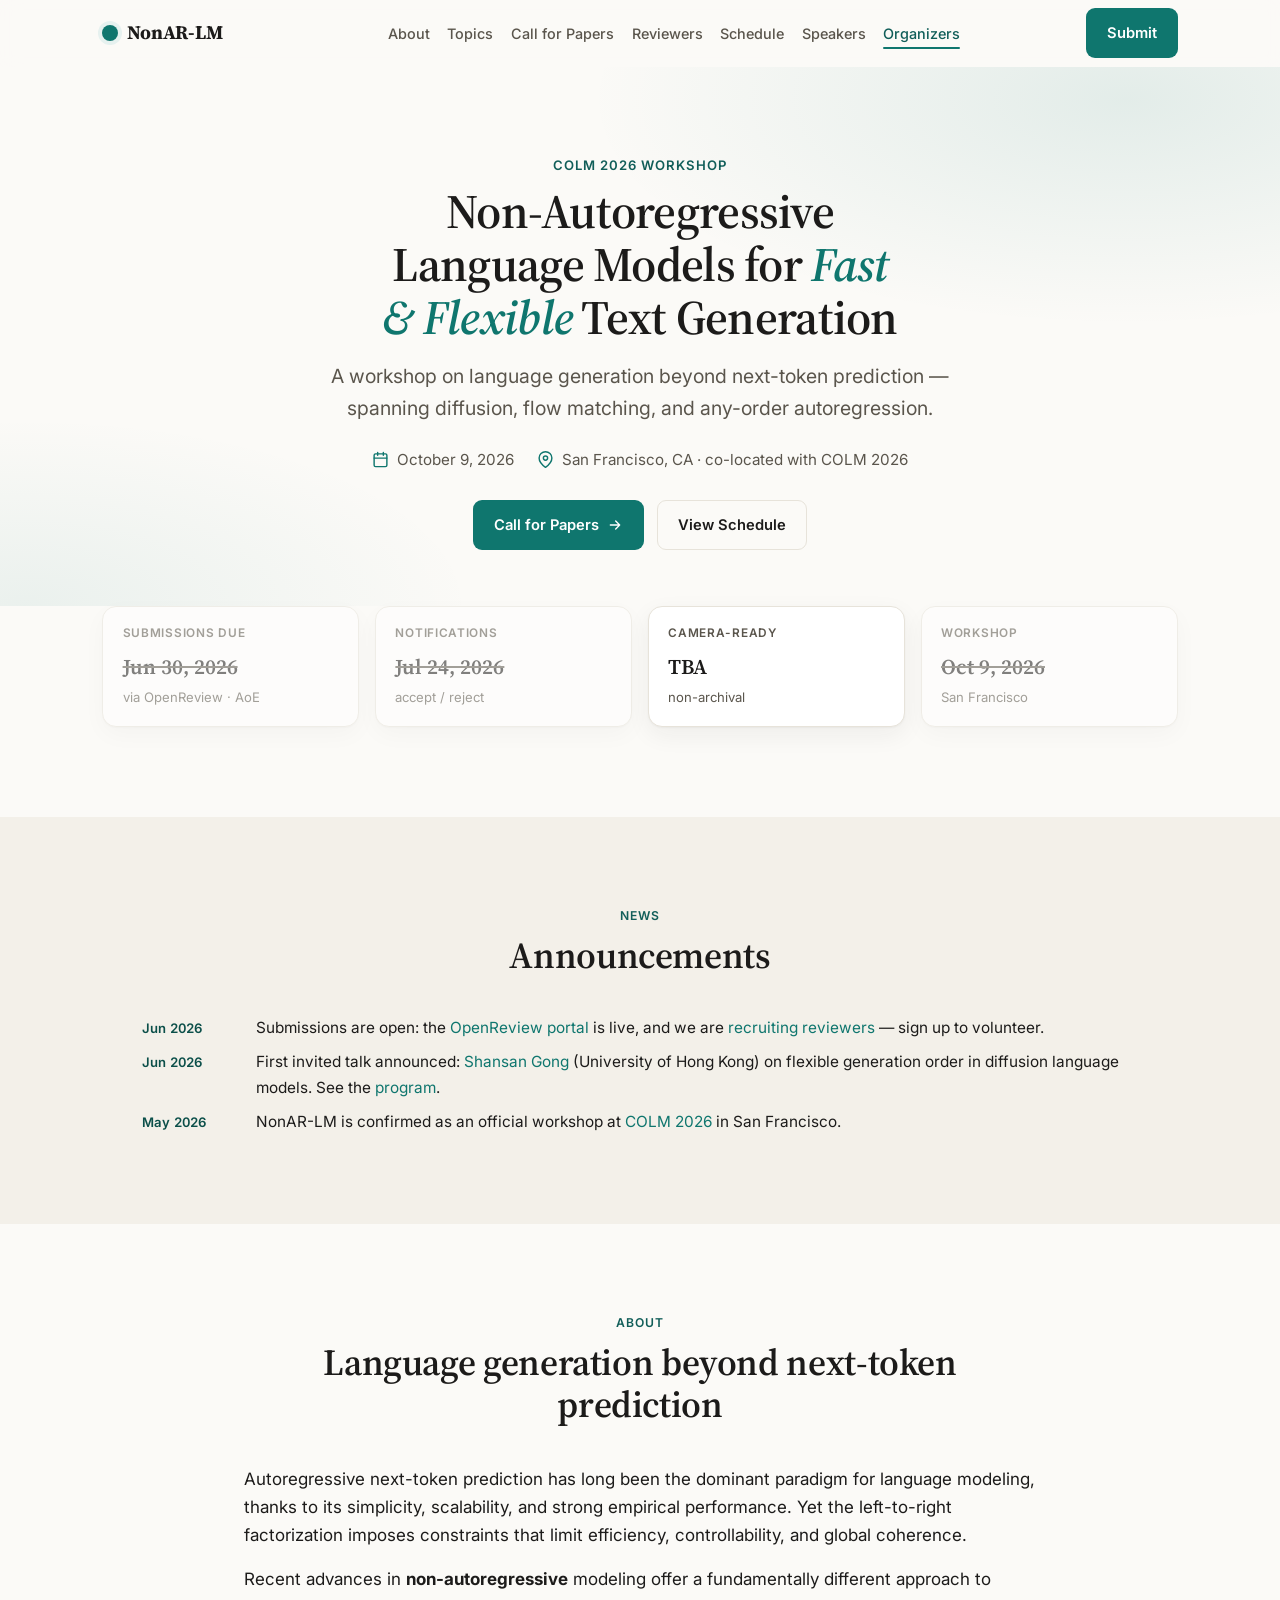
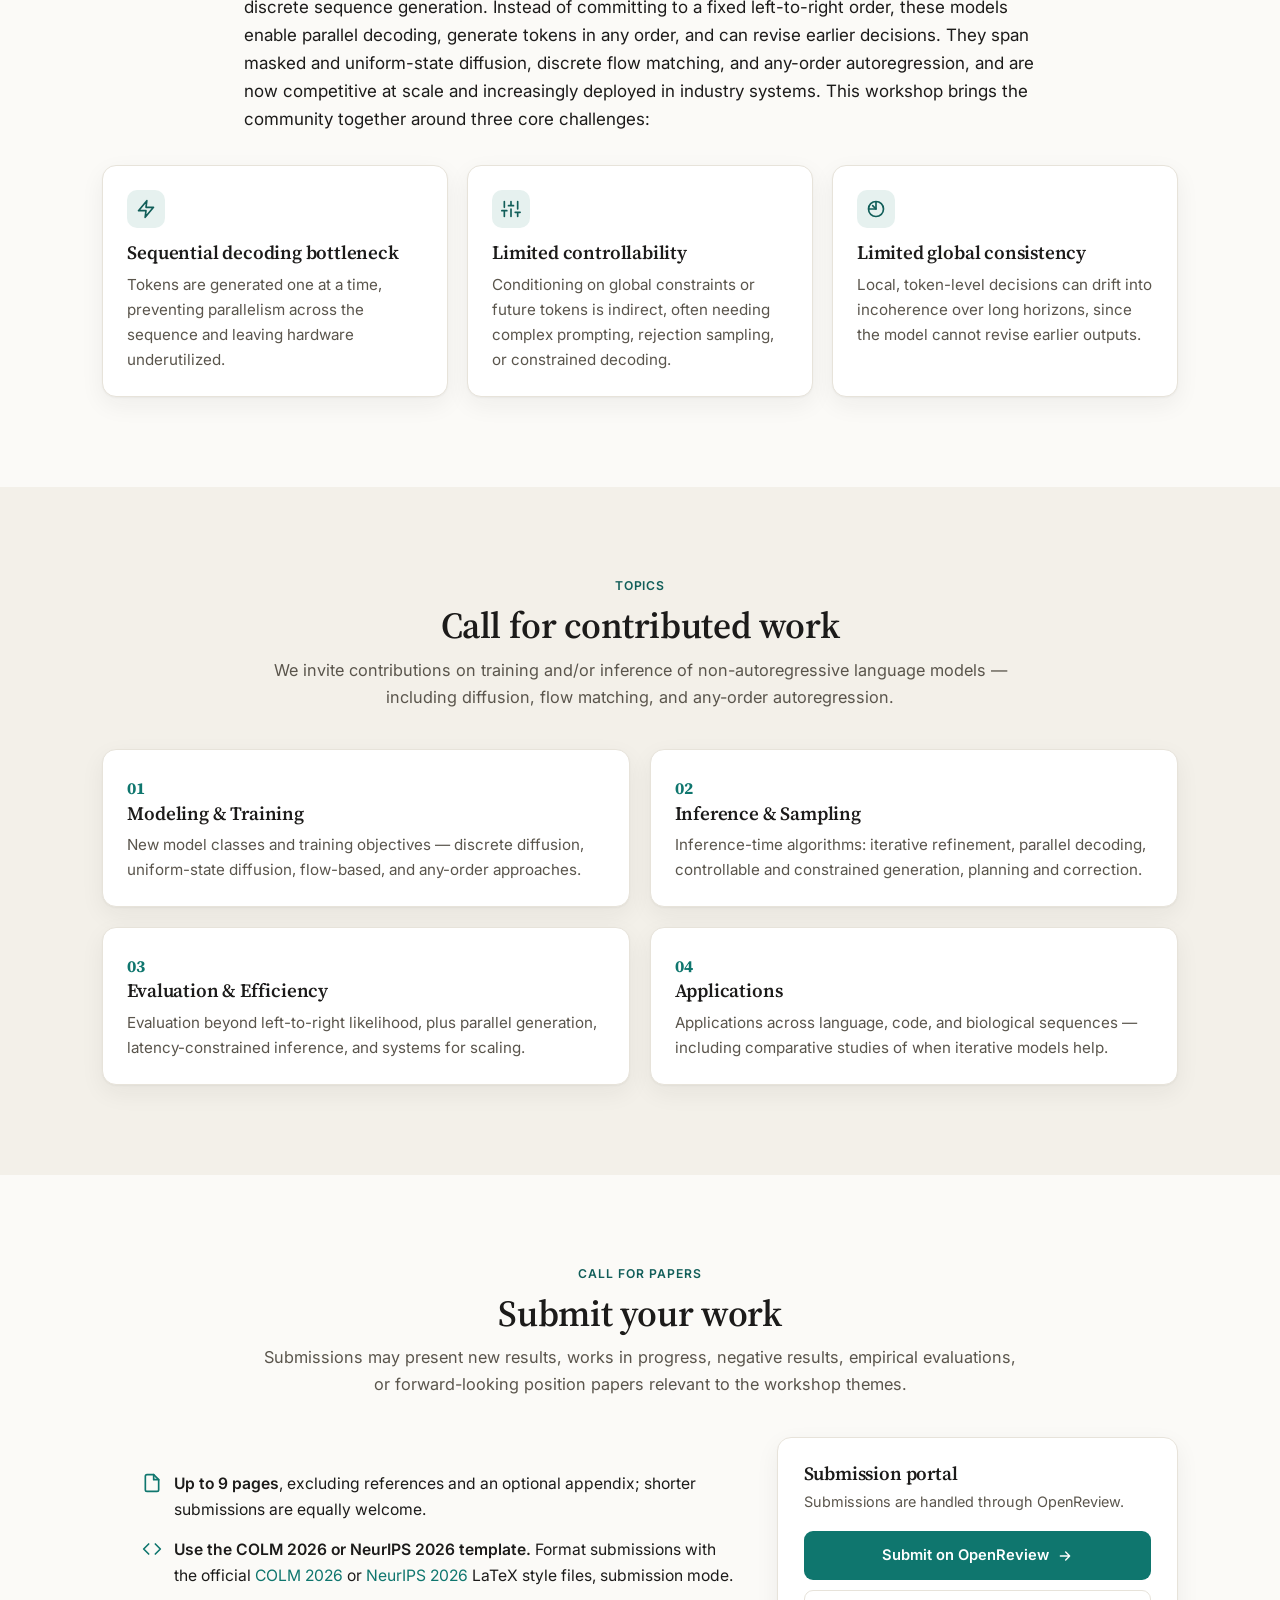
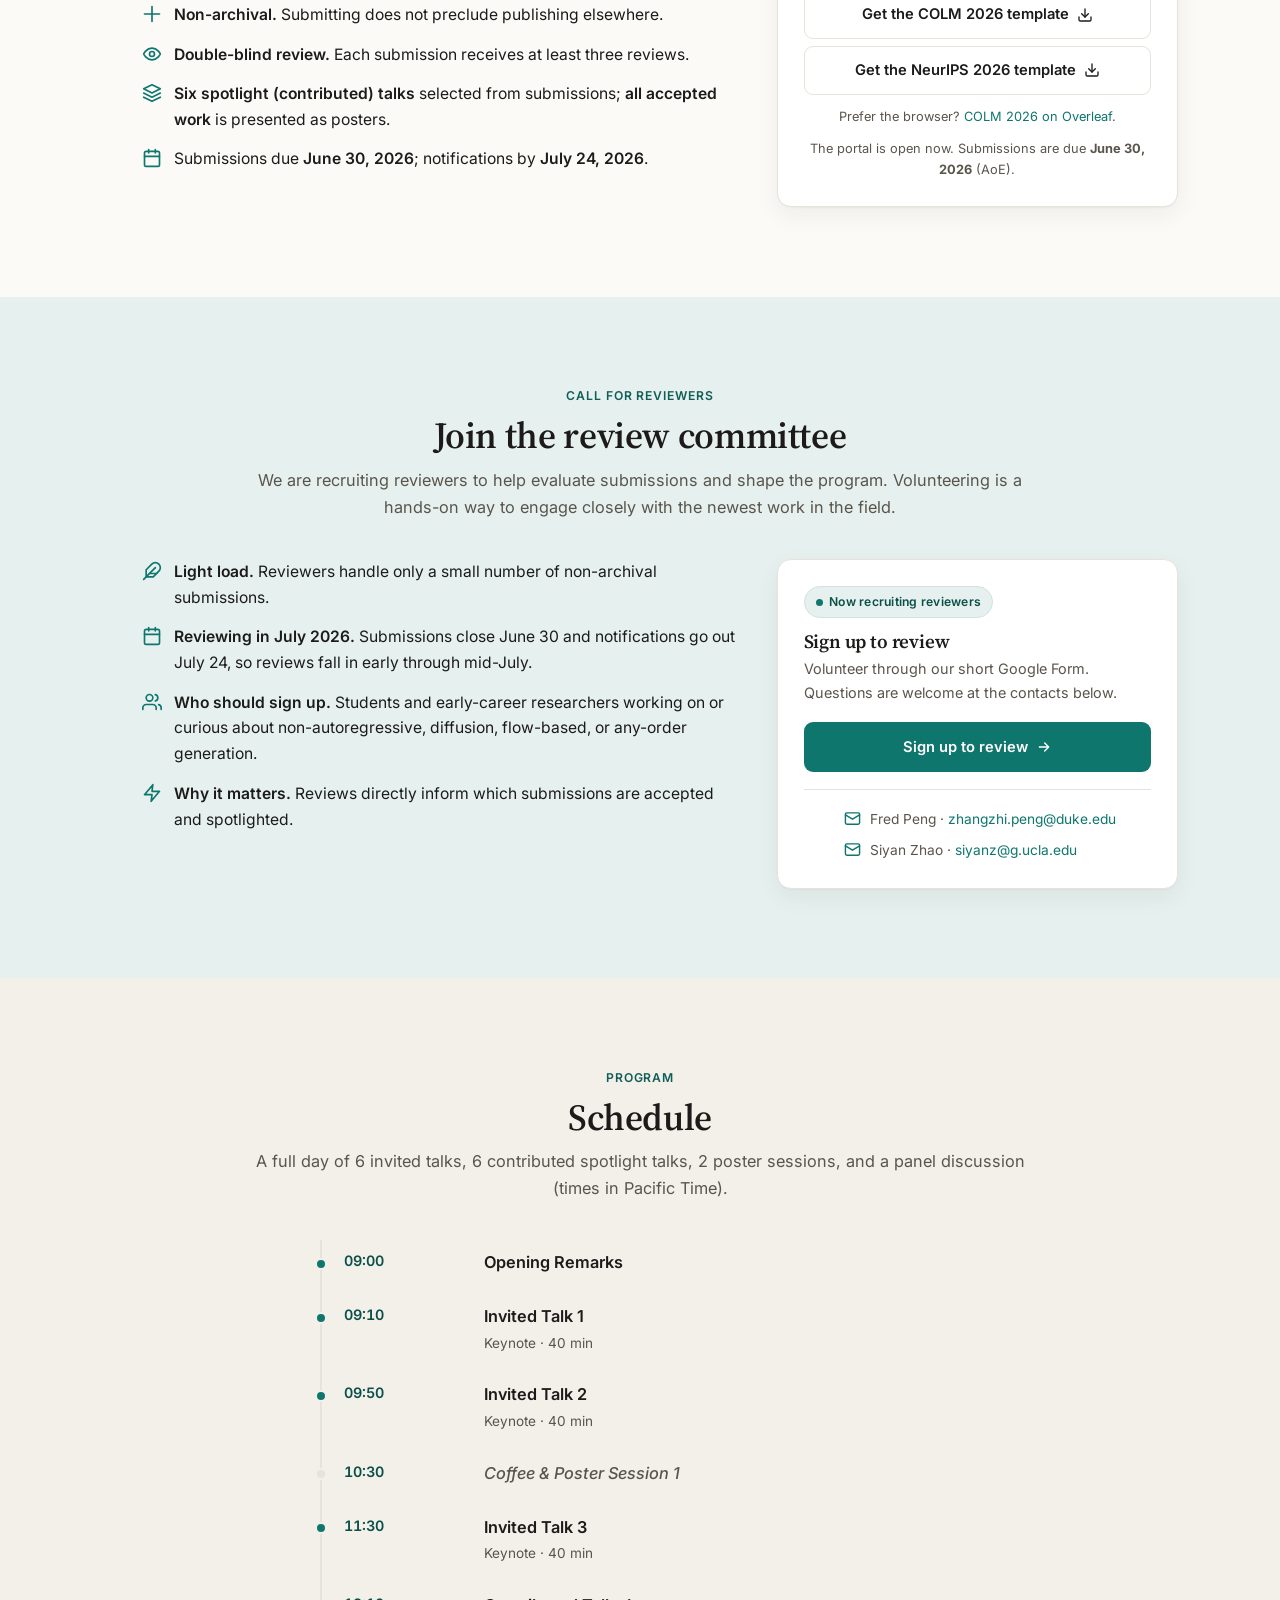
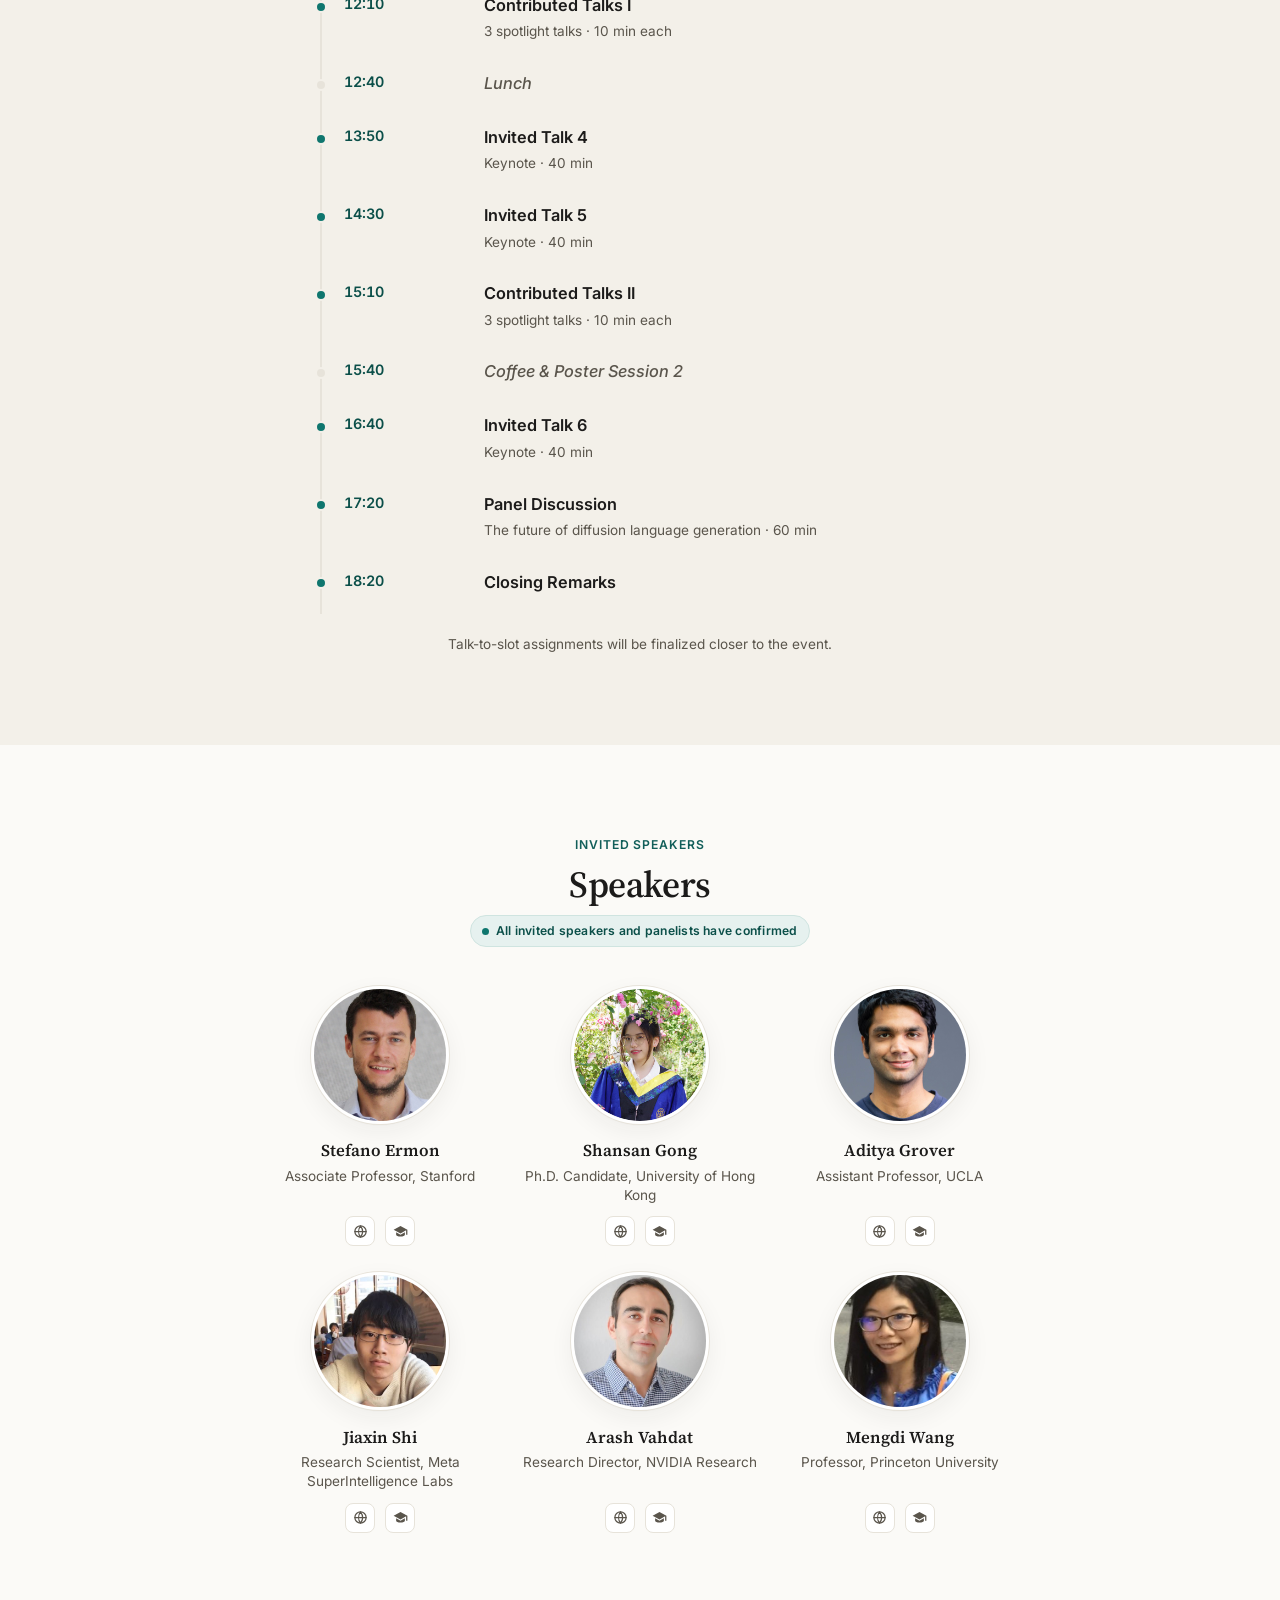
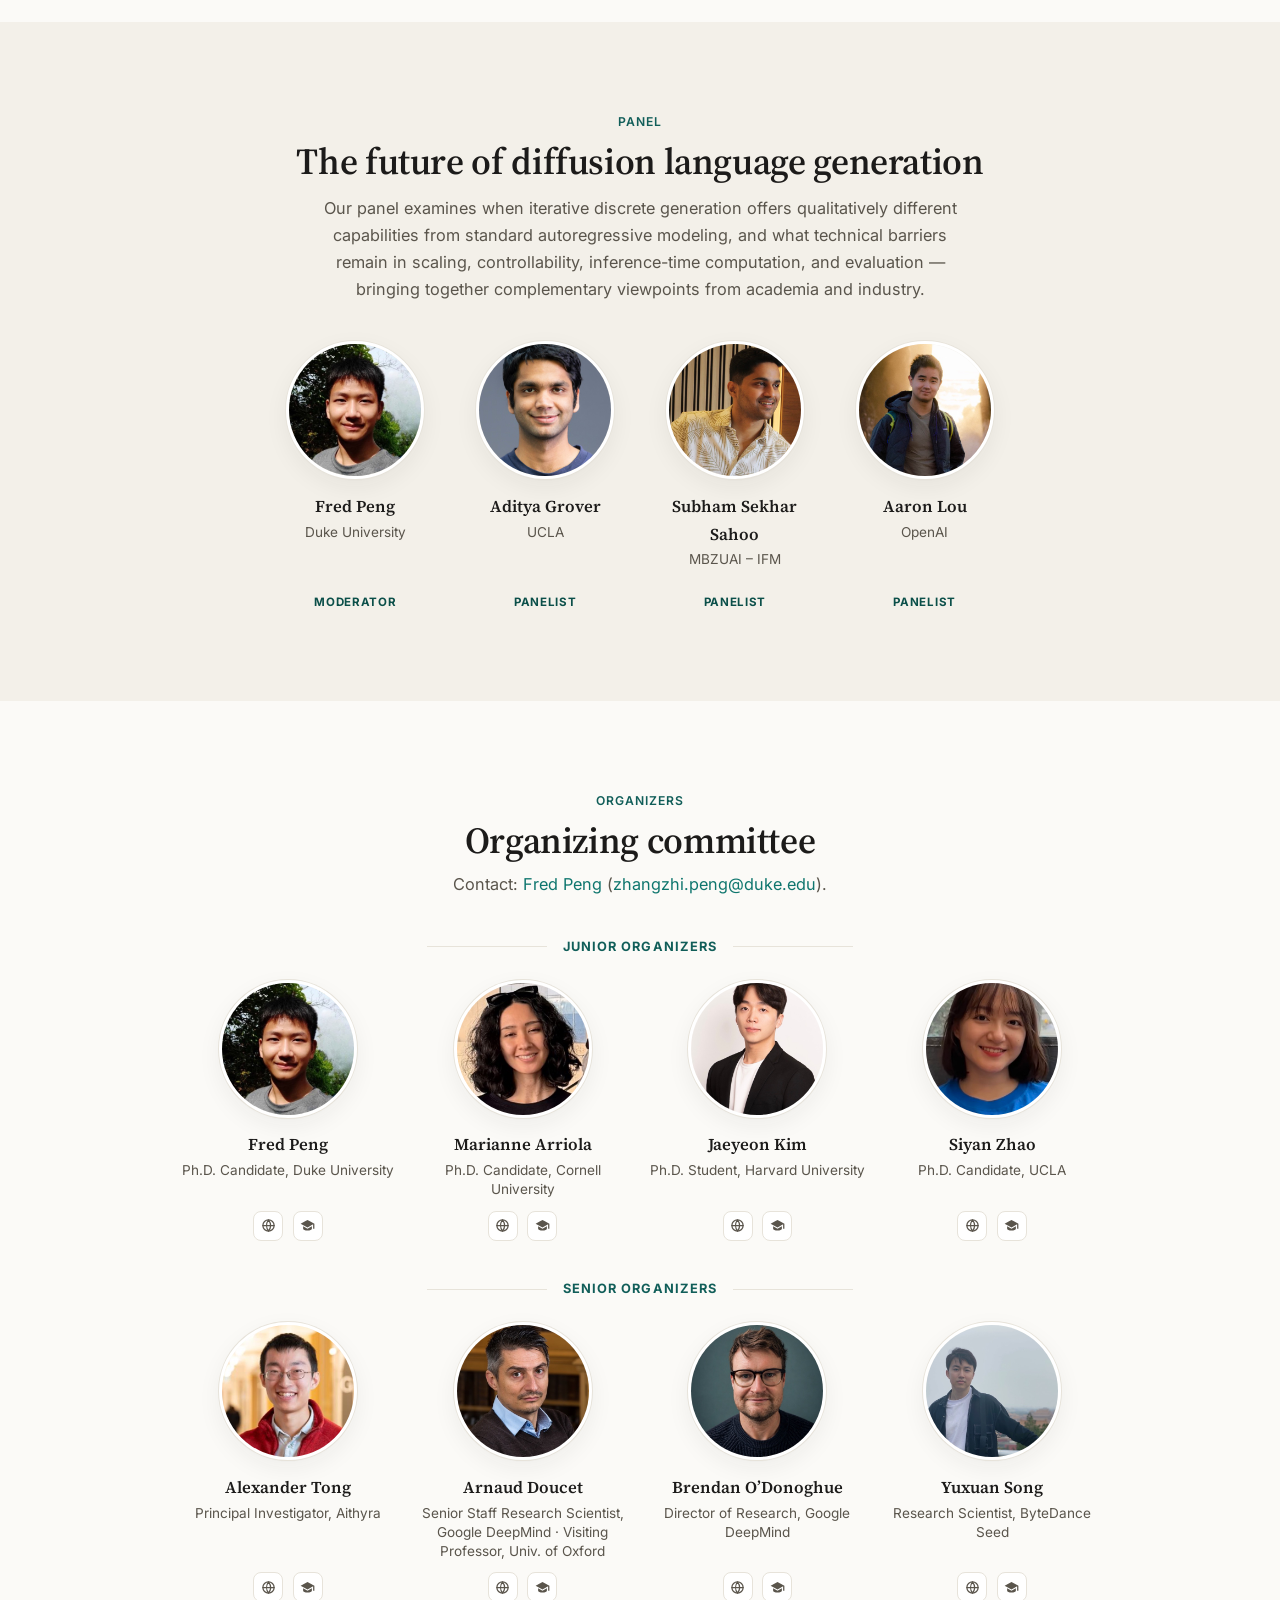
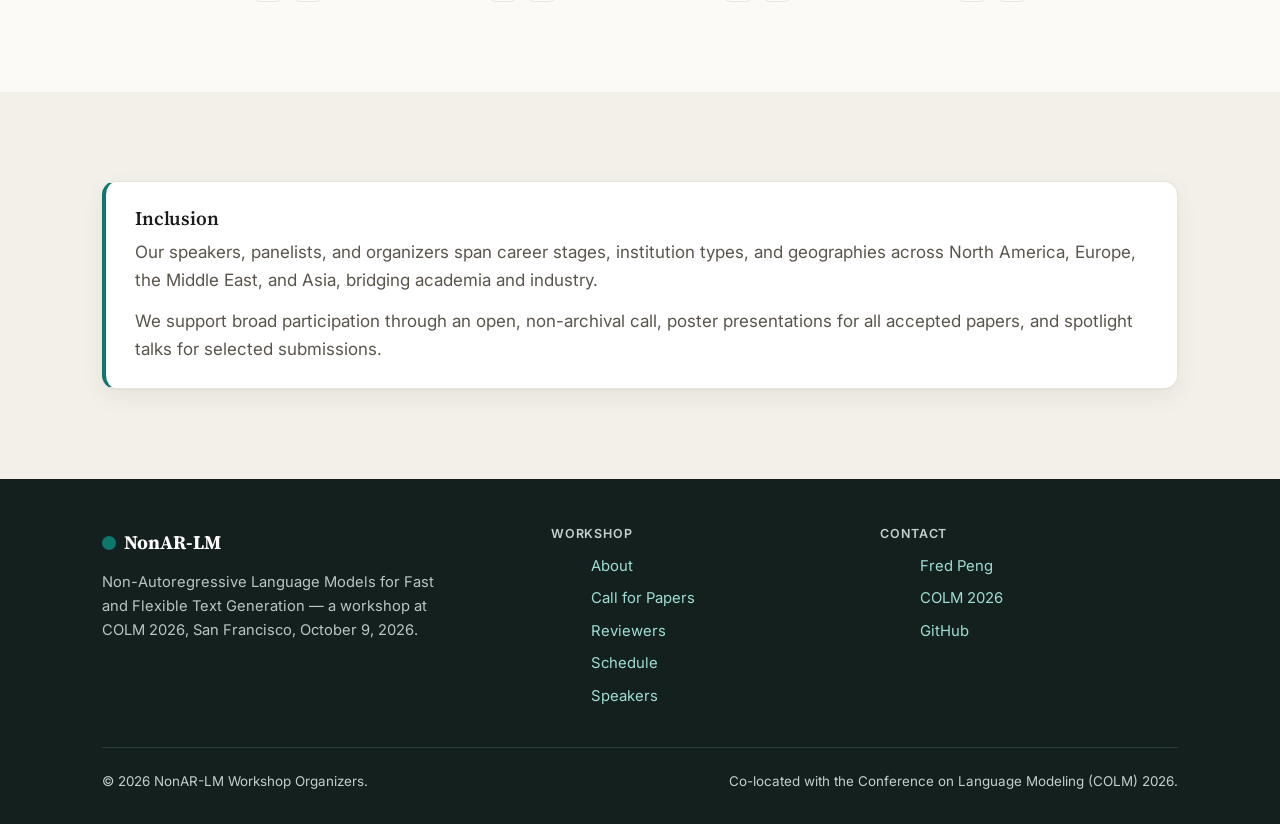
==== commit 9a911ce3: "Postpone submission deadline to June 30, 2026 Extends the paper submission window by one week (Jun 2" ====
--- a/index.html
+++ b/index.html
@@ -74,9 +74,9 @@
     <section class="section" id="dates" aria-label="Key dates" style="padding-top:0">
       <div class="container">
         <div class="dates">
-          <div class="date-card" data-deadline="2026-06-23">
+          <div class="date-card" data-deadline="2026-06-30">
             <div class="date-label">Submissions Due</div>
-            <div class="date-value">Jun 23, 2026</div>
+            <div class="date-value">Jun 30, 2026</div>
             <div class="date-sub">via OpenReview · AoE</div>
           </div>
           <div class="date-card" data-deadline="2026-07-24">
@@ -191,7 +191,7 @@
             <li><svg aria-hidden="true" focusable="false" viewBox="0 0 24 24" fill="none" stroke="currentColor" stroke-width="2" stroke-linecap="round" stroke-linejoin="round"><path d="M12 3v18M3 12h18"/></svg><span><b>Non-archival.</b> Submitting does not preclude publishing elsewhere.</span></li>
             <li><svg aria-hidden="true" focusable="false" viewBox="0 0 24 24" fill="none" stroke="currentColor" stroke-width="2" stroke-linecap="round" stroke-linejoin="round"><circle cx="12" cy="12" r="3"/><path d="M2 12s3-7 10-7 10 7 10 7-3 7-10 7S2 12 2 12z"/></svg><span><b>Double-blind review.</b> Each submission receives at least three reviews.</span></li>
             <li><svg aria-hidden="true" focusable="false" viewBox="0 0 24 24" fill="none" stroke="currentColor" stroke-width="2" stroke-linecap="round" stroke-linejoin="round"><path d="M12 2 2 7l10 5 10-5-10-5zM2 17l10 5 10-5M2 12l10 5 10-5"/></svg><span><b>Six spotlight (contributed) talks</b> selected from submissions; <b>all accepted work</b> is presented as posters.</span></li>
-            <li><svg aria-hidden="true" focusable="false" viewBox="0 0 24 24" fill="none" stroke="currentColor" stroke-width="2" stroke-linecap="round" stroke-linejoin="round"><rect x="3" y="4" width="18" height="18" rx="2"/><path d="M16 2v4M8 2v4M3 10h18"/></svg><span>Submissions due <b>June 23, 2026</b>; notifications by <b>July 24, 2026</b>.</span></li>
+            <li><svg aria-hidden="true" focusable="false" viewBox="0 0 24 24" fill="none" stroke="currentColor" stroke-width="2" stroke-linecap="round" stroke-linejoin="round"><rect x="3" y="4" width="18" height="18" rx="2"/><path d="M16 2v4M8 2v4M3 10h18"/></svg><span>Submissions due <b>June 30, 2026</b>; notifications by <b>July 24, 2026</b>.</span></li>
           </ul>
           <aside class="cfp-side">
             <h3>Submission portal</h3>
@@ -206,7 +206,7 @@
               <svg aria-hidden="true" focusable="false" viewBox="0 0 24 24" fill="none" stroke="currentColor" stroke-width="2" stroke-linecap="round" stroke-linejoin="round" style="width:16px;height:16px"><path d="M21 15v4a2 2 0 0 1-2 2H5a2 2 0 0 1-2-2v-4"/><polyline points="7 10 12 15 17 10"/><line x1="12" y1="15" x2="12" y2="3"/></svg>
             </a>
             <p class="soon-note">Prefer the browser? <a href="https://www.overleaf.com/latex/templates/colm-2026-template/wbwzrwczsqvg" target="_blank" rel="noopener">COLM 2026 on Overleaf</a>.</p>
-            <p class="soon-note">The portal is open now. Submissions are due <b>June 23, 2026</b> (AoE).</p>
+            <p class="soon-note">The portal is open now. Submissions are due <b>June 30, 2026</b> (AoE).</p>
           </aside>
         </div>
       </div>
@@ -223,7 +223,7 @@
         <div class="cfp-grid">
           <ul class="cfp-facts">
             <li><svg aria-hidden="true" focusable="false" viewBox="0 0 24 24" fill="none" stroke="currentColor" stroke-width="2" stroke-linecap="round" stroke-linejoin="round"><path d="M20.24 12.24a6 6 0 0 0-8.49-8.49L5 10.5V19h8.5z"/><path d="M16 8 2 22"/><path d="M17.5 15H9"/></svg><span><b>Light load.</b> Reviewers handle only a small number of non-archival submissions.</span></li>
-            <li><svg aria-hidden="true" focusable="false" viewBox="0 0 24 24" fill="none" stroke="currentColor" stroke-width="2" stroke-linecap="round" stroke-linejoin="round"><rect x="3" y="4" width="18" height="18" rx="2"/><path d="M16 2v4M8 2v4M3 10h18"/></svg><span><b>Reviewing in July 2026.</b> Submissions close June 23 and notifications go out July 24, so reviews fall in late June through mid-July.</span></li>
+            <li><svg aria-hidden="true" focusable="false" viewBox="0 0 24 24" fill="none" stroke="currentColor" stroke-width="2" stroke-linecap="round" stroke-linejoin="round"><rect x="3" y="4" width="18" height="18" rx="2"/><path d="M16 2v4M8 2v4M3 10h18"/></svg><span><b>Reviewing in July 2026.</b> Submissions close June 30 and notifications go out July 24, so reviews fall in early through mid-July.</span></li>
             <li><svg aria-hidden="true" focusable="false" viewBox="0 0 24 24" fill="none" stroke="currentColor" stroke-width="2" stroke-linecap="round" stroke-linejoin="round"><path d="M17 21v-2a4 4 0 0 0-4-4H5a4 4 0 0 0-4 4v2"/><circle cx="9" cy="7" r="4"/><path d="M23 21v-2a4 4 0 0 0-3-3.87M16 3.13a4 4 0 0 1 0 7.75"/></svg><span><b>Who should sign up.</b> Students and early-career researchers working on or curious about non-autoregressive, diffusion, flow-based, or any-order generation.</span></li>
             <li><svg aria-hidden="true" focusable="false" viewBox="0 0 24 24" fill="none" stroke="currentColor" stroke-width="2" stroke-linecap="round" stroke-linejoin="round"><path d="M13 2 3 14h9l-1 8 10-12h-9l1-8z"/></svg><span><b>Why it matters.</b> Reviews directly inform which submissions are accepted and spotlighted.</span></li>
           </ul>
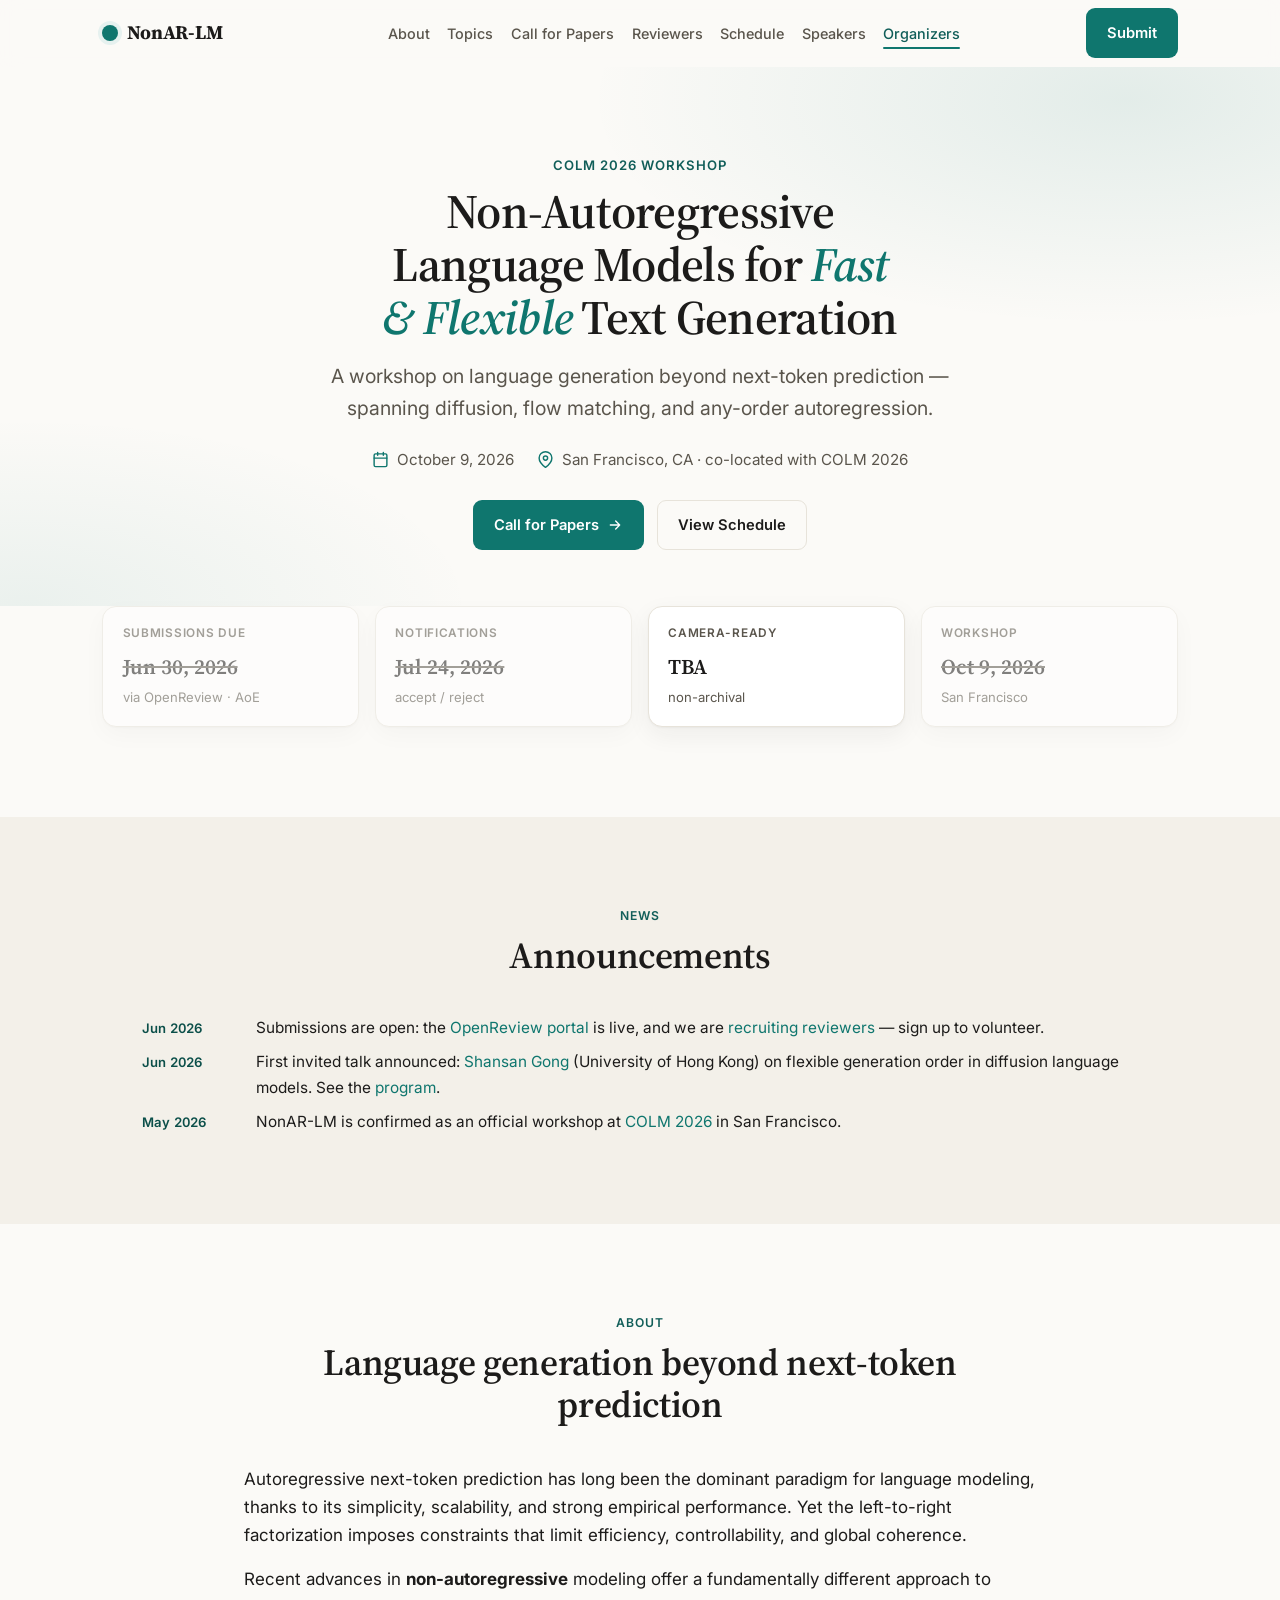
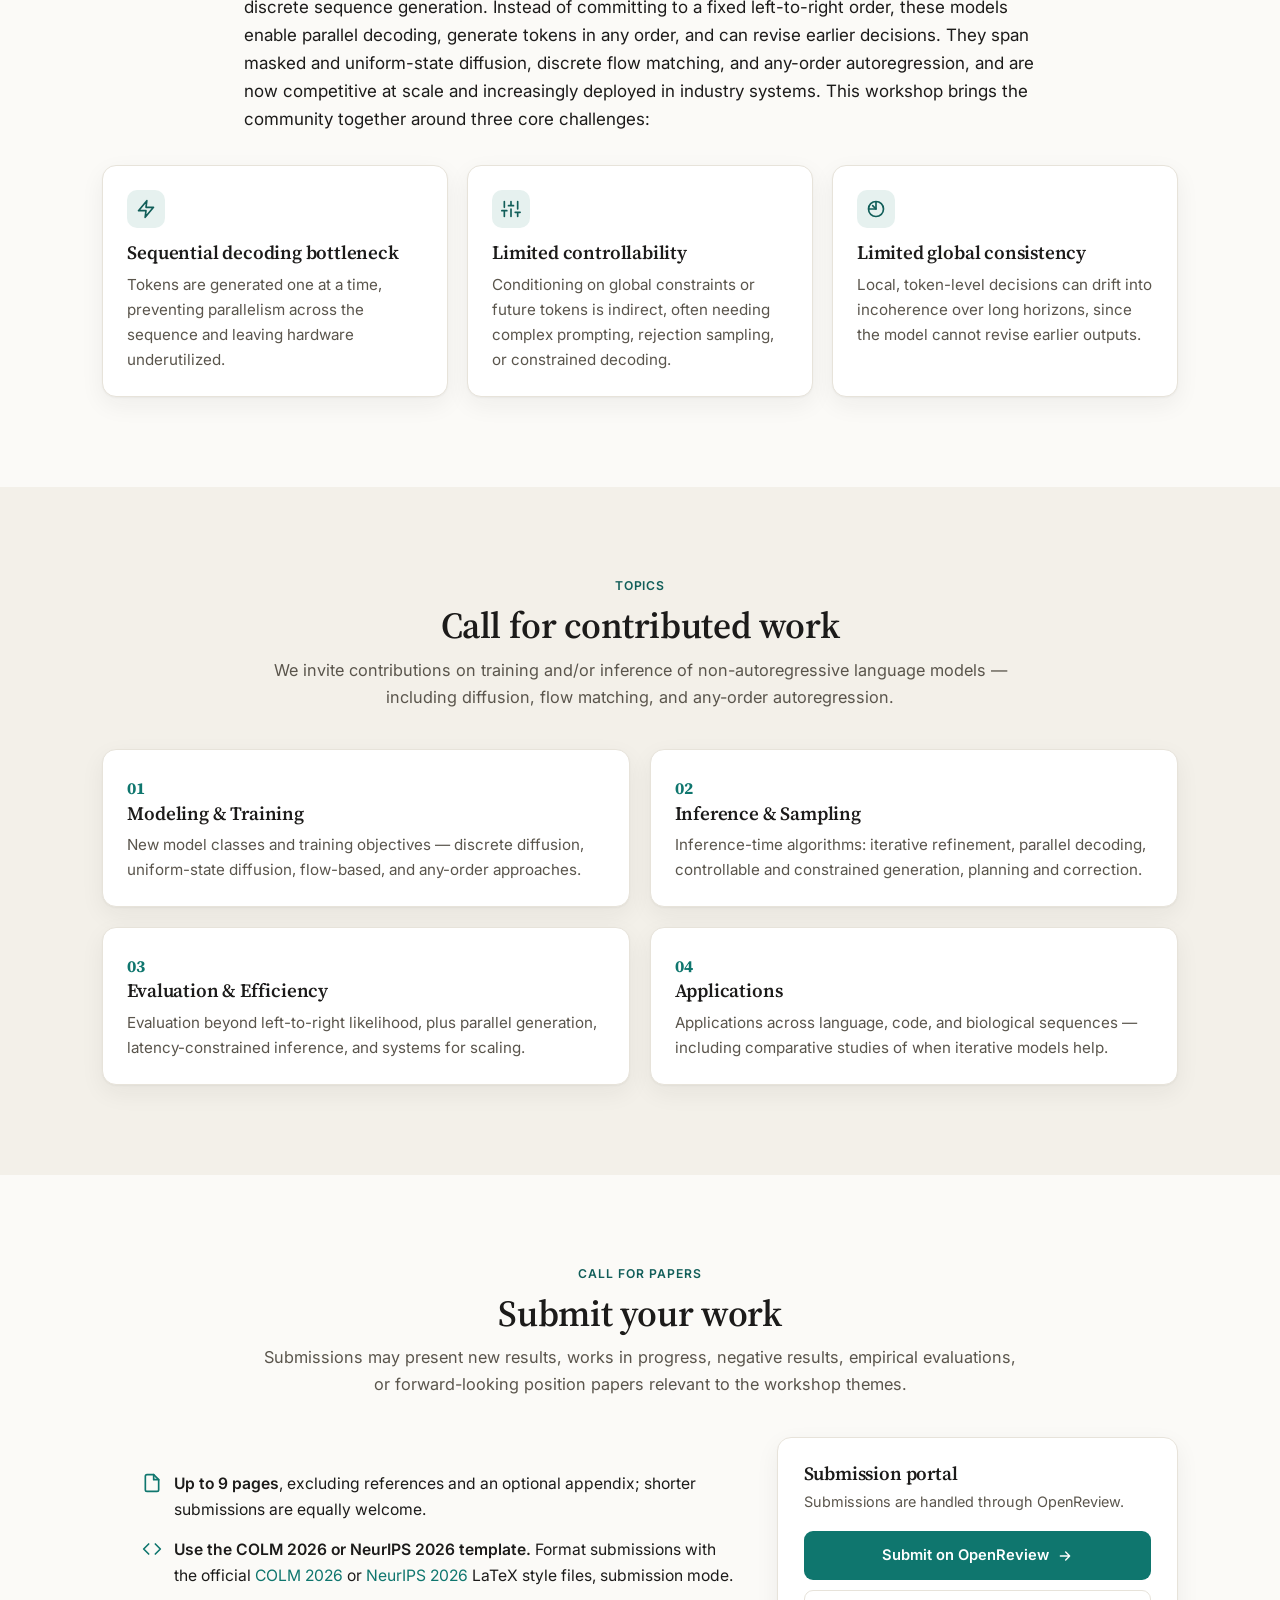
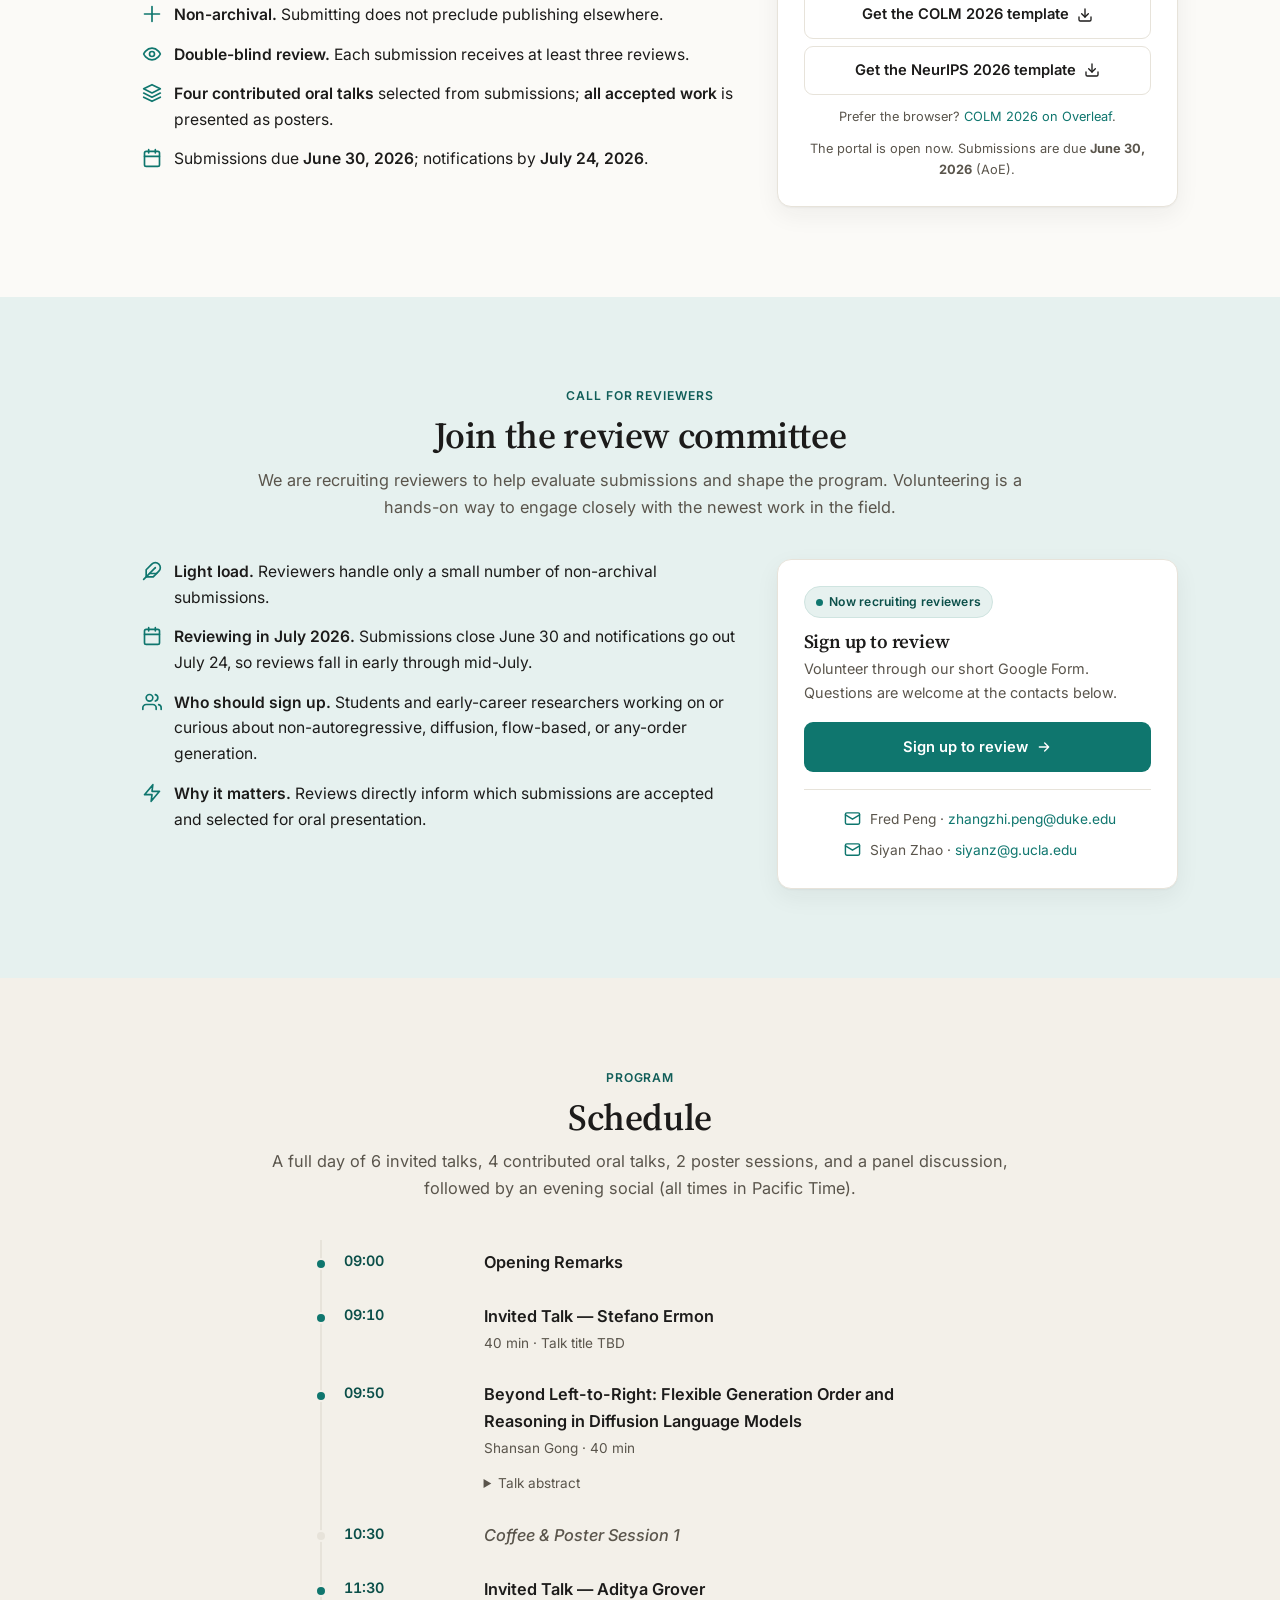
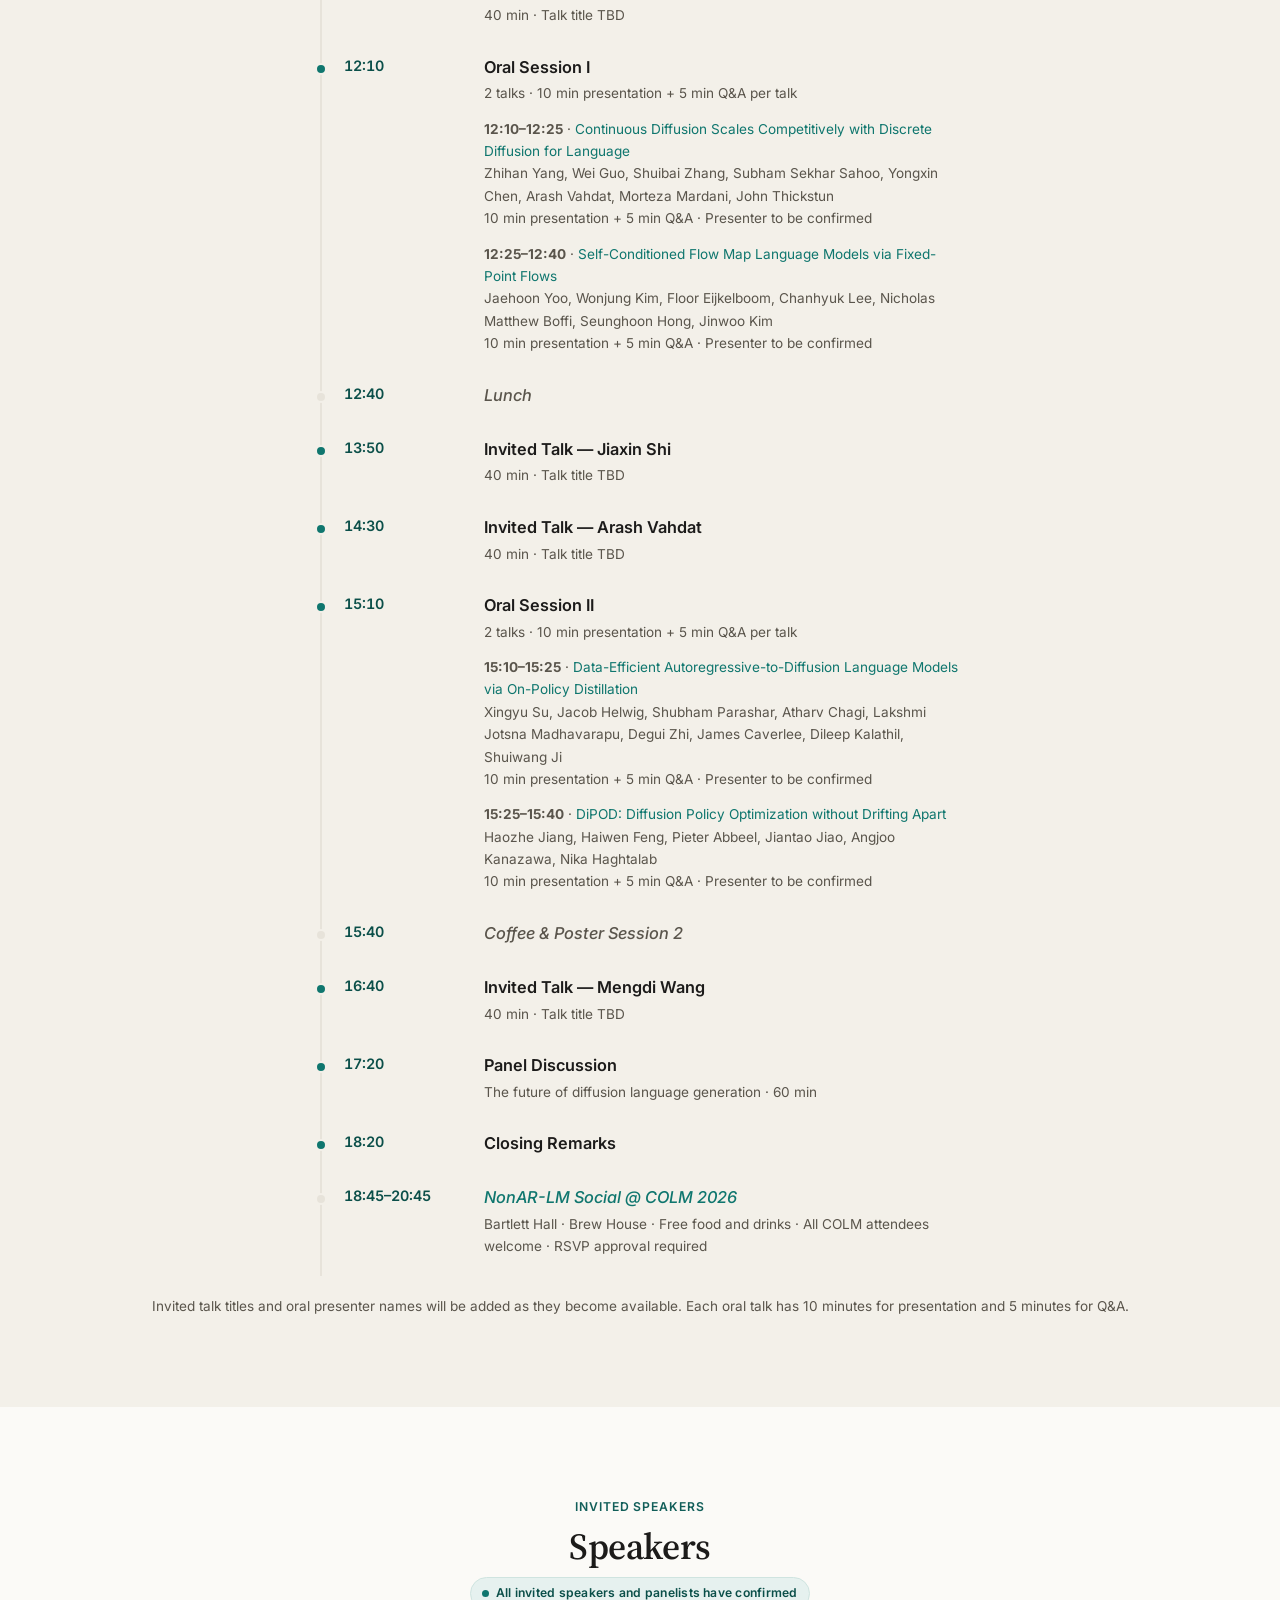
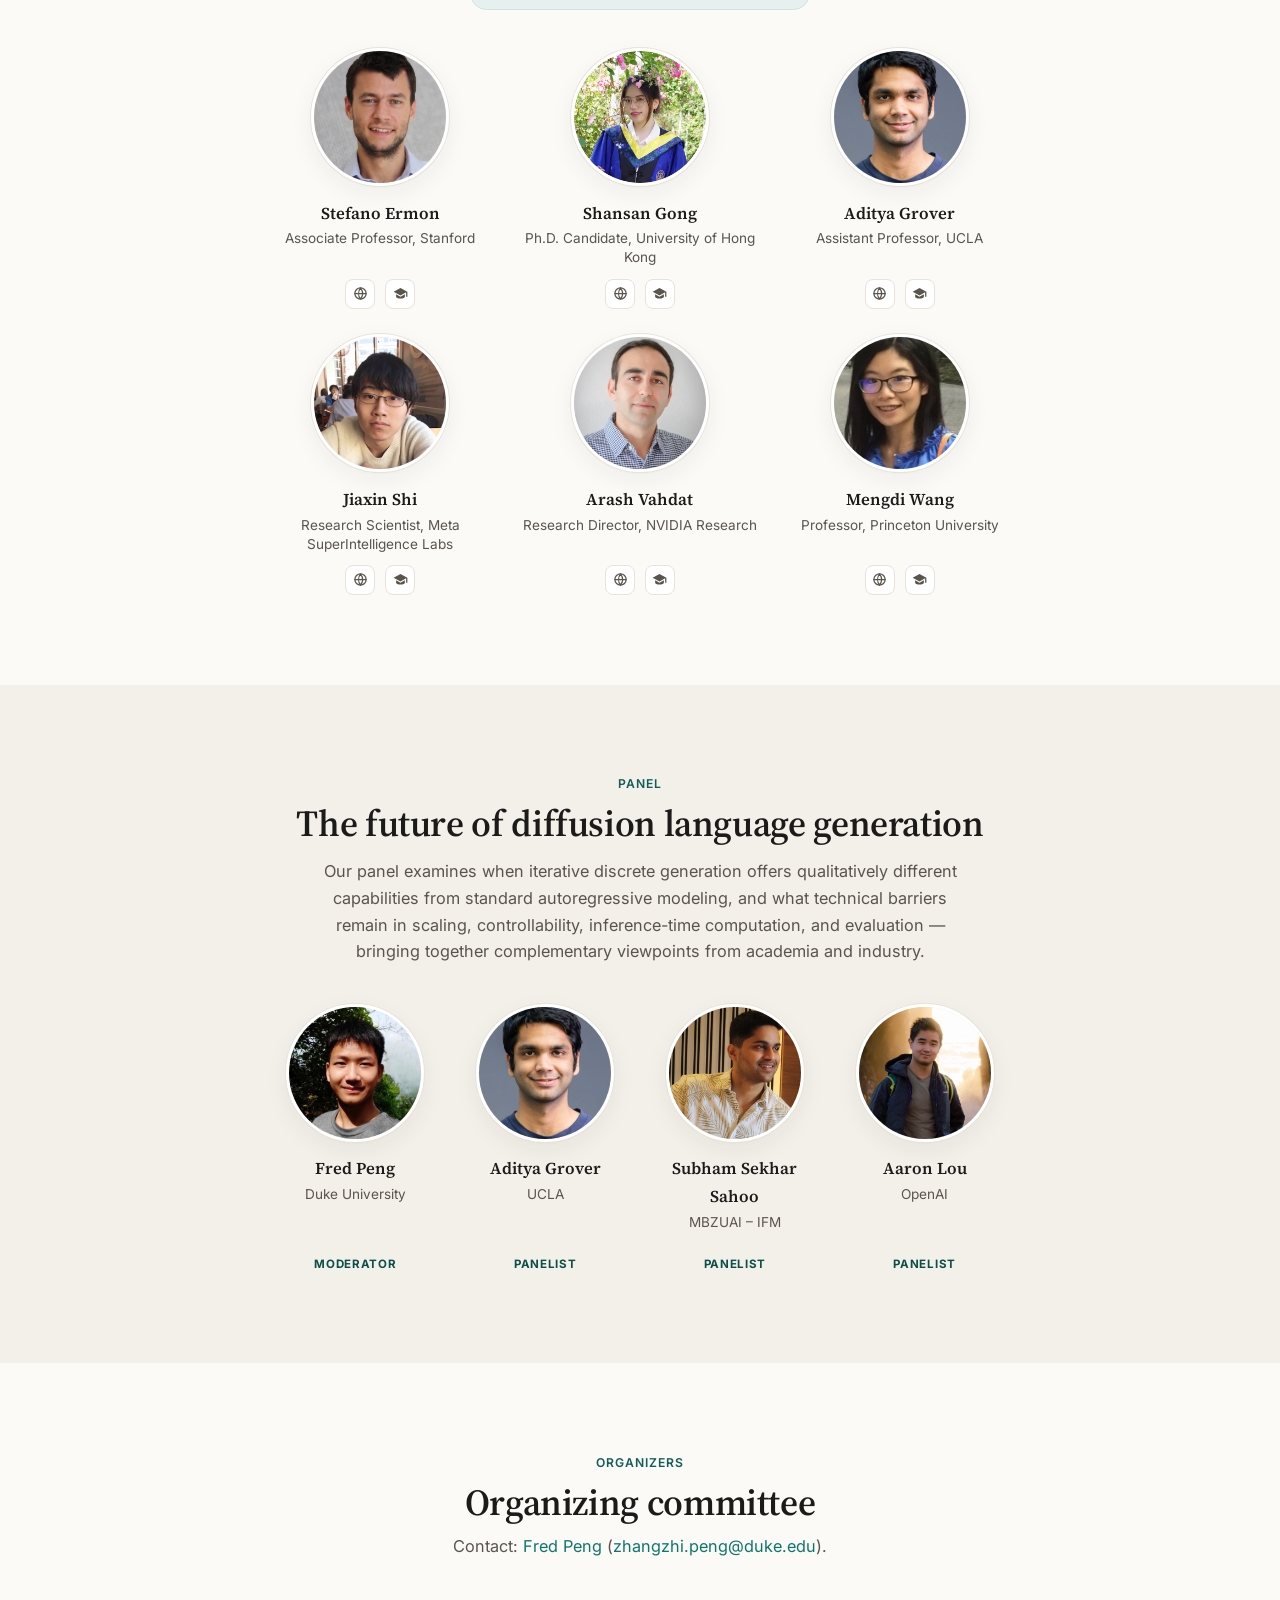
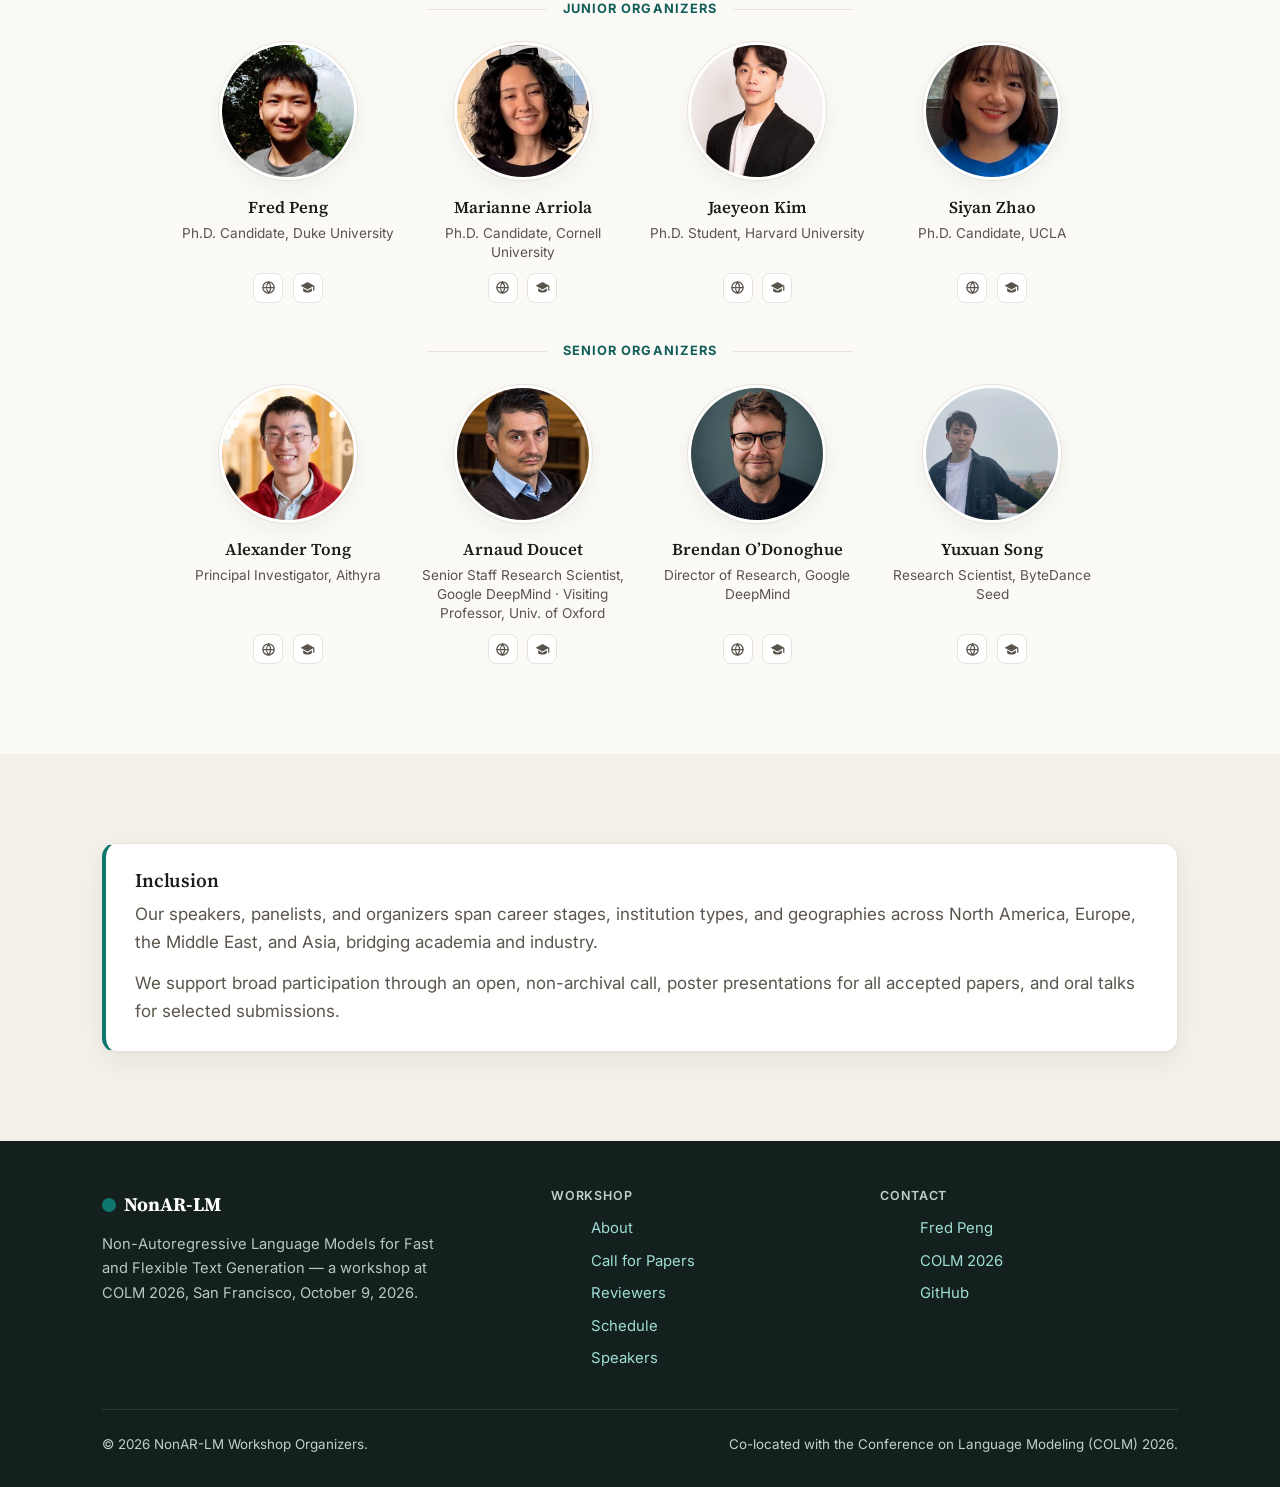
==== commit 87b19c29: "Update workshop program, oral talks, and confirmed speaker details" ====
--- a/index.html
+++ b/index.html
@@ -190,7 +190,7 @@
             <li><svg aria-hidden="true" focusable="false" viewBox="0 0 24 24" fill="none" stroke="currentColor" stroke-width="2" stroke-linecap="round" stroke-linejoin="round"><polyline points="16 18 22 12 16 6"/><polyline points="8 6 2 12 8 18"/></svg><span><b>Use the COLM 2026 or NeurIPS 2026 template.</b> Format submissions with the official <a href="https://github.com/COLM-org/Template/releases/tag/2026" target="_blank" rel="noopener">COLM 2026</a> or <a href="https://neurips.cc/Conferences/2026/PaperInformation/StyleFiles" target="_blank" rel="noopener">NeurIPS 2026</a> LaTeX style files, submission mode.</span></li>
             <li><svg aria-hidden="true" focusable="false" viewBox="0 0 24 24" fill="none" stroke="currentColor" stroke-width="2" stroke-linecap="round" stroke-linejoin="round"><path d="M12 3v18M3 12h18"/></svg><span><b>Non-archival.</b> Submitting does not preclude publishing elsewhere.</span></li>
             <li><svg aria-hidden="true" focusable="false" viewBox="0 0 24 24" fill="none" stroke="currentColor" stroke-width="2" stroke-linecap="round" stroke-linejoin="round"><circle cx="12" cy="12" r="3"/><path d="M2 12s3-7 10-7 10 7 10 7-3 7-10 7S2 12 2 12z"/></svg><span><b>Double-blind review.</b> Each submission receives at least three reviews.</span></li>
-            <li><svg aria-hidden="true" focusable="false" viewBox="0 0 24 24" fill="none" stroke="currentColor" stroke-width="2" stroke-linecap="round" stroke-linejoin="round"><path d="M12 2 2 7l10 5 10-5-10-5zM2 17l10 5 10-5M2 12l10 5 10-5"/></svg><span><b>Six spotlight (contributed) talks</b> selected from submissions; <b>all accepted work</b> is presented as posters.</span></li>
+            <li><svg aria-hidden="true" focusable="false" viewBox="0 0 24 24" fill="none" stroke="currentColor" stroke-width="2" stroke-linecap="round" stroke-linejoin="round"><path d="M12 2 2 7l10 5 10-5-10-5zM2 17l10 5 10-5M2 12l10 5 10-5"/></svg><span><b>Four contributed oral talks</b> selected from submissions; <b>all accepted work</b> is presented as posters.</span></li>
             <li><svg aria-hidden="true" focusable="false" viewBox="0 0 24 24" fill="none" stroke="currentColor" stroke-width="2" stroke-linecap="round" stroke-linejoin="round"><rect x="3" y="4" width="18" height="18" rx="2"/><path d="M16 2v4M8 2v4M3 10h18"/></svg><span>Submissions due <b>June 30, 2026</b>; notifications by <b>July 24, 2026</b>.</span></li>
           </ul>
           <aside class="cfp-side">
@@ -225,7 +225,7 @@
             <li><svg aria-hidden="true" focusable="false" viewBox="0 0 24 24" fill="none" stroke="currentColor" stroke-width="2" stroke-linecap="round" stroke-linejoin="round"><path d="M20.24 12.24a6 6 0 0 0-8.49-8.49L5 10.5V19h8.5z"/><path d="M16 8 2 22"/><path d="M17.5 15H9"/></svg><span><b>Light load.</b> Reviewers handle only a small number of non-archival submissions.</span></li>
             <li><svg aria-hidden="true" focusable="false" viewBox="0 0 24 24" fill="none" stroke="currentColor" stroke-width="2" stroke-linecap="round" stroke-linejoin="round"><rect x="3" y="4" width="18" height="18" rx="2"/><path d="M16 2v4M8 2v4M3 10h18"/></svg><span><b>Reviewing in July 2026.</b> Submissions close June 30 and notifications go out July 24, so reviews fall in early through mid-July.</span></li>
             <li><svg aria-hidden="true" focusable="false" viewBox="0 0 24 24" fill="none" stroke="currentColor" stroke-width="2" stroke-linecap="round" stroke-linejoin="round"><path d="M17 21v-2a4 4 0 0 0-4-4H5a4 4 0 0 0-4 4v2"/><circle cx="9" cy="7" r="4"/><path d="M23 21v-2a4 4 0 0 0-3-3.87M16 3.13a4 4 0 0 1 0 7.75"/></svg><span><b>Who should sign up.</b> Students and early-career researchers working on or curious about non-autoregressive, diffusion, flow-based, or any-order generation.</span></li>
-            <li><svg aria-hidden="true" focusable="false" viewBox="0 0 24 24" fill="none" stroke="currentColor" stroke-width="2" stroke-linecap="round" stroke-linejoin="round"><path d="M13 2 3 14h9l-1 8 10-12h-9l1-8z"/></svg><span><b>Why it matters.</b> Reviews directly inform which submissions are accepted and spotlighted.</span></li>
+            <li><svg aria-hidden="true" focusable="false" viewBox="0 0 24 24" fill="none" stroke="currentColor" stroke-width="2" stroke-linecap="round" stroke-linejoin="round"><path d="M13 2 3 14h9l-1 8 10-12h-9l1-8z"/></svg><span><b>Why it matters.</b> Reviews directly inform which submissions are accepted and selected for oral presentation.</span></li>
           </ul>
           <aside class="cfp-side">
             <span class="badge badge--dot">Now recruiting reviewers</span>
@@ -249,25 +249,26 @@
         <div class="section-head">
           <span class="eyebrow">Program</span>
           <h2>Schedule</h2>
-          <p>A full day of 6 invited talks, 6 contributed spotlight talks, 2 poster sessions, and a panel discussion (times in Pacific Time).</p>
+          <p>A full day of 6 invited talks, 4 contributed oral talks, 2 poster sessions, and a panel discussion, followed by an evening social (all times in Pacific Time).</p>
         </div>
         <div class="schedule">
           <div class="slot is-keynote"><div class="slot-time">09:00</div><div><div class="slot-title">Opening Remarks</div></div></div>
-          <div class="slot is-keynote"><div class="slot-time">09:10</div><div><div class="slot-title">Invited Talk 1</div><div class="slot-kind">Keynote · 40 min</div></div></div>
-          <div class="slot is-keynote"><div class="slot-time">09:50</div><div><div class="slot-title">Invited Talk 2</div><div class="slot-kind">Keynote · 40 min</div></div></div>
+          <div class="slot is-keynote"><div class="slot-time">09:10</div><div><div class="slot-title">Invited Talk — Stefano Ermon</div><div class="slot-kind">40 min · Talk title TBD</div></div></div>
+          <div class="slot is-keynote"><div class="slot-time">09:50</div><div><div class="slot-title">Beyond Left-to-Right: Flexible Generation Order and Reasoning in Diffusion Language Models</div><div class="slot-kind">Shansan Gong · 40 min</div><details class="slot-kind" style="margin-top:.8rem"><summary>Talk abstract</summary><p>Diffusion language models offer an alternative to left-to-right autoregressive generation by enabling flexible generation orders and iterative refinement. In this talk, I will discuss our recent work on exploiting these properties for code generation, infilling, and reasoning, with a focus on how generation order affects model behavior and how diffusion-style decoding can enable more flexible and parallel computation. I will also highlight some open challenges in scaling diffusion language models and improving their inference efficiency.</p></details></div></div>
           <div class="slot is-break"><div class="slot-time">10:30</div><div><div class="slot-title">Coffee &amp; Poster Session 1</div></div></div>
-          <div class="slot is-keynote"><div class="slot-time">11:30</div><div><div class="slot-title">Invited Talk 3</div><div class="slot-kind">Keynote · 40 min</div></div></div>
-          <div class="slot"><div class="slot-time">12:10</div><div><div class="slot-title">Contributed Talks I</div><div class="slot-kind">3 spotlight talks · 10 min each</div></div></div>
+          <div class="slot is-keynote"><div class="slot-time">11:30</div><div><div class="slot-title">Invited Talk — Aditya Grover</div><div class="slot-kind">40 min · Talk title TBD</div></div></div>
+          <div class="slot"><div class="slot-time">12:10</div><div><div class="slot-title">Oral Session I</div><div class="slot-kind">2 talks · 10 min presentation + 5 min Q&amp;A per talk</div><div class="slot-kind" style="margin-top:.8rem"><strong>12:10–12:25</strong> · <a href="https://openreview.net/forum?id=bSKpaH6LYv" target="_blank" rel="noopener">Continuous Diffusion Scales Competitively with Discrete Diffusion for Language</a><br>Zhihan Yang, Wei Guo, Shuibai Zhang, Subham Sekhar Sahoo, Yongxin Chen, Arash Vahdat, Morteza Mardani, John Thickstun<br>10 min presentation + 5 min Q&amp;A · Presenter to be confirmed</div><div class="slot-kind" style="margin-top:.8rem"><strong>12:25–12:40</strong> · <a href="https://openreview.net/forum?id=obhou1kbij" target="_blank" rel="noopener">Self-Conditioned Flow Map Language Models via Fixed-Point Flows</a><br>Jaehoon Yoo, Wonjung Kim, Floor Eijkelboom, Chanhyuk Lee, Nicholas Matthew Boffi, Seunghoon Hong, Jinwoo Kim<br>10 min presentation + 5 min Q&amp;A · Presenter to be confirmed</div></div></div>
           <div class="slot is-break"><div class="slot-time">12:40</div><div><div class="slot-title">Lunch</div></div></div>
-          <div class="slot is-keynote"><div class="slot-time">13:50</div><div><div class="slot-title">Invited Talk 4</div><div class="slot-kind">Keynote · 40 min</div></div></div>
-          <div class="slot is-keynote"><div class="slot-time">14:30</div><div><div class="slot-title">Invited Talk 5</div><div class="slot-kind">Keynote · 40 min</div></div></div>
-          <div class="slot"><div class="slot-time">15:10</div><div><div class="slot-title">Contributed Talks II</div><div class="slot-kind">3 spotlight talks · 10 min each</div></div></div>
+          <div class="slot is-keynote"><div class="slot-time">13:50</div><div><div class="slot-title">Invited Talk — Jiaxin Shi</div><div class="slot-kind">40 min · Talk title TBD</div></div></div>
+          <div class="slot is-keynote"><div class="slot-time">14:30</div><div><div class="slot-title">Invited Talk — Arash Vahdat</div><div class="slot-kind">40 min · Talk title TBD</div></div></div>
+          <div class="slot"><div class="slot-time">15:10</div><div><div class="slot-title">Oral Session II</div><div class="slot-kind">2 talks · 10 min presentation + 5 min Q&amp;A per talk</div><div class="slot-kind" style="margin-top:.8rem"><strong>15:10–15:25</strong> · <a href="https://openreview.net/forum?id=De2kk5csch" target="_blank" rel="noopener">Data-Efficient Autoregressive-to-Diffusion Language Models via On-Policy Distillation</a><br>Xingyu Su, Jacob Helwig, Shubham Parashar, Atharv Chagi, Lakshmi Jotsna Madhavarapu, Degui Zhi, James Caverlee, Dileep Kalathil, Shuiwang Ji<br>10 min presentation + 5 min Q&amp;A · Presenter to be confirmed</div><div class="slot-kind" style="margin-top:.8rem"><strong>15:25–15:40</strong> · <a href="https://openreview.net/forum?id=KNM5b7ASLS" target="_blank" rel="noopener">DiPOD: Diffusion Policy Optimization without Drifting Apart</a><br>Haozhe Jiang, Haiwen Feng, Pieter Abbeel, Jiantao Jiao, Angjoo Kanazawa, Nika Haghtalab<br>10 min presentation + 5 min Q&amp;A · Presenter to be confirmed</div></div></div>
           <div class="slot is-break"><div class="slot-time">15:40</div><div><div class="slot-title">Coffee &amp; Poster Session 2</div></div></div>
-          <div class="slot is-keynote"><div class="slot-time">16:40</div><div><div class="slot-title">Invited Talk 6</div><div class="slot-kind">Keynote · 40 min</div></div></div>
+          <div class="slot is-keynote"><div class="slot-time">16:40</div><div><div class="slot-title">Invited Talk — Mengdi Wang</div><div class="slot-kind">40 min · Talk title TBD</div></div></div>
           <div class="slot"><div class="slot-time">17:20</div><div><div class="slot-title">Panel Discussion</div><div class="slot-kind">The future of diffusion language generation · 60 min</div></div></div>
           <div class="slot is-keynote"><div class="slot-time">18:20</div><div><div class="slot-title">Closing Remarks</div></div></div>
-        </div>
-        <p class="schedule-note">Talk-to-slot assignments will be finalized closer to the event.</p>
+          <div class="slot is-break"><div class="slot-time">18:45–20:45</div><div><div class="slot-title"><a href="https://luma.com/b866w5rf" target="_blank" rel="noopener">NonAR-LM Social @ COLM 2026</a></div><div class="slot-kind">Bartlett Hall · Brew House · Free food and drinks · All COLM attendees welcome · RSVP approval required</div></div></div>
+        </div>
+        <p class="schedule-note">Invited talk titles and oral presenter names will be added as they become available. Each oral talk has 10 minutes for presentation and 5 minutes for Q&amp;A.</p>
       </div>
     </section>
 
@@ -511,7 +512,7 @@
         <div class="callout">
           <h2>Inclusion</h2>
           <p>Our speakers, panelists, and organizers span career stages, institution types, and geographies across North America, Europe, the Middle East, and Asia, bridging academia and industry.</p>
-          <p>We support broad participation through an open, non-archival call, poster presentations for all accepted papers, and spotlight talks for selected submissions.</p>
+          <p>We support broad participation through an open, non-archival call, poster presentations for all accepted papers, and oral talks for selected submissions.</p>
         </div>
       </div>
     </section>
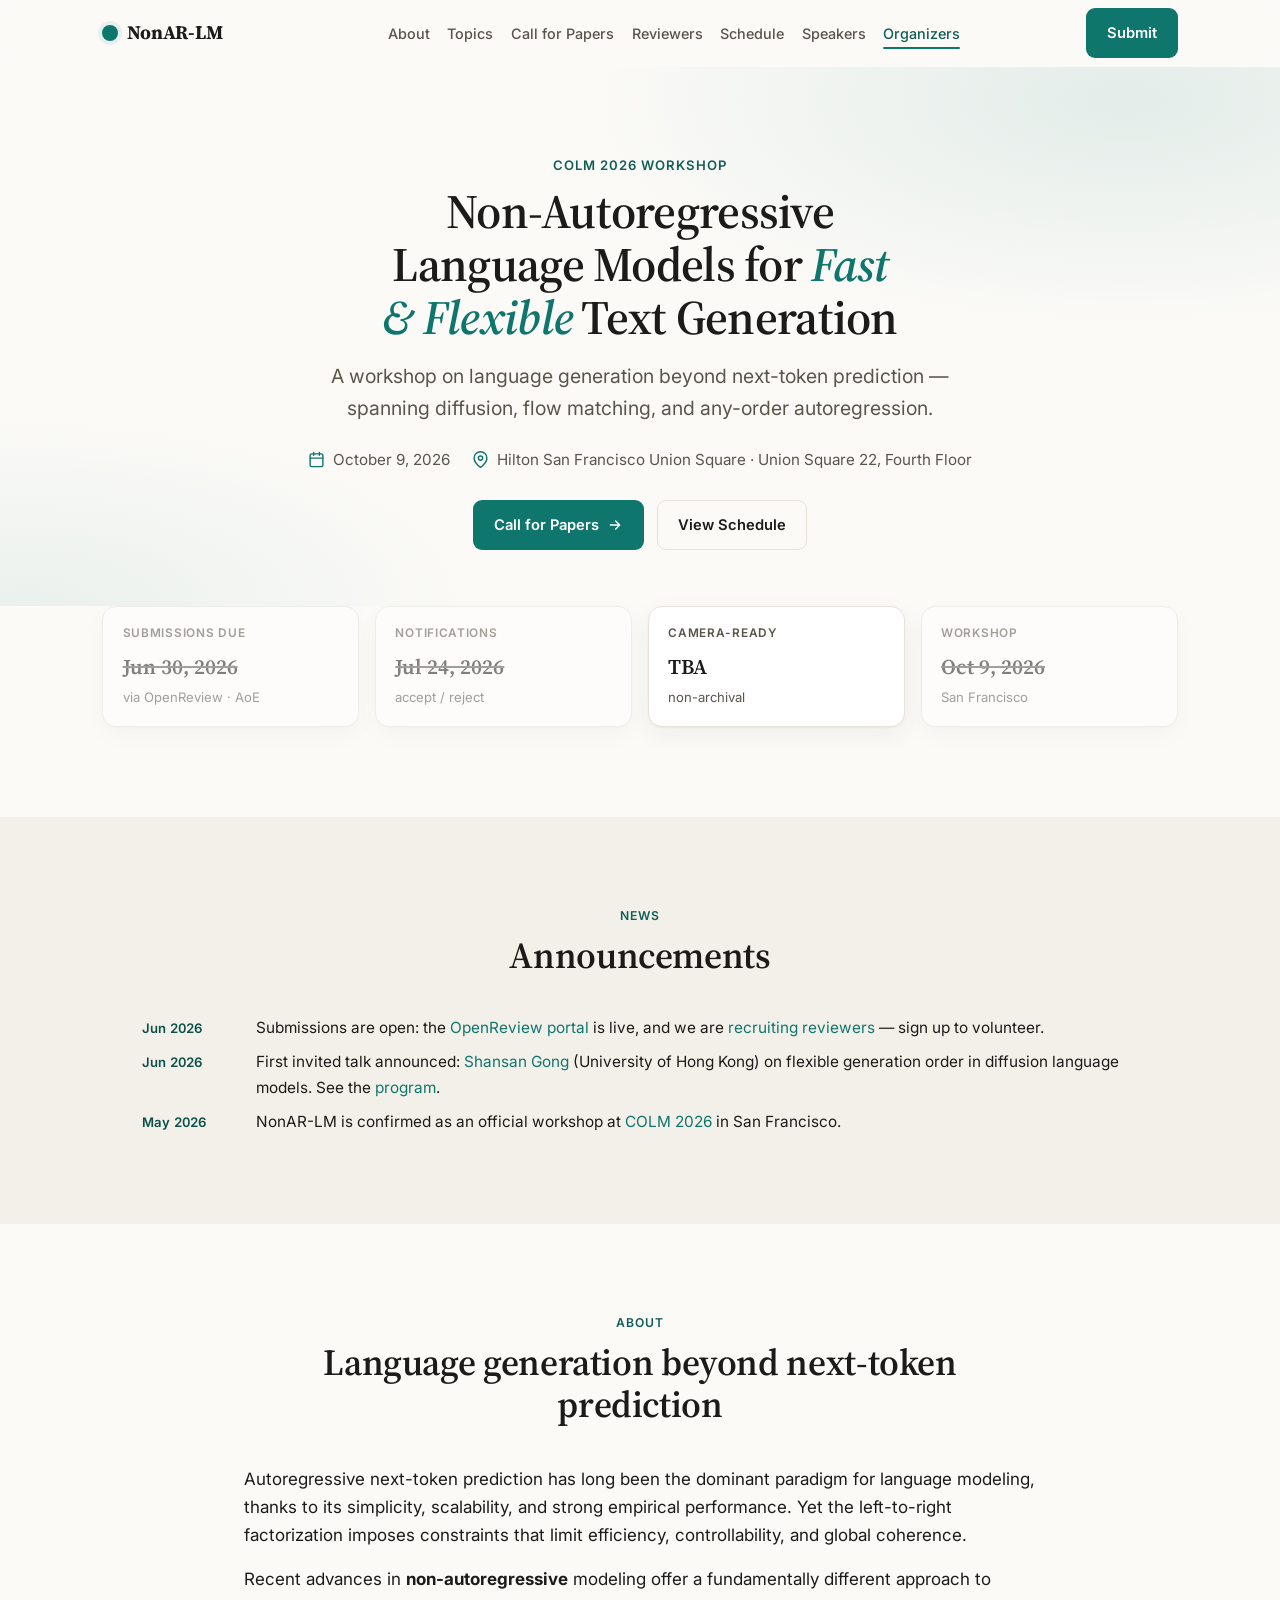
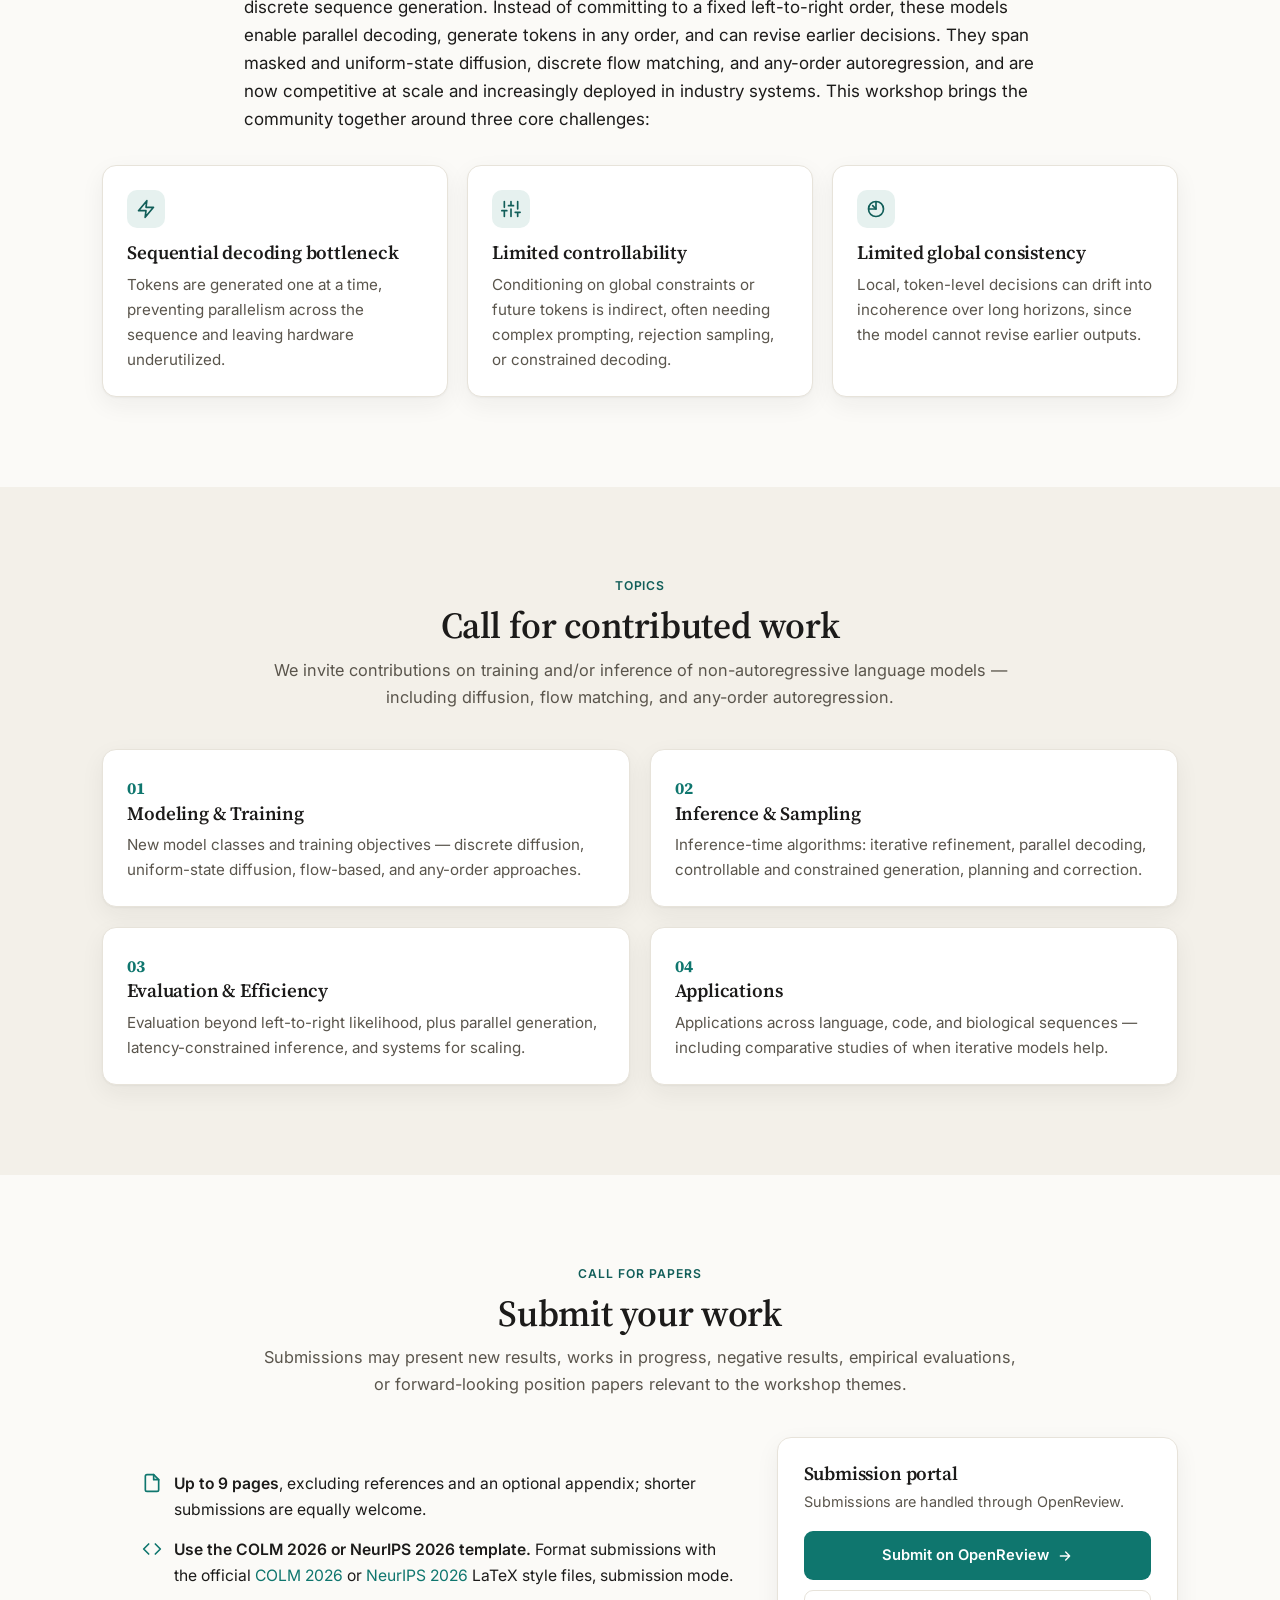
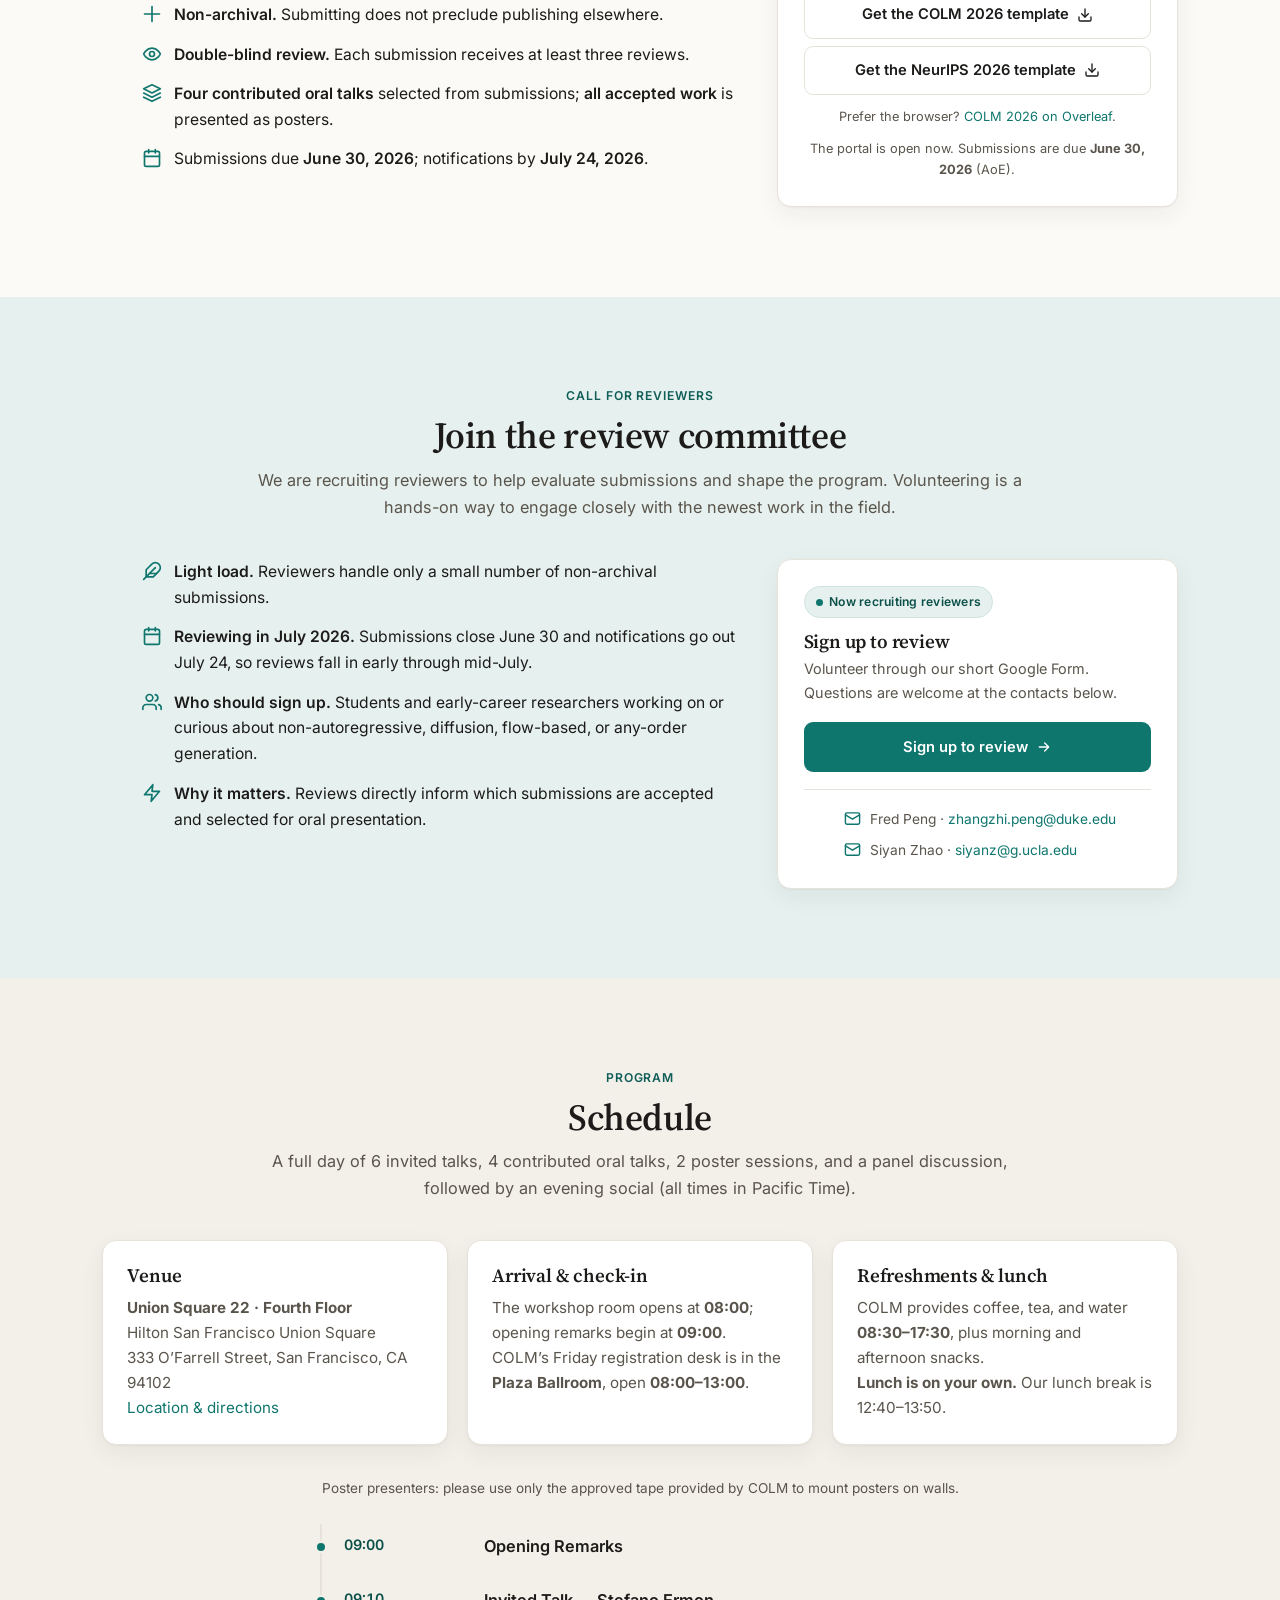
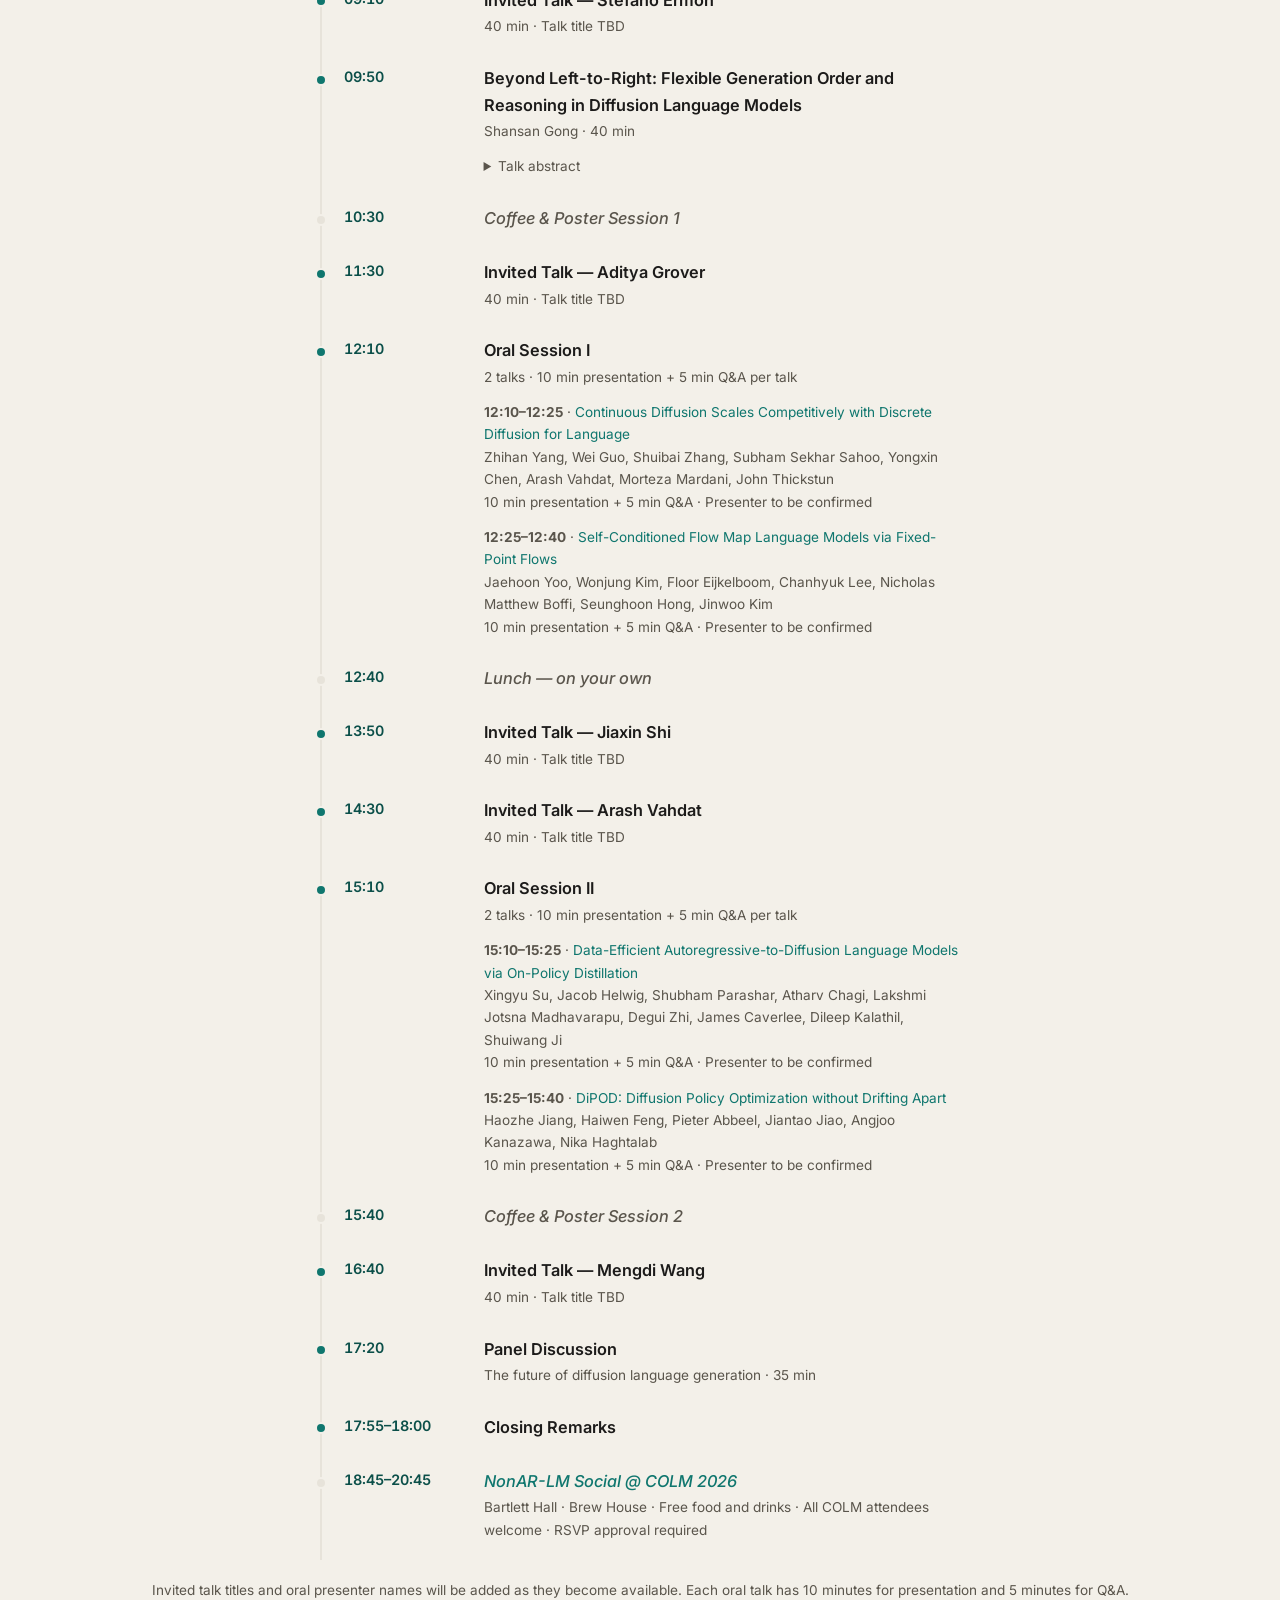
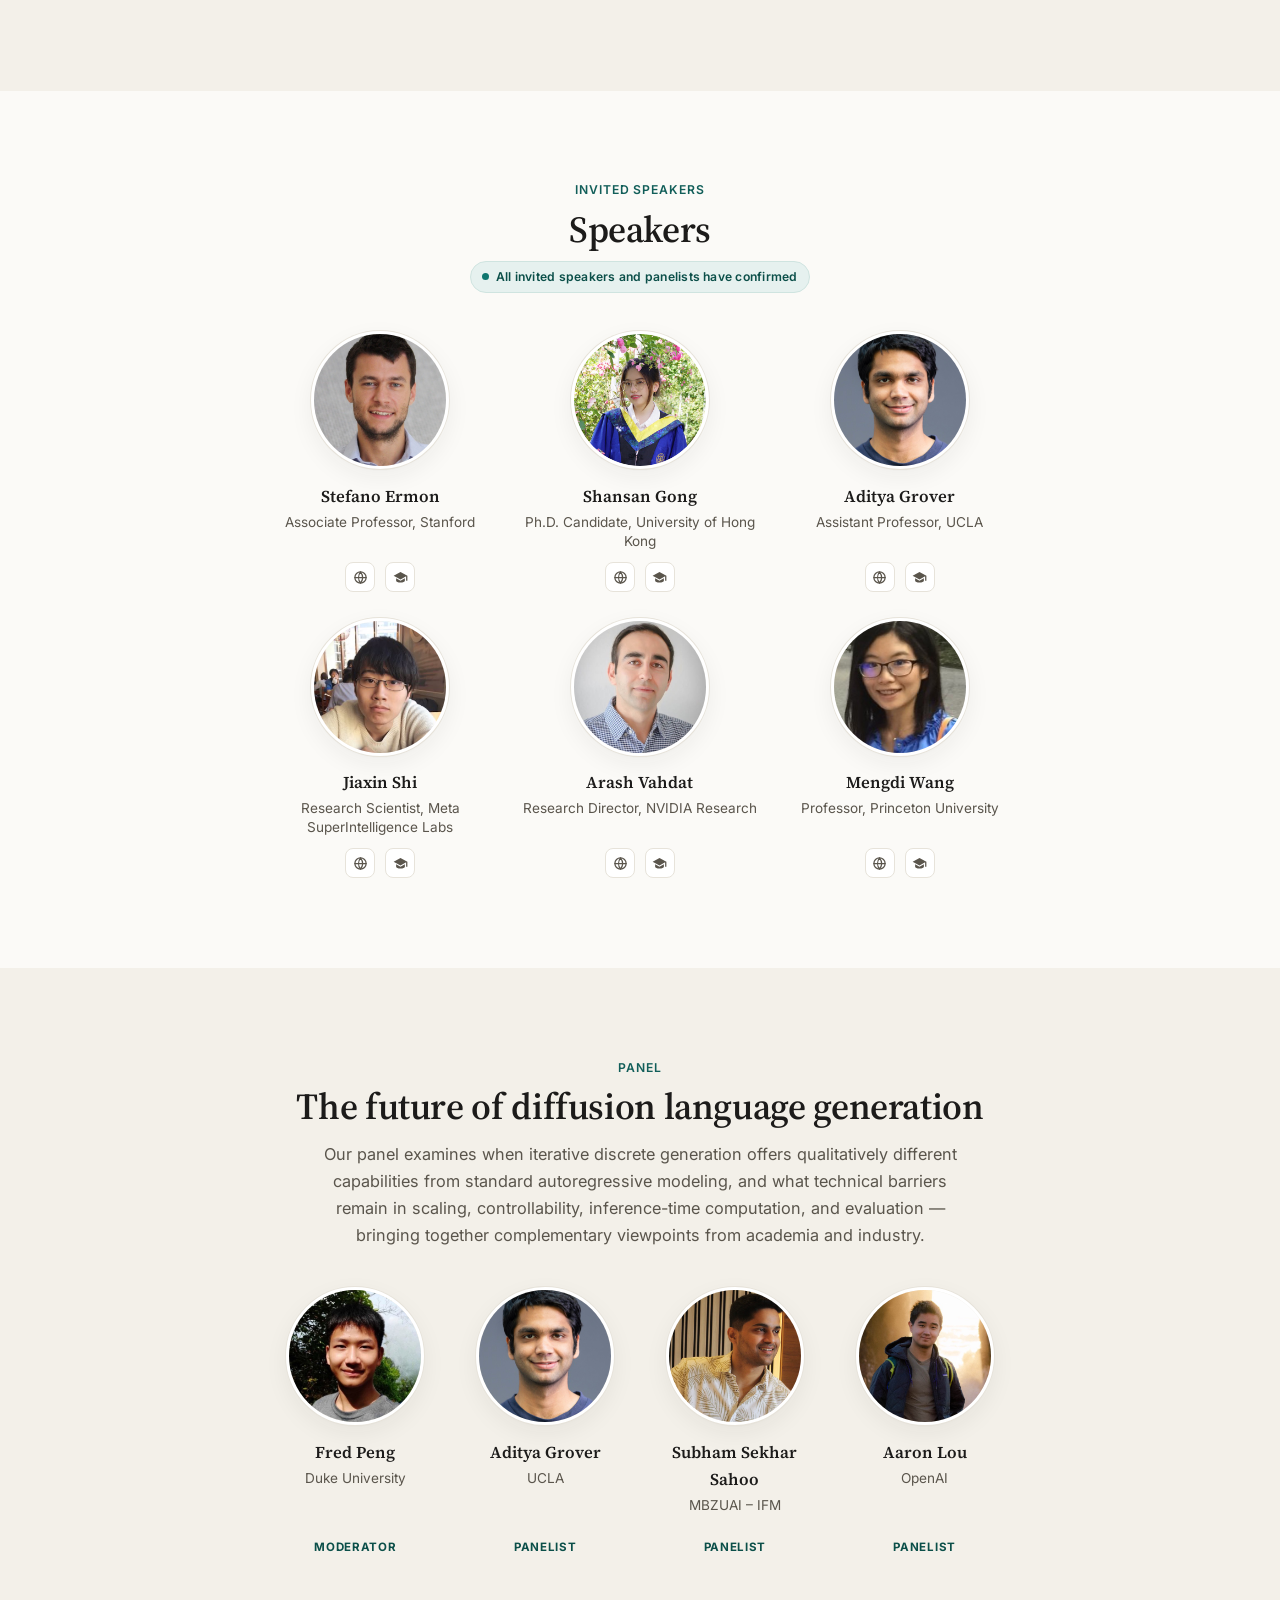
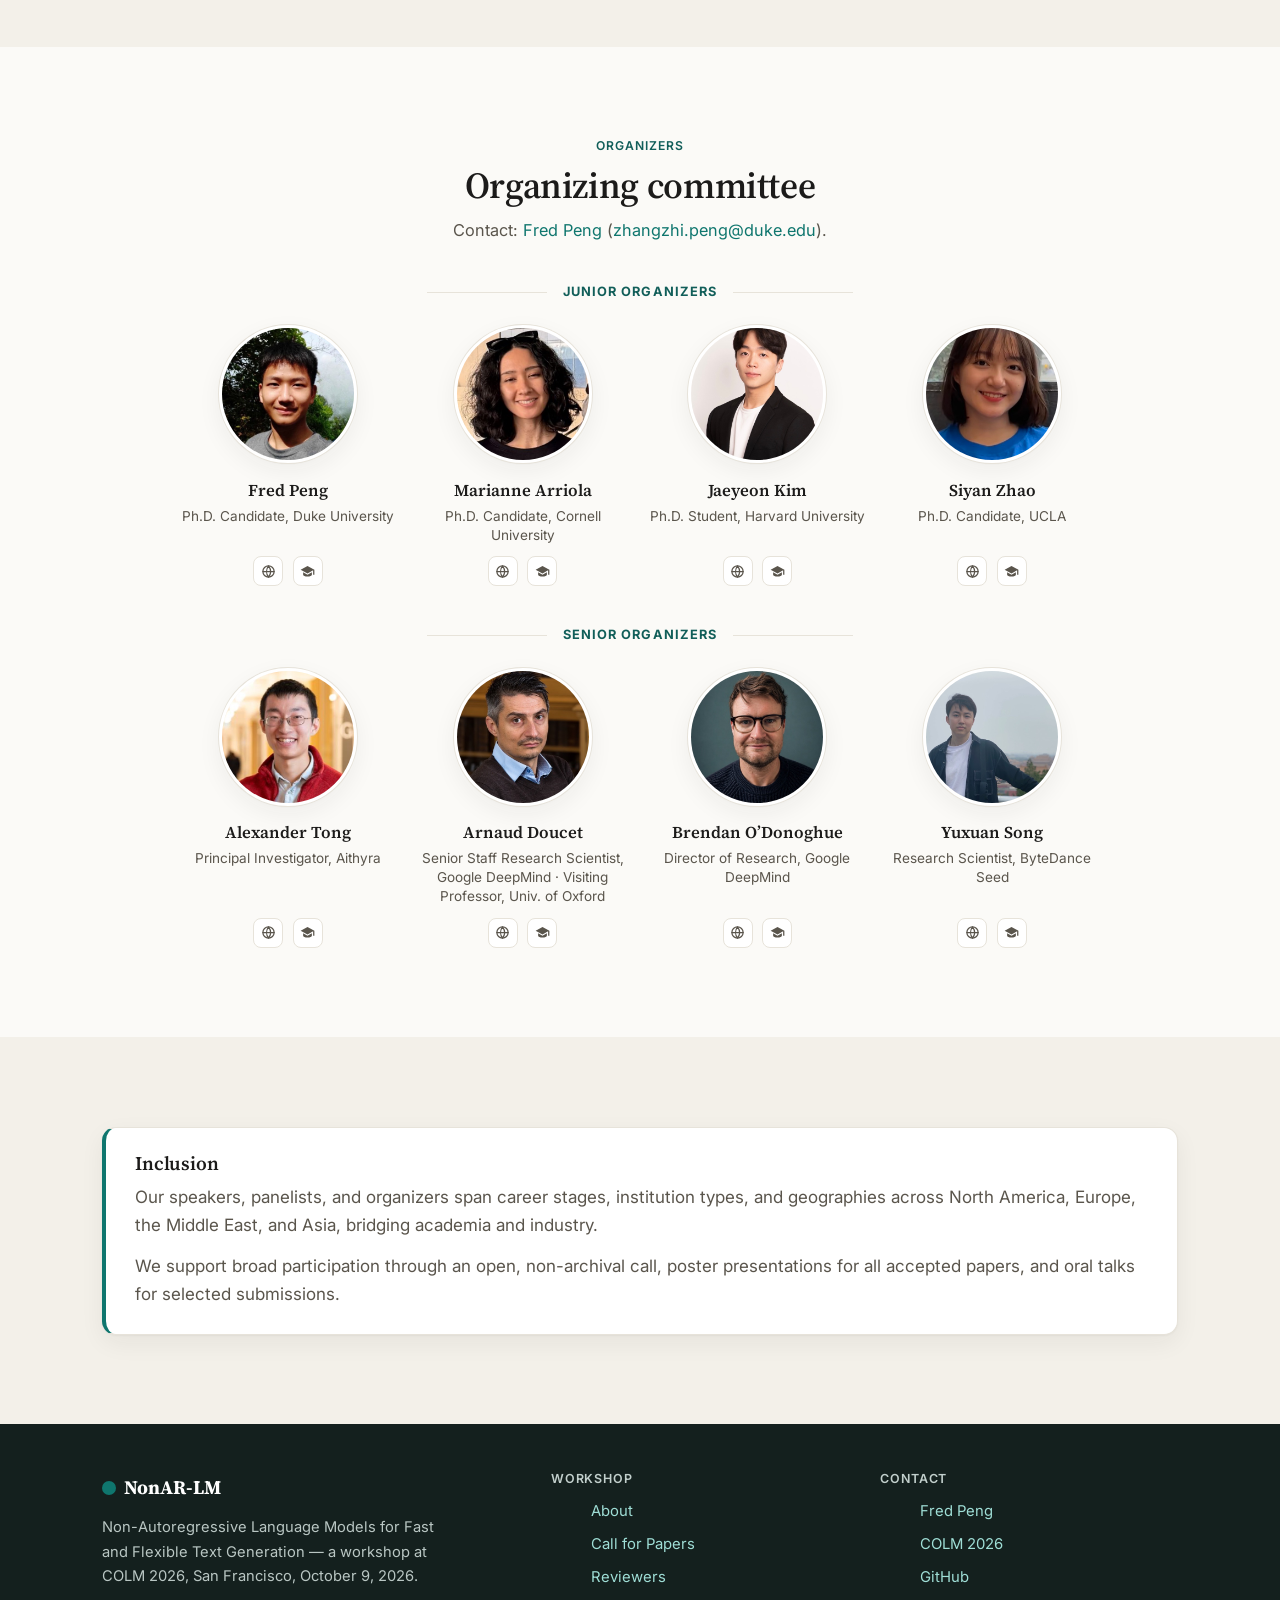
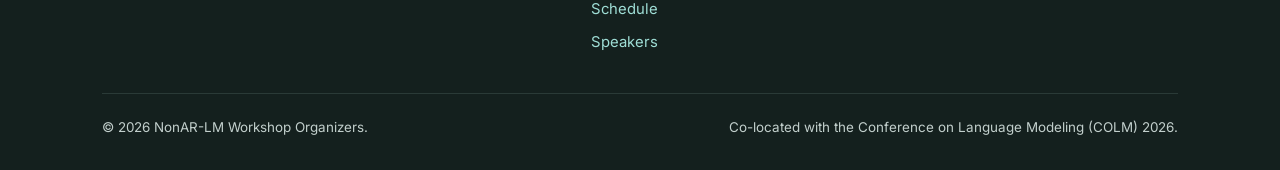
==== commit cd08788d: "Add workshop venue and attendee logistics; finish program at 18:00 Updated the schedule and venue de" ====
--- a/index.html
+++ b/index.html
@@ -59,7 +59,7 @@
         <p class="lede">A workshop on language generation beyond next-token prediction — spanning diffusion, flow matching, and any-order autoregression.</p>
         <div class="hero-meta">
           <span><svg aria-hidden="true" focusable="false" viewBox="0 0 24 24" fill="none" stroke="currentColor" stroke-width="2" stroke-linecap="round" stroke-linejoin="round"><rect x="3" y="4" width="18" height="18" rx="2"/><path d="M16 2v4M8 2v4M3 10h18"/></svg>October 9, 2026</span>
-          <span><svg aria-hidden="true" focusable="false" viewBox="0 0 24 24" fill="none" stroke="currentColor" stroke-width="2" stroke-linecap="round" stroke-linejoin="round"><path d="M21 10c0 7-9 13-9 13s-9-6-9-13a9 9 0 0 1 18 0z"/><circle cx="12" cy="10" r="3"/></svg>San Francisco, CA · co-located with COLM 2026</span>
+          <span><svg aria-hidden="true" focusable="false" viewBox="0 0 24 24" fill="none" stroke="currentColor" stroke-width="2" stroke-linecap="round" stroke-linejoin="round"><path d="M21 10c0 7-9 13-9 13s-9-6-9-13a9 9 0 0 1 18 0z"/><circle cx="12" cy="10" r="3"/></svg>Hilton San Francisco Union Square · Union Square 22, Fourth Floor</span>
         </div>
         <div class="hero-actions">
           <a class="btn btn--primary" href="#cfp">Call for Papers
@@ -251,6 +251,24 @@
           <h2>Schedule</h2>
           <p>A full day of 6 invited talks, 4 contributed oral talks, 2 poster sessions, and a panel discussion, followed by an evening social (all times in Pacific Time).</p>
         </div>
+        <div class="cards-3" style="margin-bottom:2rem">
+          <div class="card">
+            <h3>Venue</h3>
+            <p><strong>Union Square 22 · Fourth Floor</strong><br>Hilton San Francisco Union Square<br>333 O’Farrell Street, San Francisco, CA 94102</p>
+            <p><a href="https://www.hilton.com/en/hotels/sfofhhh-hilton-san-francisco-union-square/hotel-location/" target="_blank" rel="noopener">Location &amp; directions</a></p>
+          </div>
+          <div class="card">
+            <h3>Arrival &amp; check-in</h3>
+            <p>The workshop room opens at <strong>08:00</strong>; opening remarks begin at <strong>09:00</strong>.</p>
+            <p>COLM’s Friday registration desk is in the <strong>Plaza Ballroom</strong>, open <strong>08:00–13:00</strong>.</p>
+          </div>
+          <div class="card">
+            <h3>Refreshments &amp; lunch</h3>
+            <p>COLM provides coffee, tea, and water <strong>08:30–17:30</strong>, plus morning and afternoon snacks.</p>
+            <p><strong>Lunch is on your own.</strong> Our lunch break is 12:40–13:50.</p>
+          </div>
+        </div>
+        <p class="schedule-note" style="margin-bottom:1.5rem">Poster presenters: please use only the approved tape provided by COLM to mount posters on walls.</p>
         <div class="schedule">
           <div class="slot is-keynote"><div class="slot-time">09:00</div><div><div class="slot-title">Opening Remarks</div></div></div>
           <div class="slot is-keynote"><div class="slot-time">09:10</div><div><div class="slot-title">Invited Talk — Stefano Ermon</div><div class="slot-kind">40 min · Talk title TBD</div></div></div>
@@ -258,14 +276,14 @@
           <div class="slot is-break"><div class="slot-time">10:30</div><div><div class="slot-title">Coffee &amp; Poster Session 1</div></div></div>
           <div class="slot is-keynote"><div class="slot-time">11:30</div><div><div class="slot-title">Invited Talk — Aditya Grover</div><div class="slot-kind">40 min · Talk title TBD</div></div></div>
           <div class="slot"><div class="slot-time">12:10</div><div><div class="slot-title">Oral Session I</div><div class="slot-kind">2 talks · 10 min presentation + 5 min Q&amp;A per talk</div><div class="slot-kind" style="margin-top:.8rem"><strong>12:10–12:25</strong> · <a href="https://openreview.net/forum?id=bSKpaH6LYv" target="_blank" rel="noopener">Continuous Diffusion Scales Competitively with Discrete Diffusion for Language</a><br>Zhihan Yang, Wei Guo, Shuibai Zhang, Subham Sekhar Sahoo, Yongxin Chen, Arash Vahdat, Morteza Mardani, John Thickstun<br>10 min presentation + 5 min Q&amp;A · Presenter to be confirmed</div><div class="slot-kind" style="margin-top:.8rem"><strong>12:25–12:40</strong> · <a href="https://openreview.net/forum?id=obhou1kbij" target="_blank" rel="noopener">Self-Conditioned Flow Map Language Models via Fixed-Point Flows</a><br>Jaehoon Yoo, Wonjung Kim, Floor Eijkelboom, Chanhyuk Lee, Nicholas Matthew Boffi, Seunghoon Hong, Jinwoo Kim<br>10 min presentation + 5 min Q&amp;A · Presenter to be confirmed</div></div></div>
-          <div class="slot is-break"><div class="slot-time">12:40</div><div><div class="slot-title">Lunch</div></div></div>
+          <div class="slot is-break"><div class="slot-time">12:40</div><div><div class="slot-title">Lunch — on your own</div></div></div>
           <div class="slot is-keynote"><div class="slot-time">13:50</div><div><div class="slot-title">Invited Talk — Jiaxin Shi</div><div class="slot-kind">40 min · Talk title TBD</div></div></div>
           <div class="slot is-keynote"><div class="slot-time">14:30</div><div><div class="slot-title">Invited Talk — Arash Vahdat</div><div class="slot-kind">40 min · Talk title TBD</div></div></div>
           <div class="slot"><div class="slot-time">15:10</div><div><div class="slot-title">Oral Session II</div><div class="slot-kind">2 talks · 10 min presentation + 5 min Q&amp;A per talk</div><div class="slot-kind" style="margin-top:.8rem"><strong>15:10–15:25</strong> · <a href="https://openreview.net/forum?id=De2kk5csch" target="_blank" rel="noopener">Data-Efficient Autoregressive-to-Diffusion Language Models via On-Policy Distillation</a><br>Xingyu Su, Jacob Helwig, Shubham Parashar, Atharv Chagi, Lakshmi Jotsna Madhavarapu, Degui Zhi, James Caverlee, Dileep Kalathil, Shuiwang Ji<br>10 min presentation + 5 min Q&amp;A · Presenter to be confirmed</div><div class="slot-kind" style="margin-top:.8rem"><strong>15:25–15:40</strong> · <a href="https://openreview.net/forum?id=KNM5b7ASLS" target="_blank" rel="noopener">DiPOD: Diffusion Policy Optimization without Drifting Apart</a><br>Haozhe Jiang, Haiwen Feng, Pieter Abbeel, Jiantao Jiao, Angjoo Kanazawa, Nika Haghtalab<br>10 min presentation + 5 min Q&amp;A · Presenter to be confirmed</div></div></div>
           <div class="slot is-break"><div class="slot-time">15:40</div><div><div class="slot-title">Coffee &amp; Poster Session 2</div></div></div>
           <div class="slot is-keynote"><div class="slot-time">16:40</div><div><div class="slot-title">Invited Talk — Mengdi Wang</div><div class="slot-kind">40 min · Talk title TBD</div></div></div>
-          <div class="slot"><div class="slot-time">17:20</div><div><div class="slot-title">Panel Discussion</div><div class="slot-kind">The future of diffusion language generation · 60 min</div></div></div>
-          <div class="slot is-keynote"><div class="slot-time">18:20</div><div><div class="slot-title">Closing Remarks</div></div></div>
+          <div class="slot"><div class="slot-time">17:20</div><div><div class="slot-title">Panel Discussion</div><div class="slot-kind">The future of diffusion language generation · 35 min</div></div></div>
+          <div class="slot is-keynote"><div class="slot-time">17:55–18:00</div><div><div class="slot-title">Closing Remarks</div></div></div>
           <div class="slot is-break"><div class="slot-time">18:45–20:45</div><div><div class="slot-title"><a href="https://luma.com/b866w5rf" target="_blank" rel="noopener">NonAR-LM Social @ COLM 2026</a></div><div class="slot-kind">Bartlett Hall · Brew House · Free food and drinks · All COLM attendees welcome · RSVP approval required</div></div></div>
         </div>
         <p class="schedule-note">Invited talk titles and oral presenter names will be added as they become available. Each oral talk has 10 minutes for presentation and 5 minutes for Q&amp;A.</p>
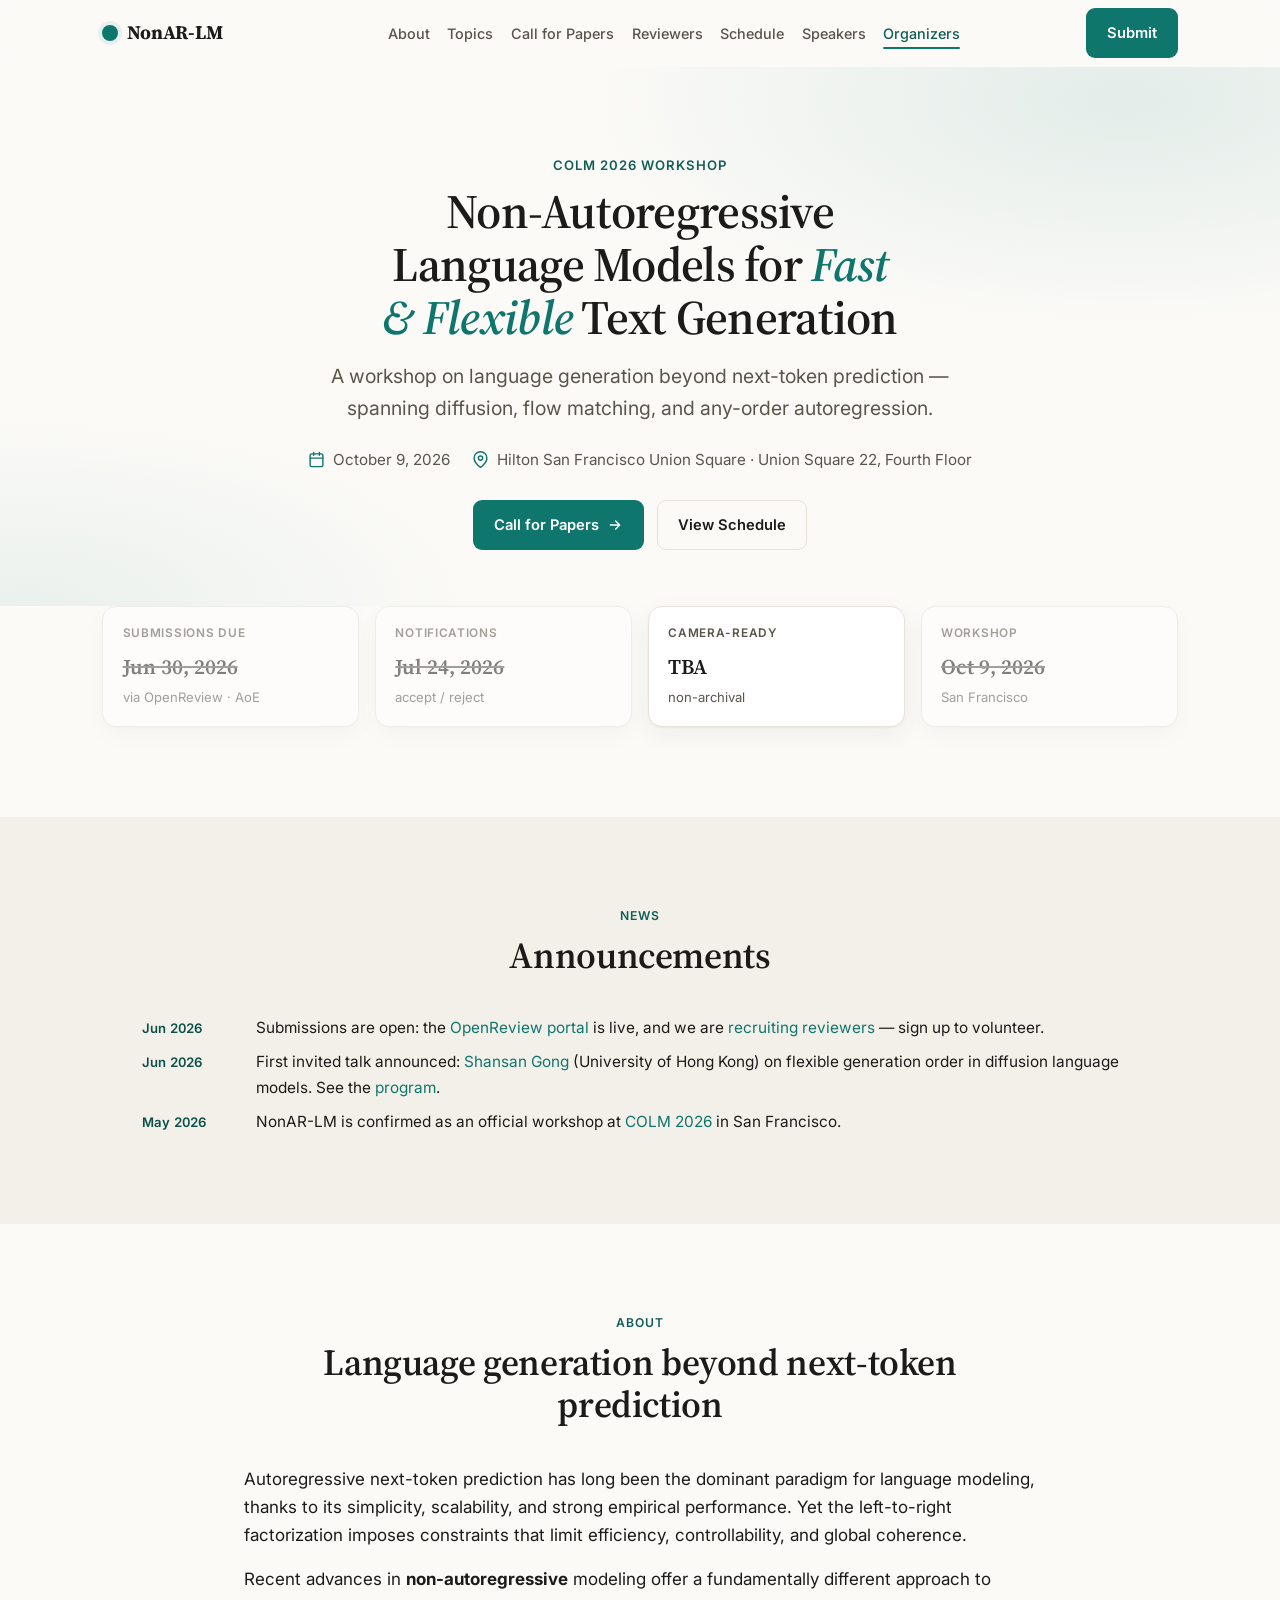
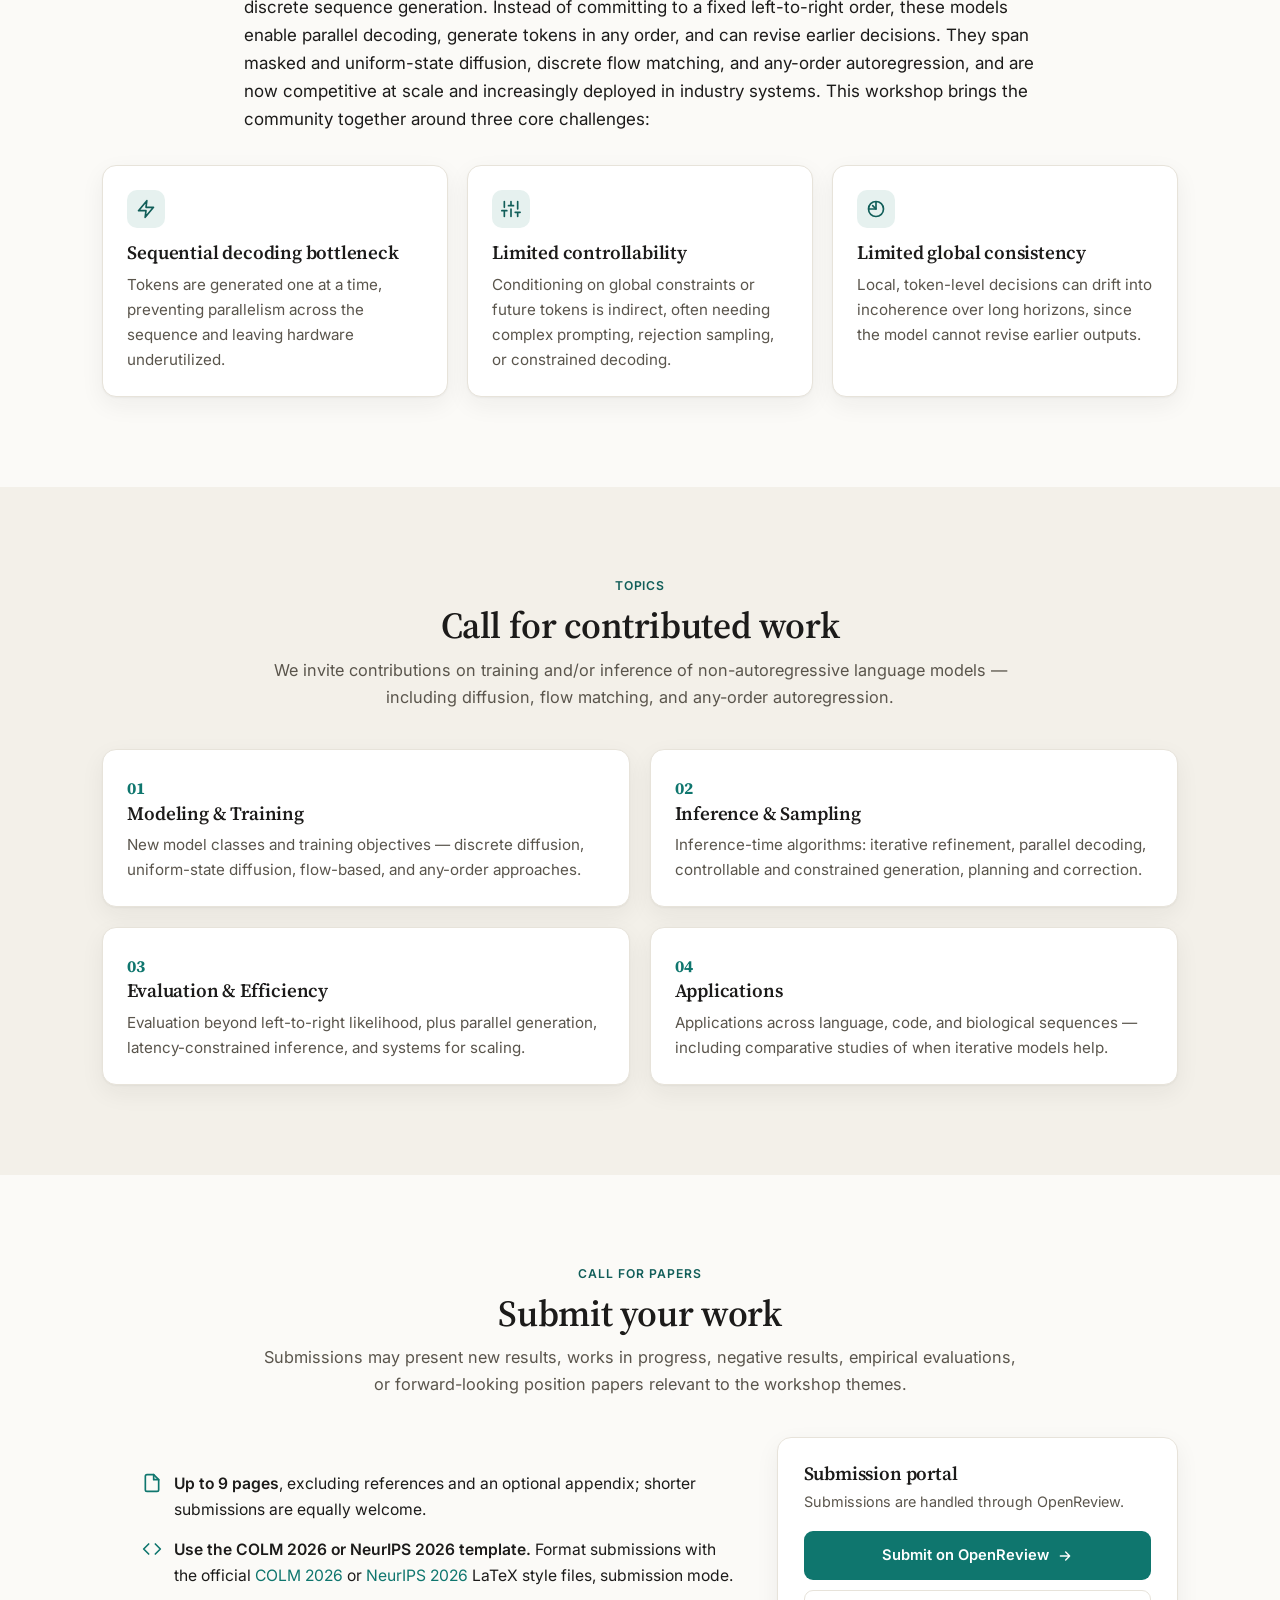
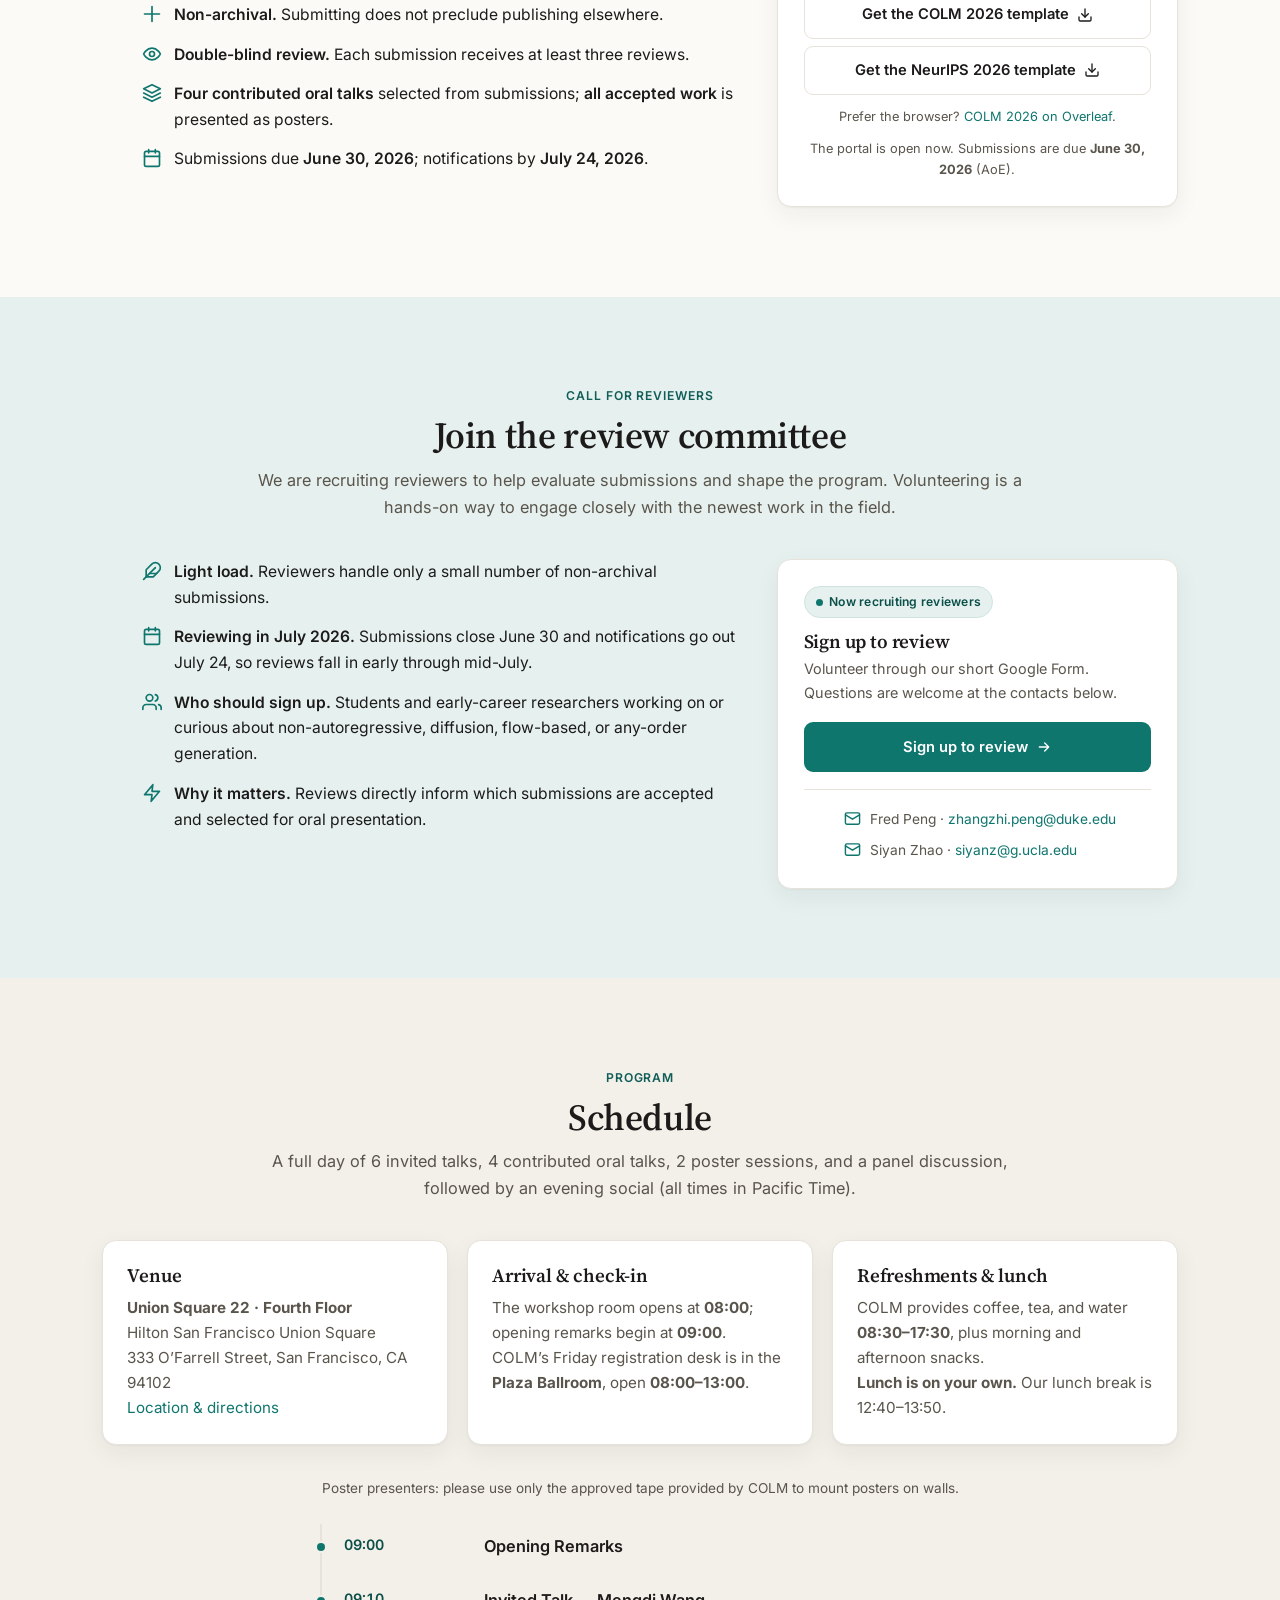
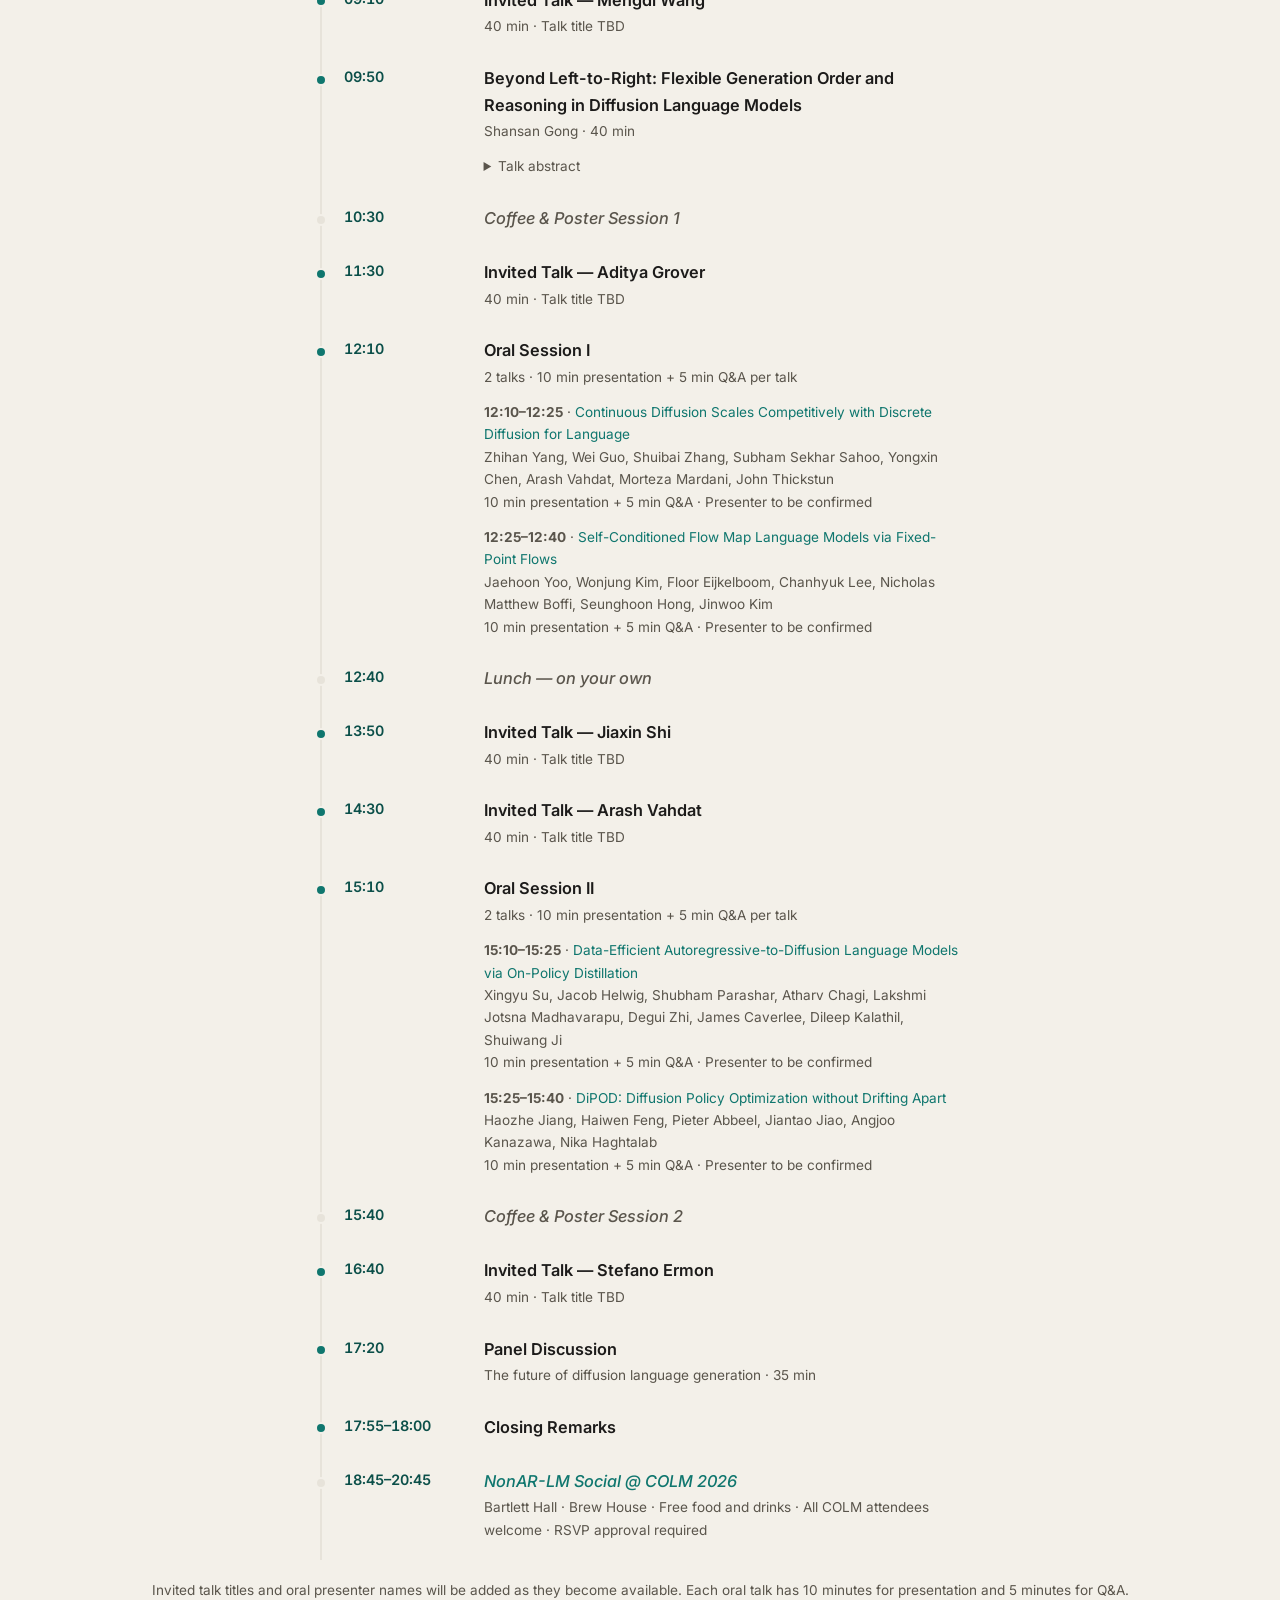
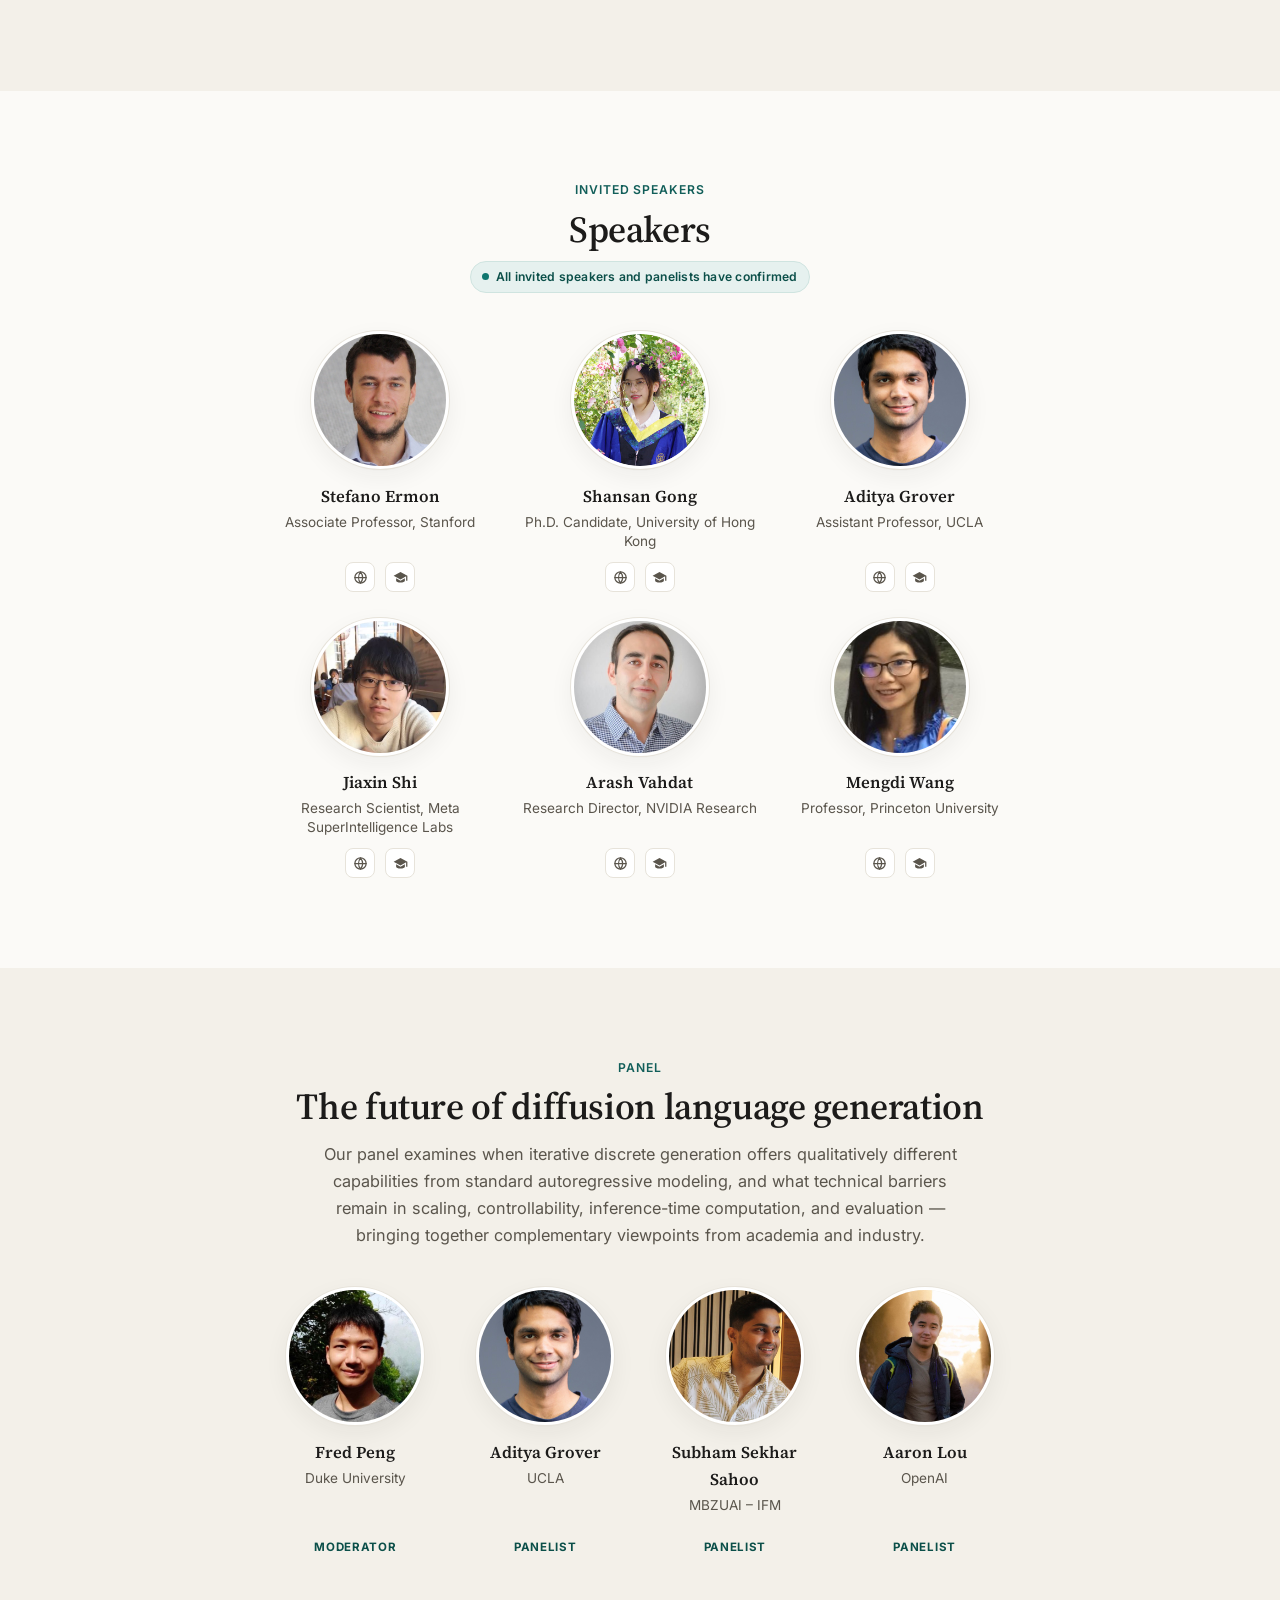
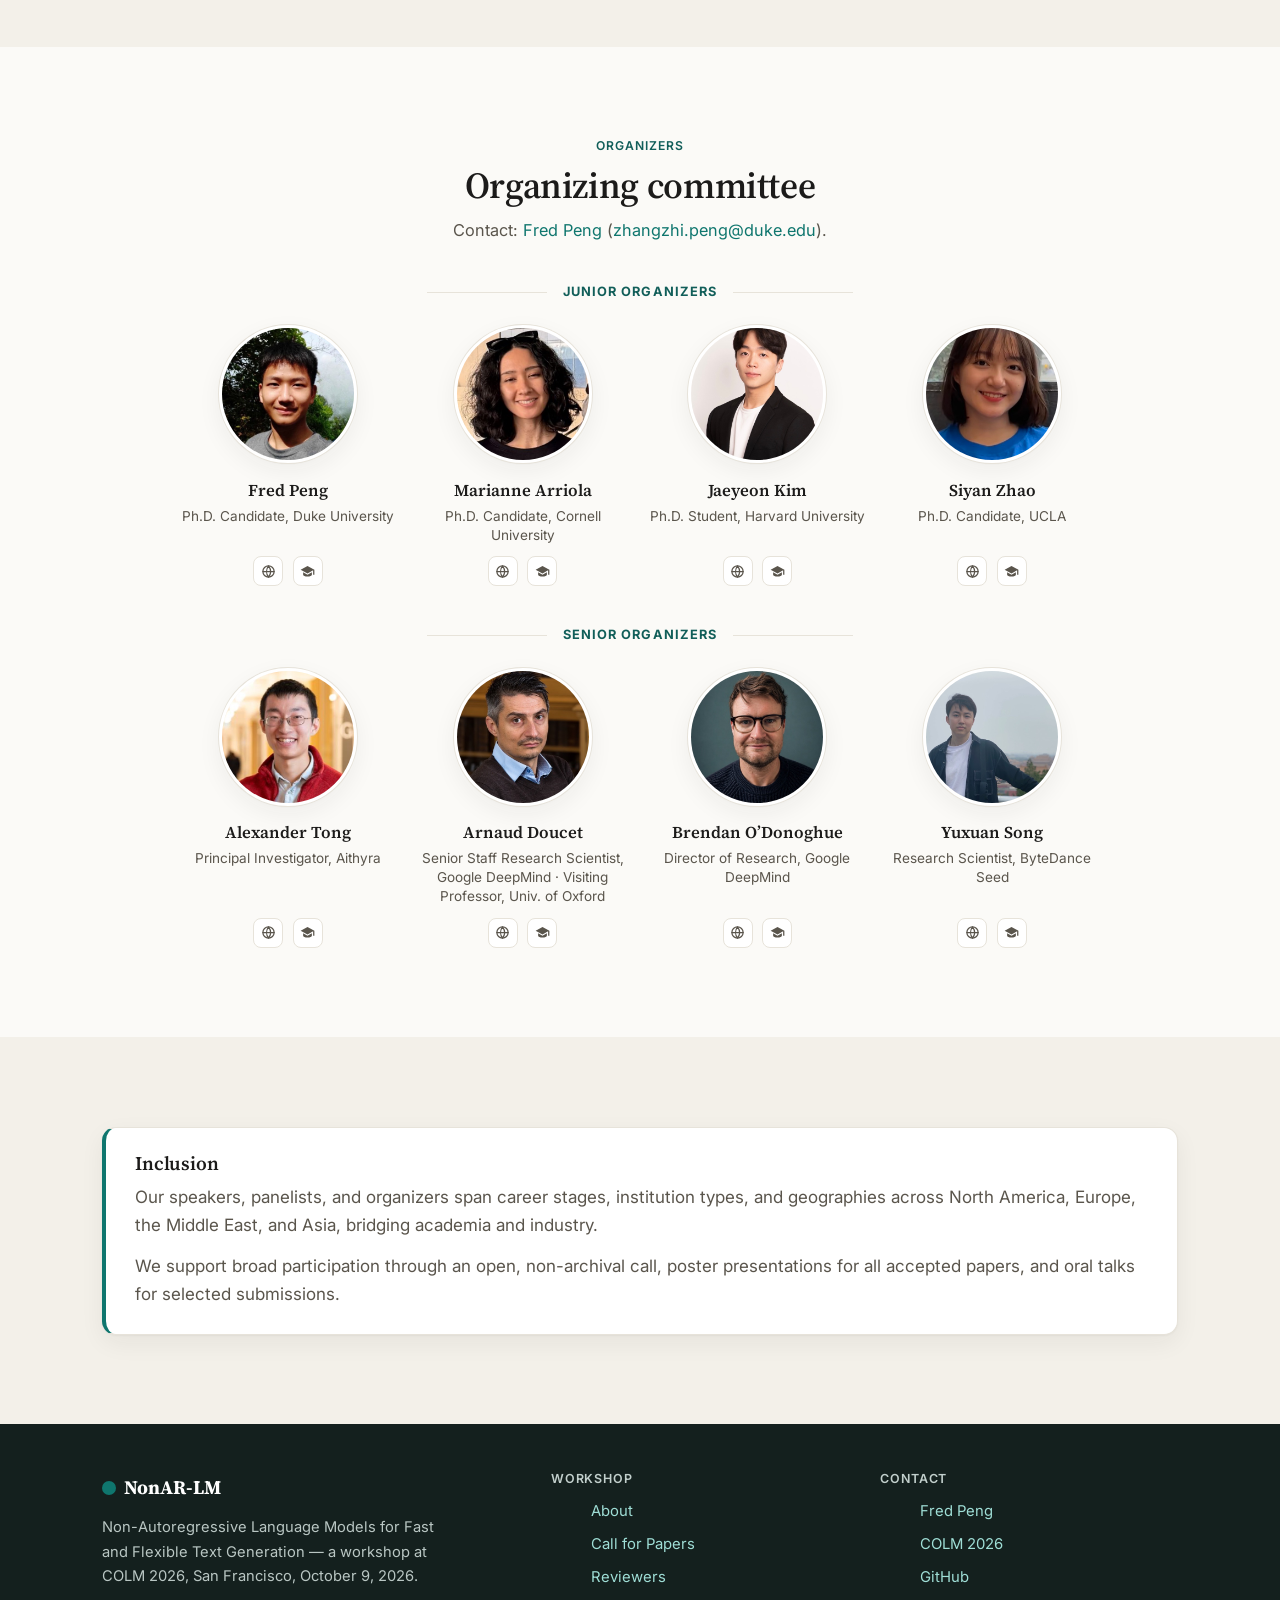
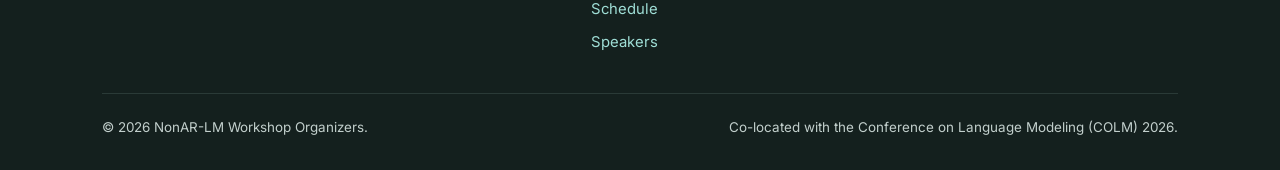
==== commit 07cb14be: "Swap Mengdi Wang and Stefano Ermon invited talk slots" ====
--- a/index.html
+++ b/index.html
@@ -271,7 +271,7 @@
         <p class="schedule-note" style="margin-bottom:1.5rem">Poster presenters: please use only the approved tape provided by COLM to mount posters on walls.</p>
         <div class="schedule">
           <div class="slot is-keynote"><div class="slot-time">09:00</div><div><div class="slot-title">Opening Remarks</div></div></div>
-          <div class="slot is-keynote"><div class="slot-time">09:10</div><div><div class="slot-title">Invited Talk — Stefano Ermon</div><div class="slot-kind">40 min · Talk title TBD</div></div></div>
+          <div class="slot is-keynote"><div class="slot-time">09:10</div><div><div class="slot-title">Invited Talk — Mengdi Wang</div><div class="slot-kind">40 min · Talk title TBD</div></div></div>
           <div class="slot is-keynote"><div class="slot-time">09:50</div><div><div class="slot-title">Beyond Left-to-Right: Flexible Generation Order and Reasoning in Diffusion Language Models</div><div class="slot-kind">Shansan Gong · 40 min</div><details class="slot-kind" style="margin-top:.8rem"><summary>Talk abstract</summary><p>Diffusion language models offer an alternative to left-to-right autoregressive generation by enabling flexible generation orders and iterative refinement. In this talk, I will discuss our recent work on exploiting these properties for code generation, infilling, and reasoning, with a focus on how generation order affects model behavior and how diffusion-style decoding can enable more flexible and parallel computation. I will also highlight some open challenges in scaling diffusion language models and improving their inference efficiency.</p></details></div></div>
           <div class="slot is-break"><div class="slot-time">10:30</div><div><div class="slot-title">Coffee &amp; Poster Session 1</div></div></div>
           <div class="slot is-keynote"><div class="slot-time">11:30</div><div><div class="slot-title">Invited Talk — Aditya Grover</div><div class="slot-kind">40 min · Talk title TBD</div></div></div>
@@ -281,7 +281,7 @@
           <div class="slot is-keynote"><div class="slot-time">14:30</div><div><div class="slot-title">Invited Talk — Arash Vahdat</div><div class="slot-kind">40 min · Talk title TBD</div></div></div>
           <div class="slot"><div class="slot-time">15:10</div><div><div class="slot-title">Oral Session II</div><div class="slot-kind">2 talks · 10 min presentation + 5 min Q&amp;A per talk</div><div class="slot-kind" style="margin-top:.8rem"><strong>15:10–15:25</strong> · <a href="https://openreview.net/forum?id=De2kk5csch" target="_blank" rel="noopener">Data-Efficient Autoregressive-to-Diffusion Language Models via On-Policy Distillation</a><br>Xingyu Su, Jacob Helwig, Shubham Parashar, Atharv Chagi, Lakshmi Jotsna Madhavarapu, Degui Zhi, James Caverlee, Dileep Kalathil, Shuiwang Ji<br>10 min presentation + 5 min Q&amp;A · Presenter to be confirmed</div><div class="slot-kind" style="margin-top:.8rem"><strong>15:25–15:40</strong> · <a href="https://openreview.net/forum?id=KNM5b7ASLS" target="_blank" rel="noopener">DiPOD: Diffusion Policy Optimization without Drifting Apart</a><br>Haozhe Jiang, Haiwen Feng, Pieter Abbeel, Jiantao Jiao, Angjoo Kanazawa, Nika Haghtalab<br>10 min presentation + 5 min Q&amp;A · Presenter to be confirmed</div></div></div>
           <div class="slot is-break"><div class="slot-time">15:40</div><div><div class="slot-title">Coffee &amp; Poster Session 2</div></div></div>
-          <div class="slot is-keynote"><div class="slot-time">16:40</div><div><div class="slot-title">Invited Talk — Mengdi Wang</div><div class="slot-kind">40 min · Talk title TBD</div></div></div>
+          <div class="slot is-keynote"><div class="slot-time">16:40</div><div><div class="slot-title">Invited Talk — Stefano Ermon</div><div class="slot-kind">40 min · Talk title TBD</div></div></div>
           <div class="slot"><div class="slot-time">17:20</div><div><div class="slot-title">Panel Discussion</div><div class="slot-kind">The future of diffusion language generation · 35 min</div></div></div>
           <div class="slot is-keynote"><div class="slot-time">17:55–18:00</div><div><div class="slot-title">Closing Remarks</div></div></div>
           <div class="slot is-break"><div class="slot-time">18:45–20:45</div><div><div class="slot-title"><a href="https://luma.com/b866w5rf" target="_blank" rel="noopener">NonAR-LM Social @ COLM 2026</a></div><div class="slot-kind">Bartlett Hall · Brew House · Free food and drinks · All COLM attendees welcome · RSVP approval required</div></div></div>
